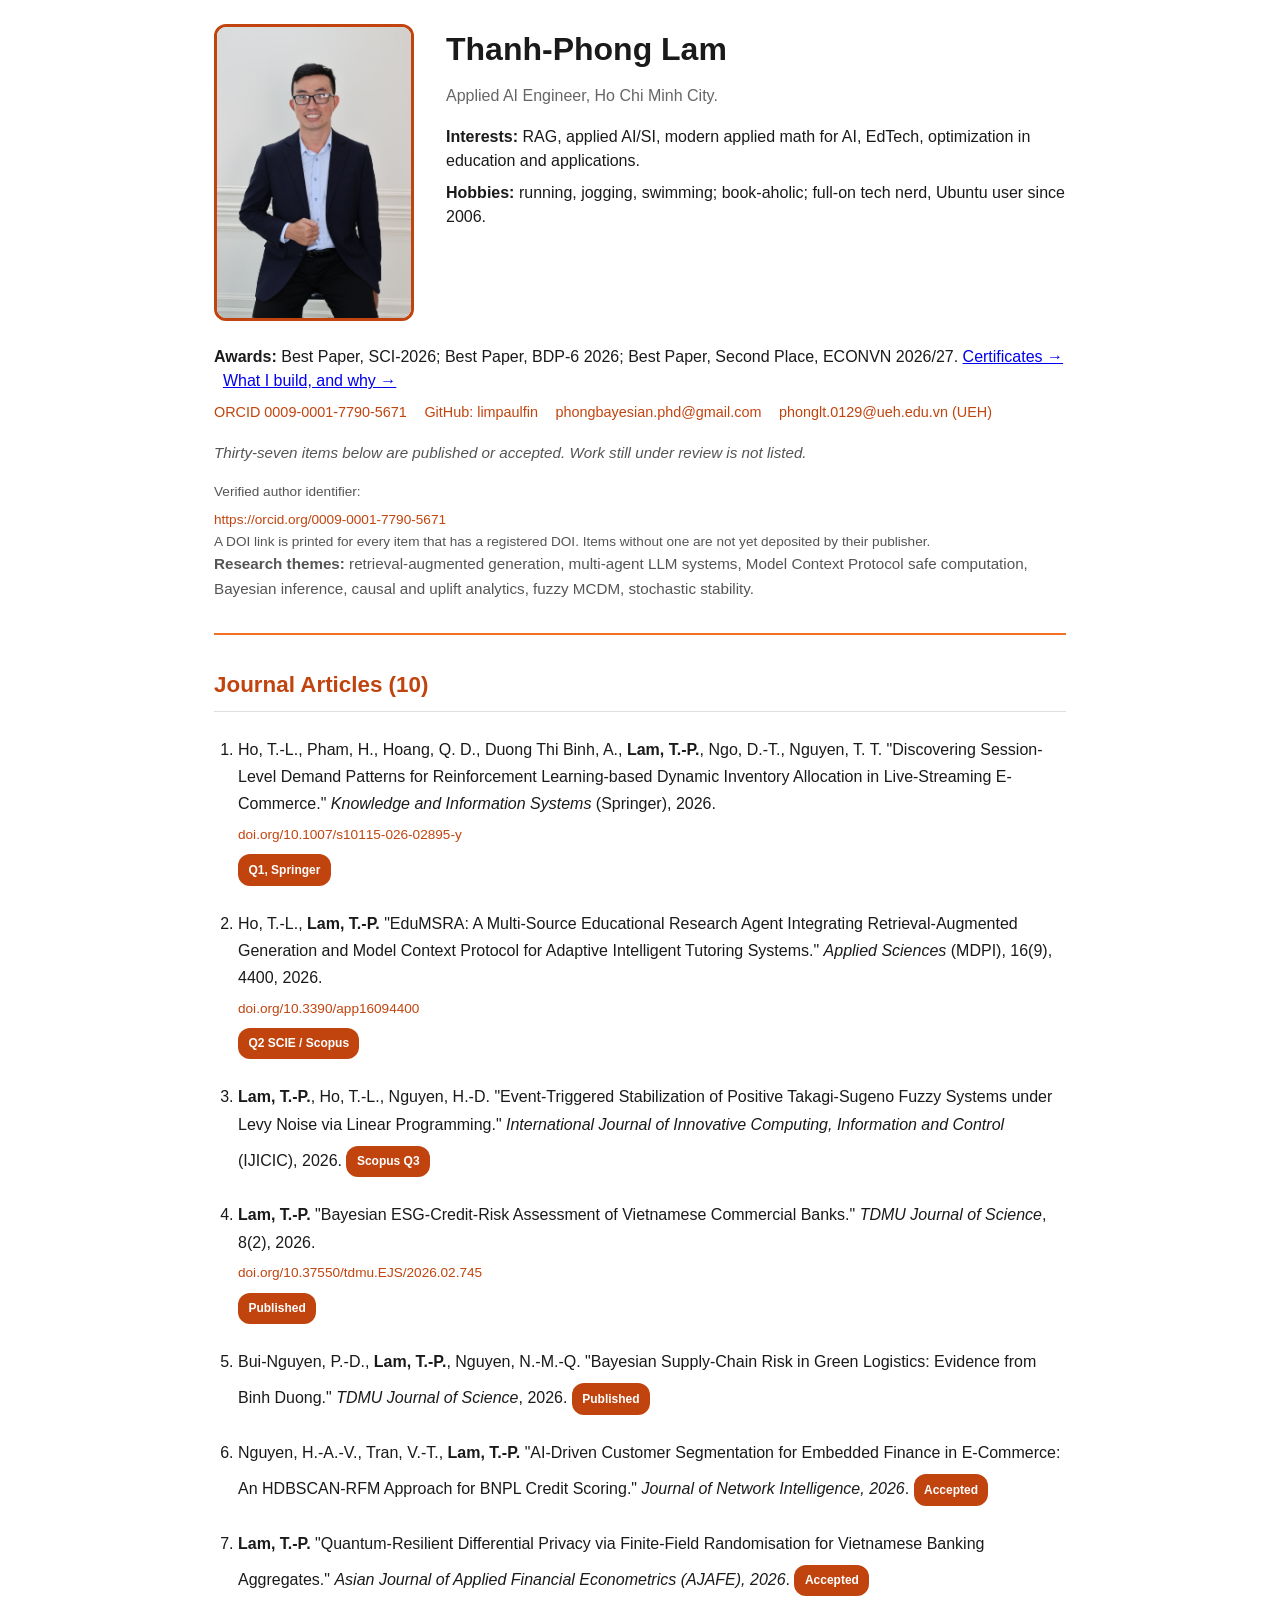
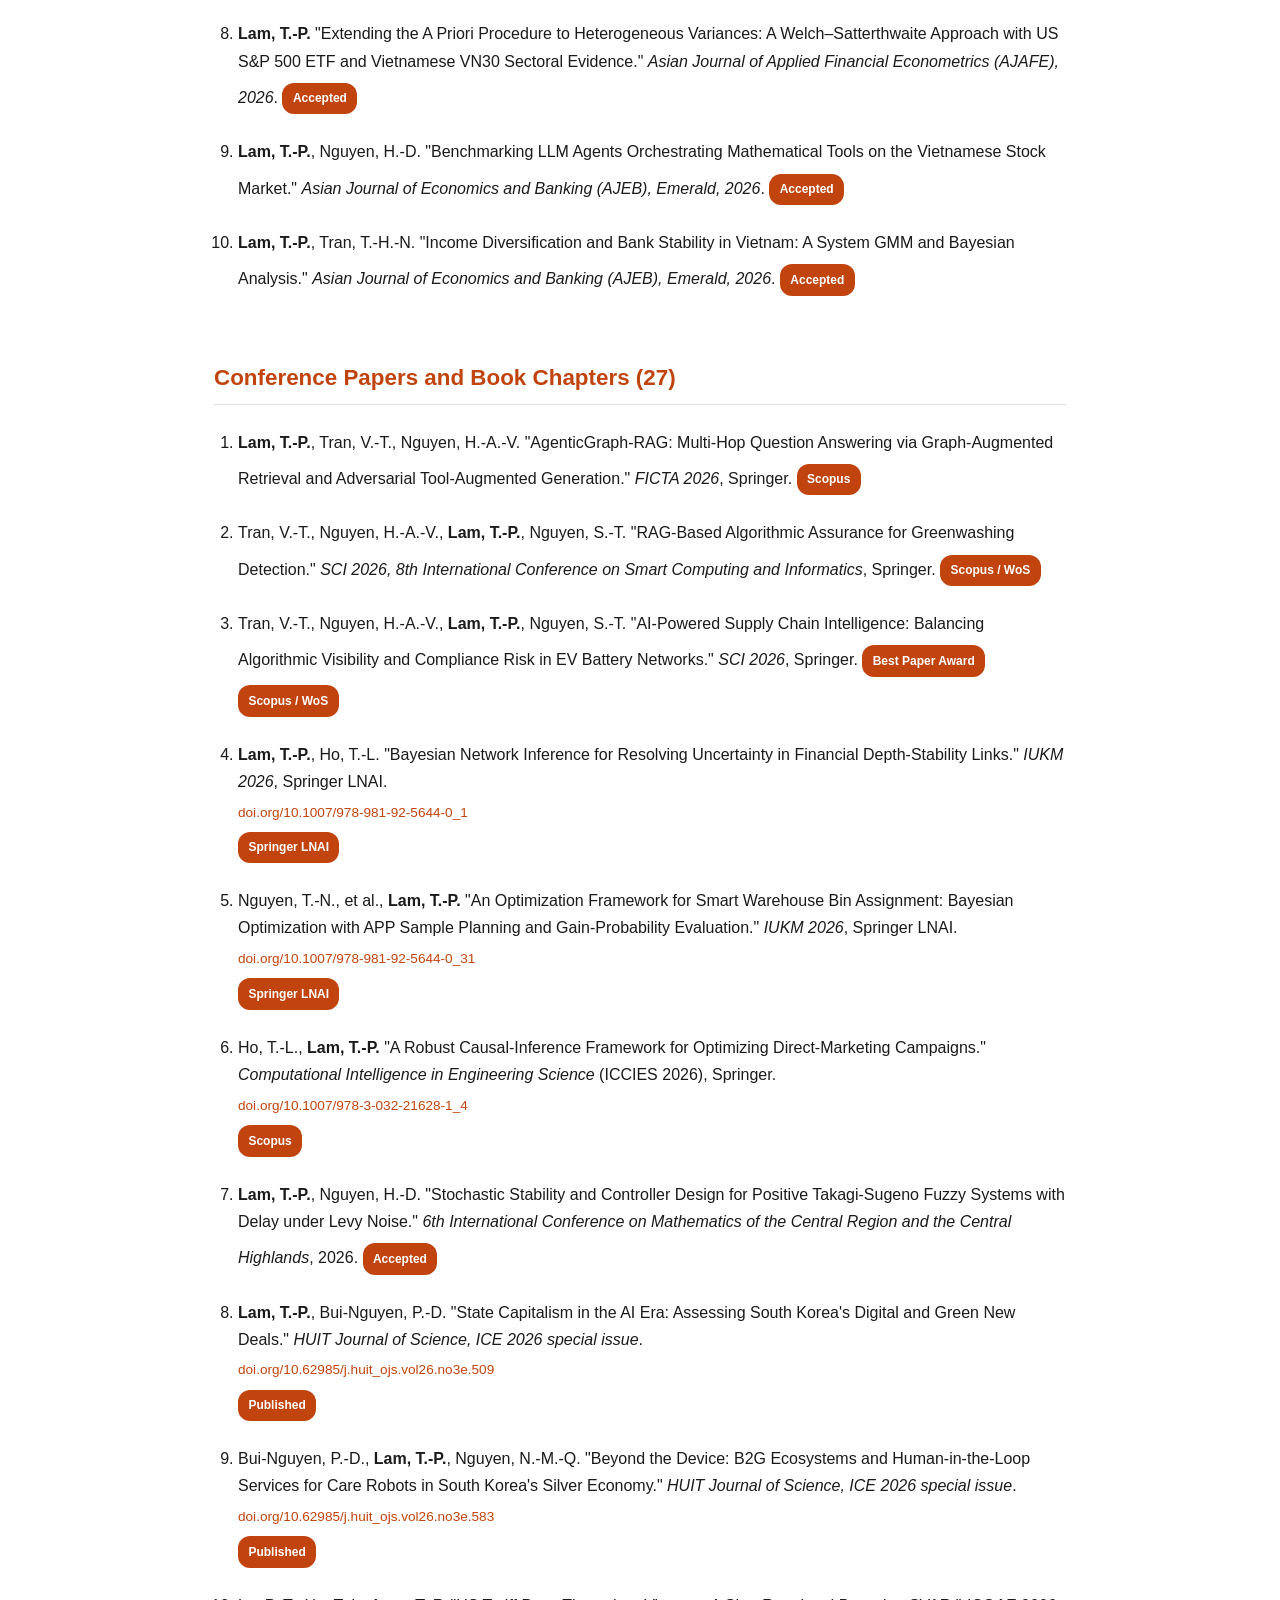
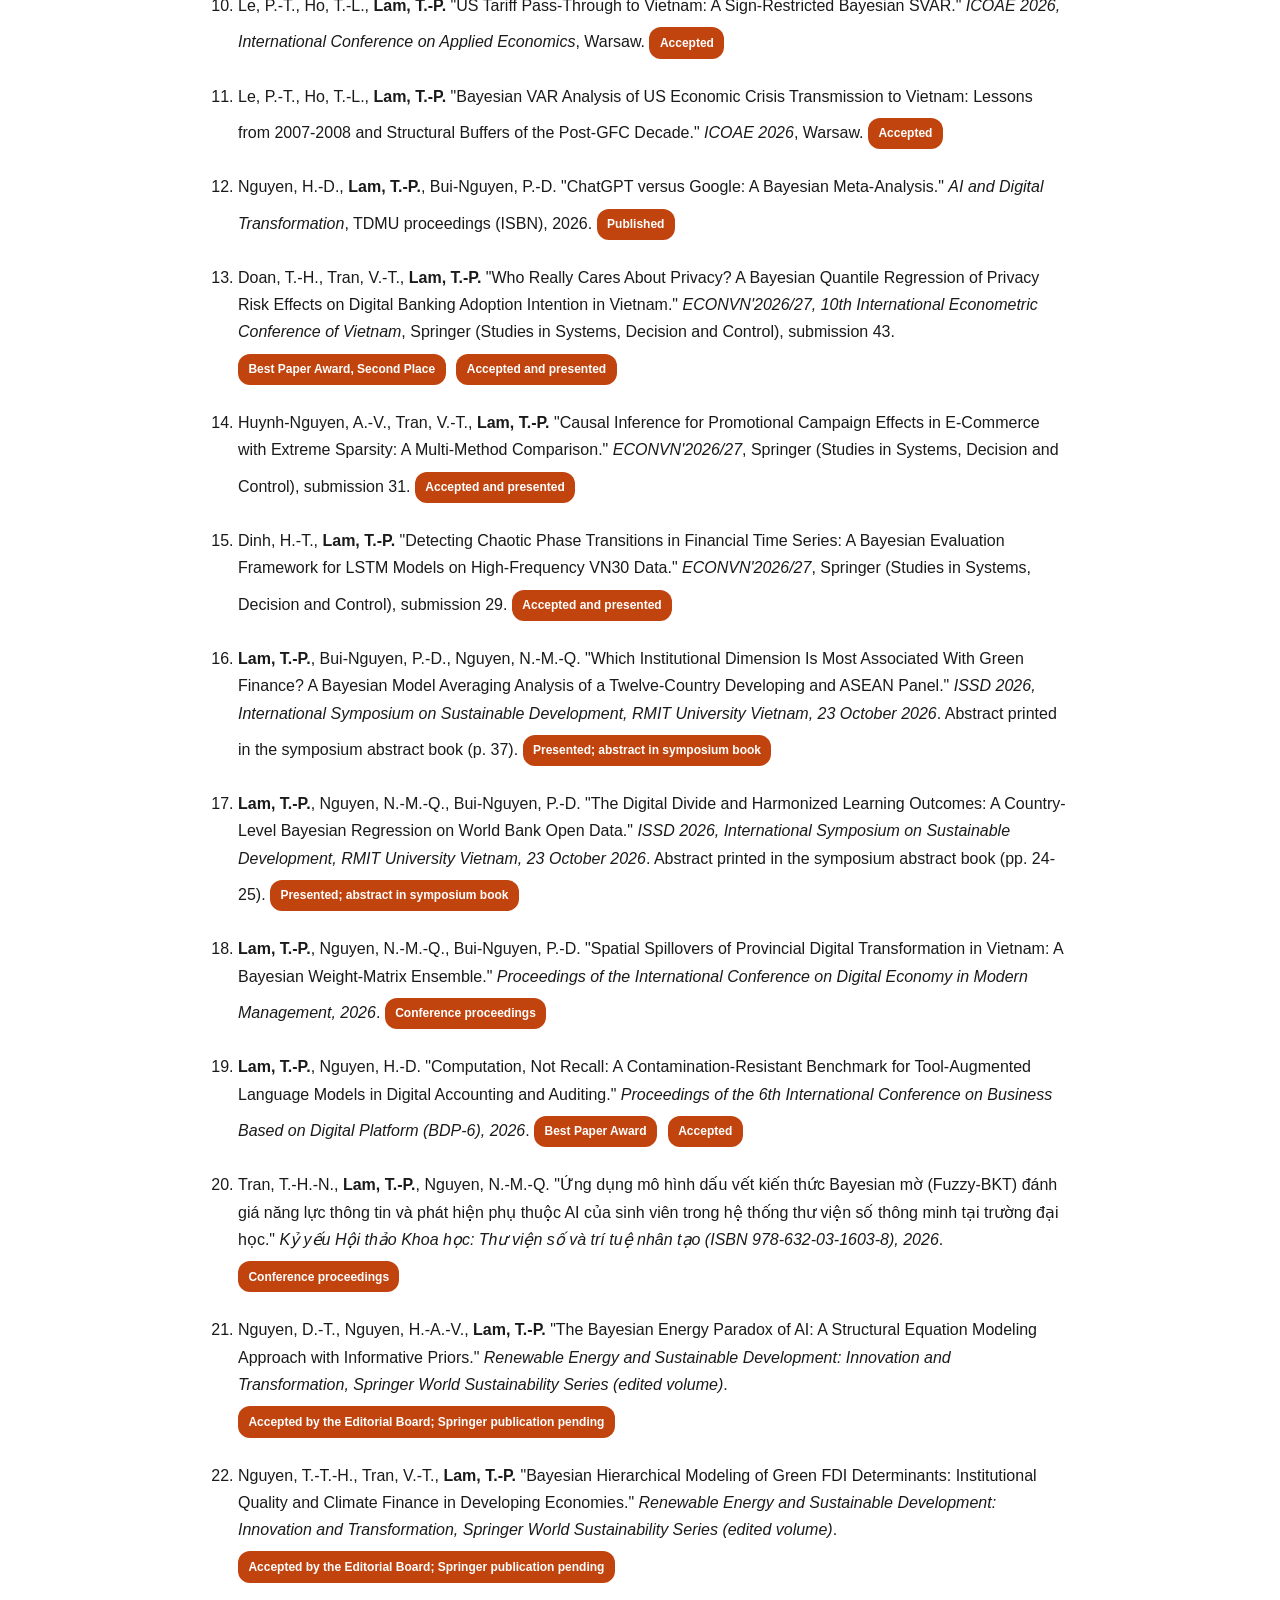
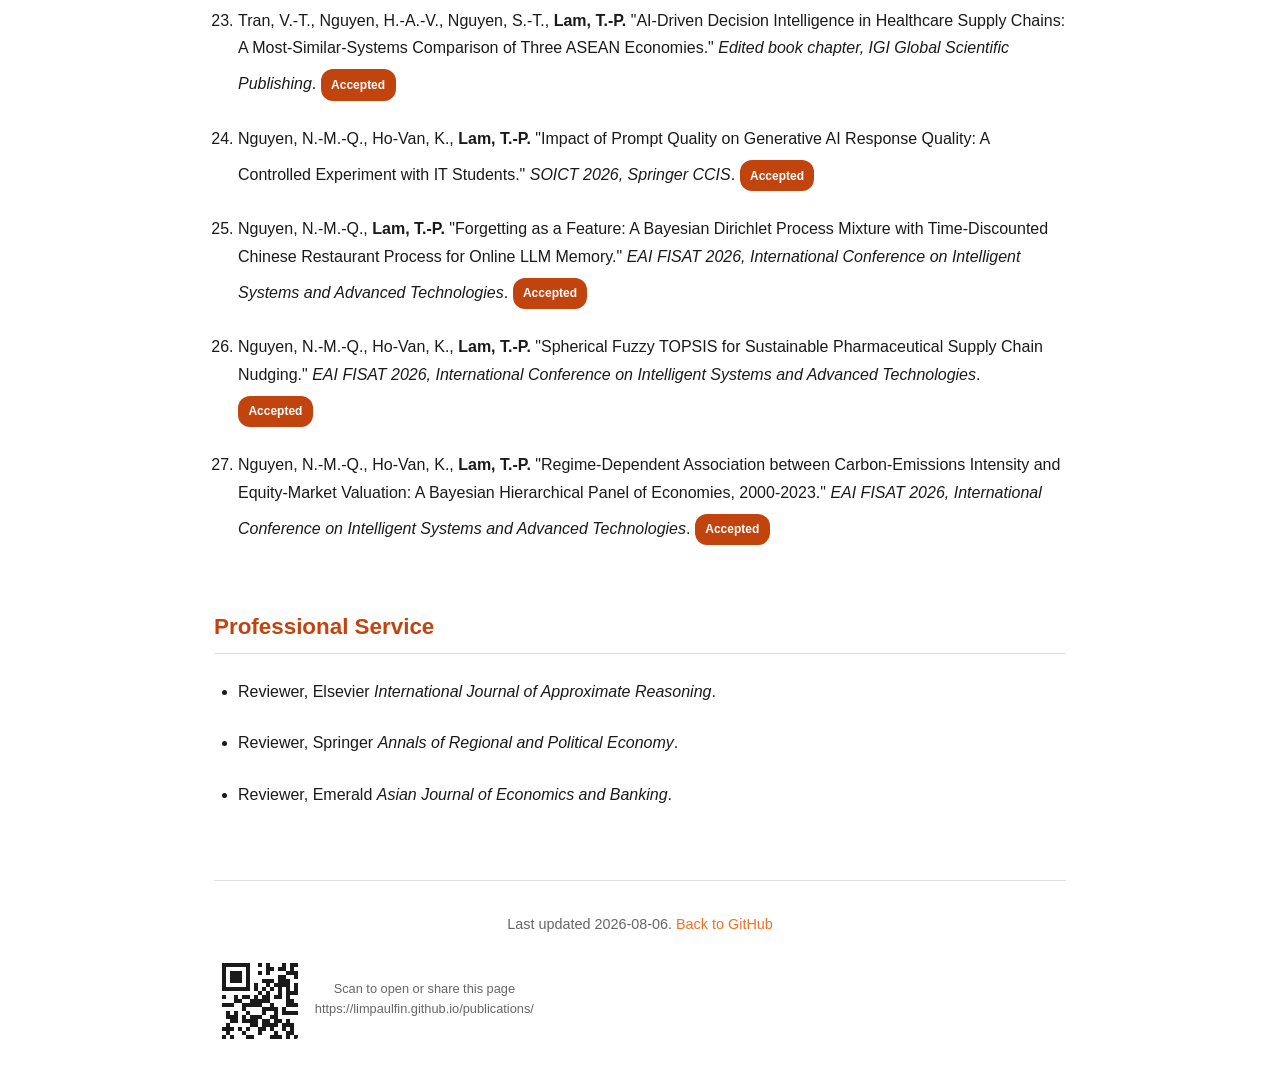
==== index.html @ 16ba57d3 "Update ISSD 2026 entries: presented, abstract in symposium book" ====
<!DOCTYPE html>
<html lang="en">
<head>
  <meta charset="UTF-8">
  <meta name="viewport" content="width=device-width, initial-scale=1.0">
  <title>Publications - Thanh-Phong Lam</title>
  <style>
    * { margin: 0; padding: 0; box-sizing: border-box; }
    html { scroll-behavior: smooth; }
    body {
      font-family: -apple-system, BlinkMacSystemFont, 'Segoe UI', Roboto, 'Helvetica Neue', Arial, sans-serif;
      line-height: 1.6;
      color: #1a1a1a;
      background-color: #ffffff;
      padding: 1.5rem;
      max-width: 900px;
      margin: 0 auto;
      overflow-x: hidden;
    }
    header { border-bottom: 2px solid #F37021; padding-bottom: 2rem; margin-bottom: 2rem; }
    .header-title { font-size: 2rem; font-weight: 700; color: #1a1a1a; margin-bottom: 0.5rem; }
    .header-subtitle { font-size: 1rem; font-weight: 400; color: #666; margin-bottom: 1rem; }
    .header-links { display: flex; flex-wrap: wrap; gap: 1rem; margin-bottom: 1.5rem; font-size: 0.9rem; }
    .header-links a { color: #C1440E; text-decoration: none; border-bottom: 1px solid transparent; }
    .header-links a:hover { border-bottom: 1px solid #C1440E; }
    .scope-statement { font-size: 0.95rem; color: #555; margin-bottom: 1rem; font-style: italic; }
    .research-themes { font-size: 0.95rem; color: #555; margin-bottom: 0; }
    main { display: flex; flex-direction: column; gap: 2.5rem; }
    section { display: flex; flex-direction: column; gap: 1.5rem; }
    h2 { font-size: 1.4rem; font-weight: 700; color: #C1440E; border-bottom: 1px solid #e0e0e0; padding-bottom: 0.5rem; }
    ol, ul { list-style-position: outside; margin-left: 1.5rem; }
    li { margin-bottom: 1.5rem; line-height: 1.7; }
    .badge {
      display: inline-block; background-color: #C1440E; color: #ffffff;
      font-size: 0.75rem; font-weight: 600; padding: 0.35rem 0.65rem;
      border-radius: 12px; margin-top: 0.5rem;
    }
.doi { display: block; margin-top: 0.35rem; font-size: 0.85rem; color: #C1440E; text-decoration: none; word-break: break-all; }
    .doi:hover { text-decoration: underline; }
    .doi-note { font-size: 0.85rem; color: #555; margin-top: 0.75rem; }
    strong { font-weight: 700; }
    em { font-style: italic; }
    footer {
      border-top: 1px solid #e0e0e0; padding-top: 2rem; margin-top: 3rem;
      font-size: 0.9rem; color: #666; text-align: center;
    }
    footer a { color: #F37021; text-decoration: none; }
    footer a:hover { text-decoration: underline; }
    /* Dark palette LAST: an equal-specificity rule declared later wins,
       so these overrides must sit after every light-mode declaration. */
    @media (prefers-color-scheme: dark) {
      body { color: #e8e8e8; background-color: #121212; }
      a { color: #ffb37a; }
      a:visited { color: #ffb37a; }
      .header-title { color: #ffffff; }
      .header-subtitle { color: #c9c9c9; }
      .header-links a { color: #ffb37a; }
      .header-links a:hover { border-bottom-color: #ffb37a; }
      .scope-statement { color: #b5b5b5; }
      .research-themes { color: #c9c9c9; }
      h2 { color: #ff9247; border-bottom-color: #3a3a3a; }
      .badge { background-color: #ff8534; color: #1a1a1a; }
      footer { border-top-color: #3a3a3a; color: #c9c9c9; }
      footer a { color: #ffb37a; }
      .doi { color: #ffb37a; }
      .doi-note { color: #b5b5b5; }
    }
    @media (max-width: 600px) {
      body { padding: 1rem; }
      .header-title { font-size: 1.5rem; }
      .header-subtitle { font-size: 0.9rem; }
      .header-links { font-size: 0.85rem; gap: 0.75rem; }
      h2 { font-size: 1.2rem; }
      ol, ul { margin-left: 1.25rem; }
      li { font-size: 0.95rem; }
    }
    .hero { display: flex; flex-direction: row; align-items: flex-start; gap: 2rem; }
    .hero-text { flex: 1 1 0; min-width: 0; }
    .portrait { flex: 0 0 200px; width: 200px; height: 260px; border-radius: 12px; object-fit: cover; object-position: top; border: 3px solid #C1440E; }
    @media (prefers-color-scheme: dark) { .portrait { border-color: #ff8534; } }
    @media (max-width: 600px) { .hero { gap: 0.9rem; } .portrait { flex-basis: 96px; width: 96px; height: 130px; border-width: 2px; } }
    .hero-line { margin: 0 0 0.5rem; line-height: 1.5; }
    .hero-notes { margin-top: 1.5rem; }
    .hero .header-links { display: flex; flex-direction: column; gap: 0.15rem; margin-top: 0.4rem; font-size: 0.9rem; }
    .hero .header-links a { margin: 0; }
    @media (max-width: 600px) { .portrait { flex-basis: 112px; width: 112px; height: 150px; } .hero .header-links { font-size: 0.8rem; } .hero-line { font-size: 0.9rem; } }
    .hero { align-items: stretch; }
    .portrait { align-self: stretch; height: auto; min-height: 150px; }
    .hero-notes .header-links { display: flex; flex-wrap: wrap; gap: 0.25rem 1.1rem; font-size: 0.9rem; margin: 0 0 1rem; }
    @media (max-width: 600px) { .portrait { flex-basis: 120px; width: 120px; height: auto; } .hero-notes .header-links { font-size: 0.82rem; gap: 0.2rem 0.9rem; } }
    .badge { margin-right: 0.4rem; }
  </style>
  <link rel="icon" type="image/svg+xml" href="favicon.svg">
  <link rel="icon" type="image/png" sizes="32x32" href="favicon-32.png">
  <link rel="shortcut icon" href="favicon.ico">
  <link rel="apple-touch-icon" href="apple-touch-icon.png">
  <style id="qr-css">.qr-share{display:flex;align-items:center;gap:.8rem;margin:1.2rem 0 0;font-size:.8rem;color:#666}.qr-share svg{width:88px;height:88px;flex:none;border-radius:6px;background:#fff;padding:4px}@media (prefers-color-scheme:dark){.qr-share{color:#c9c9c9}}</style>
</head>
<body>
  <header>
    <div class="hero">
      <img class="portrait" src="portrait.jpg" alt="Portrait of Thanh-Phong Lam" width="200" height="260">
      <div class="hero-text">
        <h1 class="header-title">Thanh-Phong Lam</h1>
        <p class="header-subtitle">Applied AI Engineer, Ho Chi Minh City.</p>
        <p class="hero-line"><strong>Interests:</strong> RAG, applied AI/SI, modern applied math for AI, EdTech, optimization in education and applications.</p>
        <p class="hero-line"><strong>Hobbies:</strong> running, jogging, swimming; book-aholic; full-on tech nerd, Ubuntu user since 2006.</p>
      </div>
    </div>
    <div class="hero-notes">
      <p class="hero-line"><strong>Awards:</strong> Best Paper, SCI-2026; Best Paper, BDP-6 2026; Best Paper, Second Place, ECONVN 2026/27. <a href="certificates.html" target="_blank" rel="noopener noreferrer">Certificates &rarr;</a> &nbsp; <a href="work.html" target="_blank" rel="noopener noreferrer">What I build, and why &rarr;</a></p>
        <div class="header-links">
      <a href="https://orcid.org/0009-0001-7790-5671" target="_blank" rel="noopener noreferrer">ORCID 0009-0001-7790-5671</a>
      <a href="https://github.com/limpaulfin" target="_blank" rel="noopener noreferrer">GitHub: limpaulfin</a>
      <a href="mailto:phongbayesian.phd@gmail.com">phongbayesian.phd@gmail.com</a>
      <a href="mailto:phonglt.0129@ueh.edu.vn">phonglt.0129@ueh.edu.vn (UEH)</a>
    </div>
    <p class="scope-statement">Thirty-seven items below are published or accepted. Work still under review is not listed.</p>
    <p class="doi-note">Verified author identifier: <a class="doi" href="https://orcid.org/0009-0001-7790-5671" target="_blank" rel="noopener noreferrer">https://orcid.org/0009-0001-7790-5671</a>
    A DOI link is printed for every item that has a registered DOI. Items without one are not yet deposited by their publisher.</p>
    <p class="research-themes"><strong>Research themes:</strong> retrieval-augmented generation, multi-agent LLM systems, Model Context Protocol safe computation, Bayesian inference, causal and uplift analytics, fuzzy MCDM, stochastic stability.</p>
    </div>
  </header>

  <main>
    <section id="journals">
      <h2>Journal Articles (10)</h2>
      <ol>
        <li>
          Ho, T.-L., Pham, H., Hoang, Q. D., Duong Thi Binh, A., <strong>Lam, T.-P.</strong>, Ngo, D.-T., Nguyen, T. T. "Discovering Session-Level Demand Patterns for Reinforcement Learning-based Dynamic Inventory Allocation in Live-Streaming E-Commerce." <em>Knowledge and Information Systems</em> (Springer), 2026.
          <a class="doi" href="https://doi.org/10.1007/s10115-026-02895-y" target="_blank" rel="noopener noreferrer">doi.org/10.1007/s10115-026-02895-y</a>
          <div class="badge">Q1, Springer</div>
        </li>
        <li>
          Ho, T.-L., <strong>Lam, T.-P.</strong> "EduMSRA: A Multi-Source Educational Research Agent Integrating Retrieval-Augmented Generation and Model Context Protocol for Adaptive Intelligent Tutoring Systems." <em>Applied Sciences</em> (MDPI), 16(9), 4400, 2026.
          <a class="doi" href="https://doi.org/10.3390/app16094400" target="_blank" rel="noopener noreferrer">doi.org/10.3390/app16094400</a>
          <div class="badge">Q2 SCIE / Scopus</div>
        </li>
        <li>
          <strong>Lam, T.-P.</strong>, Ho, T.-L., Nguyen, H.-D. "Event-Triggered Stabilization of Positive Takagi-Sugeno Fuzzy Systems under Levy Noise via Linear Programming." <em>International Journal of Innovative Computing, Information and Control</em> (IJICIC), 2026.
          <div class="badge">Scopus Q3</div>
        </li>
        <li>
          <strong>Lam, T.-P.</strong> "Bayesian ESG-Credit-Risk Assessment of Vietnamese Commercial Banks." <em>TDMU Journal of Science</em>, 8(2), 2026.
          <a class="doi" href="https://doi.org/10.37550/tdmu.EJS/2026.02.745" target="_blank" rel="noopener noreferrer">doi.org/10.37550/tdmu.EJS/2026.02.745</a>
          <div class="badge">Published</div>
        </li>
        <li>
          Bui-Nguyen, P.-D., <strong>Lam, T.-P.</strong>, Nguyen, N.-M.-Q. "Bayesian Supply-Chain Risk in Green Logistics: Evidence from Binh Duong." <em>TDMU Journal of Science</em>, 2026.
          <div class="badge">Published</div>
        </li>
              <li>
          Nguyen, H.-A.-V., Tran, V.-T., <strong>Lam, T.-P.</strong> "AI-Driven Customer Segmentation for Embedded Finance in E-Commerce: An HDBSCAN-RFM Approach for BNPL Credit Scoring." <em>Journal of Network Intelligence, 2026</em>.
          <div class="badge">Accepted</div>
        </li>
        <li>
          <strong>Lam, T.-P.</strong> "Quantum-Resilient Differential Privacy via Finite-Field Randomisation for Vietnamese Banking Aggregates." <em>Asian Journal of Applied Financial Econometrics (AJAFE), 2026</em>.
          <div class="badge">Accepted</div>
        </li>
        <li>
          <strong>Lam, T.-P.</strong> "Extending the A Priori Procedure to Heterogeneous Variances: A Welch–Satterthwaite Approach with US S&amp;P 500 ETF and Vietnamese VN30 Sectoral Evidence." <em>Asian Journal of Applied Financial Econometrics (AJAFE), 2026</em>.
          <div class="badge">Accepted</div>
        </li>
        <li>
          <strong>Lam, T.-P.</strong>, Nguyen, H.-D. "Benchmarking LLM Agents Orchestrating Mathematical Tools on the Vietnamese Stock Market." <em>Asian Journal of Economics and Banking (AJEB), Emerald, 2026</em>.
          <div class="badge">Accepted</div>
        </li>
              <li>
          <strong>Lam, T.-P.</strong>, Tran, T.-H.-N. "Income Diversification and Bank Stability in Vietnam: A System GMM and Bayesian Analysis." <em>Asian Journal of Economics and Banking (AJEB), Emerald, 2026</em>.
          <div class="badge">Accepted</div>
        </li>
      </ol>
    </section>

    <section id="conferences">
      <h2>Conference Papers and Book Chapters (27)</h2>
      <ol>
        <li>
          <strong>Lam, T.-P.</strong>, Tran, V.-T., Nguyen, H.-A.-V. "AgenticGraph-RAG: Multi-Hop Question Answering via Graph-Augmented Retrieval and Adversarial Tool-Augmented Generation." <em>FICTA 2026</em>, Springer.
          <div class="badge">Scopus</div>
        </li>
        <li>
          Tran, V.-T., Nguyen, H.-A.-V., <strong>Lam, T.-P.</strong>, Nguyen, S.-T. "RAG-Based Algorithmic Assurance for Greenwashing Detection." <em>SCI 2026, 8th International Conference on Smart Computing and Informatics</em>, Springer.
          <div class="badge">Scopus / WoS</div>
        </li>
        <li>
          Tran, V.-T., Nguyen, H.-A.-V., <strong>Lam, T.-P.</strong>, Nguyen, S.-T. "AI-Powered Supply Chain Intelligence: Balancing Algorithmic Visibility and Compliance Risk in EV Battery Networks." <em>SCI 2026</em>, Springer.
          <div class="badge">Best Paper Award</div>
          <div class="badge">Scopus / WoS</div>
        </li>
        <li>
          <strong>Lam, T.-P.</strong>, Ho, T.-L. "Bayesian Network Inference for Resolving Uncertainty in Financial Depth-Stability Links." <em>IUKM 2026</em>, Springer LNAI.
          <a class="doi" href="https://doi.org/10.1007/978-981-92-5644-0_1" target="_blank" rel="noopener noreferrer">doi.org/10.1007/978-981-92-5644-0_1</a>
          <div class="badge">Springer LNAI</div>
        </li>
        <li>
          Nguyen, T.-N., et al., <strong>Lam, T.-P.</strong> "An Optimization Framework for Smart Warehouse Bin Assignment: Bayesian Optimization with APP Sample Planning and Gain-Probability Evaluation." <em>IUKM 2026</em>, Springer LNAI.
          <a class="doi" href="https://doi.org/10.1007/978-981-92-5644-0_31" target="_blank" rel="noopener noreferrer">doi.org/10.1007/978-981-92-5644-0_31</a>
          <div class="badge">Springer LNAI</div>
        </li>
        <li>
          Ho, T.-L., <strong>Lam, T.-P.</strong> "A Robust Causal-Inference Framework for Optimizing Direct-Marketing Campaigns." <em>Computational Intelligence in Engineering Science</em> (ICCIES 2026), Springer.
          <a class="doi" href="https://doi.org/10.1007/978-3-032-21628-1_4" target="_blank" rel="noopener noreferrer">doi.org/10.1007/978-3-032-21628-1_4</a>
          <div class="badge">Scopus</div>
        </li>
        <li>
          <strong>Lam, T.-P.</strong>, Nguyen, H.-D. "Stochastic Stability and Controller Design for Positive Takagi-Sugeno Fuzzy Systems with Delay under Levy Noise." <em>6th International Conference on Mathematics of the Central Region and the Central Highlands</em>, 2026.
          <div class="badge">Accepted</div>
        </li>
        <li>
          <strong>Lam, T.-P.</strong>, Bui-Nguyen, P.-D. "State Capitalism in the AI Era: Assessing South Korea's Digital and Green New Deals." <em>HUIT Journal of Science, ICE 2026 special issue</em>.
          <a class="doi" href="https://doi.org/10.62985/j.huit_ojs.vol26.no3e.509" target="_blank" rel="noopener noreferrer">doi.org/10.62985/j.huit_ojs.vol26.no3e.509</a>
          <div class="badge">Published</div>
        </li>
        <li>
          Bui-Nguyen, P.-D., <strong>Lam, T.-P.</strong>, Nguyen, N.-M.-Q. "Beyond the Device: B2G Ecosystems and Human-in-the-Loop Services for Care Robots in South Korea's Silver Economy." <em>HUIT Journal of Science, ICE 2026 special issue</em>.
          <a class="doi" href="https://doi.org/10.62985/j.huit_ojs.vol26.no3e.583" target="_blank" rel="noopener noreferrer">doi.org/10.62985/j.huit_ojs.vol26.no3e.583</a>
          <div class="badge">Published</div>
        </li>
        <li>
          Le, P.-T., Ho, T.-L., <strong>Lam, T.-P.</strong> "US Tariff Pass-Through to Vietnam: A Sign-Restricted Bayesian SVAR." <em>ICOAE 2026, International Conference on Applied Economics</em>, Warsaw.
          <div class="badge">Accepted</div>
        </li>
        <li>
          Le, P.-T., Ho, T.-L., <strong>Lam, T.-P.</strong> "Bayesian VAR Analysis of US Economic Crisis Transmission to Vietnam: Lessons from 2007-2008 and Structural Buffers of the Post-GFC Decade." <em>ICOAE 2026</em>, Warsaw.
          <div class="badge">Accepted</div>
        </li>
        <li>
          Nguyen, H.-D., <strong>Lam, T.-P.</strong>, Bui-Nguyen, P.-D. "ChatGPT versus Google: A Bayesian Meta-Analysis." <em>AI and Digital Transformation</em>, TDMU proceedings (ISBN), 2026.
          <div class="badge">Published</div>
        </li>
        <li>
          Doan, T.-H., Tran, V.-T., <strong>Lam, T.-P.</strong> "Who Really Cares About Privacy? A Bayesian Quantile Regression of Privacy Risk Effects on Digital Banking Adoption Intention in Vietnam." <em>ECONVN'2026/27, 10th International Econometric Conference of Vietnam</em>, Springer (Studies in Systems, Decision and Control), submission 43.
          <div class="badge">Best Paper Award, Second Place</div>
          <div class="badge">Accepted and presented</div>
        </li>
        <li>
          Huynh-Nguyen, A.-V., Tran, V.-T., <strong>Lam, T.-P.</strong> "Causal Inference for Promotional Campaign Effects in E-Commerce with Extreme Sparsity: A Multi-Method Comparison." <em>ECONVN'2026/27</em>, Springer (Studies in Systems, Decision and Control), submission 31.
          <div class="badge">Accepted and presented</div>
        </li>
        <li>
          Dinh, H.-T., <strong>Lam, T.-P.</strong> "Detecting Chaotic Phase Transitions in Financial Time Series: A Bayesian Evaluation Framework for LSTM Models on High-Frequency VN30 Data." <em>ECONVN'2026/27</em>, Springer (Studies in Systems, Decision and Control), submission 29.
          <div class="badge">Accepted and presented</div>
        </li>
        <li>
          <strong>Lam, T.-P.</strong>, Bui-Nguyen, P.-D., Nguyen, N.-M.-Q. "Which Institutional Dimension Is Most Associated With Green Finance? A Bayesian Model Averaging Analysis of a Twelve-Country Developing and ASEAN Panel." <em>ISSD 2026, International Symposium on Sustainable Development, RMIT University Vietnam, 23 October 2026</em>. Abstract printed in the symposium abstract book (p. 37).
          <div class="badge">Presented; abstract in symposium book</div>
        </li>
        <li>
          <strong>Lam, T.-P.</strong>, Nguyen, N.-M.-Q., Bui-Nguyen, P.-D. "The Digital Divide and Harmonized Learning Outcomes: A Country-Level Bayesian Regression on World Bank Open Data." <em>ISSD 2026, International Symposium on Sustainable Development, RMIT University Vietnam, 23 October 2026</em>. Abstract printed in the symposium abstract book (pp. 24-25).
          <div class="badge">Presented; abstract in symposium book</div>
        </li>
        <li>
          <strong>Lam, T.-P.</strong>, Nguyen, N.-M.-Q., Bui-Nguyen, P.-D. "Spatial Spillovers of Provincial Digital Transformation in Vietnam: A Bayesian Weight-Matrix Ensemble." <em>Proceedings of the International Conference on Digital Economy in Modern Management, 2026</em>.
          <div class="badge">Conference proceedings</div>
        </li>
        <li>
          <strong>Lam, T.-P.</strong>, Nguyen, H.-D. "Computation, Not Recall: A Contamination-Resistant Benchmark for Tool-Augmented Language Models in Digital Accounting and Auditing." <em>Proceedings of the 6th International Conference on Business Based on Digital Platform (BDP-6), 2026</em>.
          <div class="badge">Best Paper Award</div>
          <div class="badge">Accepted</div>
        </li>
        <li>
          Tran, T.-H.-N., <strong>Lam, T.-P.</strong>, Nguyen, N.-M.-Q. "Ứng dụng mô hình dấu vết kiến thức Bayesian mờ (Fuzzy-BKT) đánh giá năng lực thông tin và phát hiện phụ thuộc AI của sinh viên trong hệ thống thư viện số thông minh tại trường đại học." <em>Kỷ yếu Hội thảo Khoa học: Thư viện số và trí tuệ nhân tạo (ISBN 978-632-03-1603-8), 2026</em>.
          <div class="badge">Conference proceedings</div>
        </li>
              <li>
          Nguyen, D.-T., Nguyen, H.-A.-V., <strong>Lam, T.-P.</strong> "The Bayesian Energy Paradox of AI: A Structural Equation Modeling Approach with Informative Priors." <em>Renewable Energy and Sustainable Development: Innovation and Transformation, Springer World Sustainability Series (edited volume)</em>.
          <div class="badge">Accepted by the Editorial Board; Springer publication pending</div>
        </li>
        <li>
          Nguyen, T.-T.-H., Tran, V.-T., <strong>Lam, T.-P.</strong> "Bayesian Hierarchical Modeling of Green FDI Determinants: Institutional Quality and Climate Finance in Developing Economies." <em>Renewable Energy and Sustainable Development: Innovation and Transformation, Springer World Sustainability Series (edited volume)</em>.
          <div class="badge">Accepted by the Editorial Board; Springer publication pending</div>
        </li>
              <li>
          Tran, V.-T., Nguyen, H.-A.-V., Nguyen, S.-T., <strong>Lam, T.-P.</strong> "AI-Driven Decision Intelligence in Healthcare Supply Chains: A Most-Similar-Systems Comparison of Three ASEAN Economies." <em>Edited book chapter, IGI Global Scientific Publishing</em>.
          <div class="badge">Accepted</div>
        </li>
              <li>
          Nguyen, N.-M.-Q., Ho-Van, K., <strong>Lam, T.-P.</strong> "Impact of Prompt Quality on Generative AI Response Quality: A Controlled Experiment with IT Students." <em>SOICT 2026, Springer CCIS</em>.
          <div class="badge">Accepted</div>
        </li>
        <li>
          Nguyen, N.-M.-Q., <strong>Lam, T.-P.</strong> "Forgetting as a Feature: A Bayesian Dirichlet Process Mixture with Time-Discounted Chinese Restaurant Process for Online LLM Memory." <em>EAI FISAT 2026, International Conference on Intelligent Systems and Advanced Technologies</em>.
          <div class="badge">Accepted</div>
        </li>
        <li>
          Nguyen, N.-M.-Q., Ho-Van, K., <strong>Lam, T.-P.</strong> "Spherical Fuzzy TOPSIS for Sustainable Pharmaceutical Supply Chain Nudging." <em>EAI FISAT 2026, International Conference on Intelligent Systems and Advanced Technologies</em>.
          <div class="badge">Accepted</div>
        </li>
        <li>
          Nguyen, N.-M.-Q., Ho-Van, K., <strong>Lam, T.-P.</strong> "Regime-Dependent Association between Carbon-Emissions Intensity and Equity-Market Valuation: A Bayesian Hierarchical Panel of Economies, 2000-2023." <em>EAI FISAT 2026, International Conference on Intelligent Systems and Advanced Technologies</em>.
          <div class="badge">Accepted</div>
        </li>
      </ol>
    </section>
    <section id="service">
      <h2>Professional Service</h2>
      <ul>
        <li>Reviewer, Elsevier <em>International Journal of Approximate Reasoning</em>.</li>
        <li>Reviewer, Springer <em>Annals of Regional and Political Economy</em>.</li>
        <li>Reviewer, Emerald <em>Asian Journal of Economics and Banking</em>.</li>
      </ul>
    </section>
  </main>

  <footer>
    <p>Last updated 2026-08-06. <a href="https://github.com/limpaulfin" target="_blank" rel="noopener noreferrer">Back to GitHub</a></p>
    <div class="qr-share"><svg xmlns="http://www.w3.org/2000/svg" width="124" height="124" class="segno"><g transform="scale(4)"><path fill="#fff" d="M0 0h31v31h-31z"/><path class="qrline" stroke="#1a1a1a" d="M1 1.5h7m2 0h1m1 0h1m3 0h1m1 0h3m2 0h7m-29 1h1m5 0h1m4 0h2m1 0h2m1 0h1m4 0h1m5 0h1m-29 1h1m1 0h3m1 0h1m2 0h1m1 0h1m4 0h3m1 0h1m1 0h1m1 0h3m1 0h1m-29 1h1m1 0h3m1 0h1m7 0h2m2 0h3m1 0h1m1 0h3m1 0h1m-29 1h1m1 0h3m1 0h1m3 0h3m1 0h3m5 0h1m1 0h3m1 0h1m-29 1h1m5 0h1m1 0h1m2 0h1m1 0h4m1 0h2m2 0h1m5 0h1m-29 1h7m1 0h1m1 0h1m1 0h1m1 0h1m1 0h1m1 0h1m1 0h1m1 0h7m-20 1h1m1 0h1m2 0h1m1 0h3m-19 1h1m2 0h1m1 0h2m1 0h1m1 0h2m1 0h2m1 0h1m2 0h1m1 0h1m1 0h1m-21 1h2m2 0h5m4 0h2m2 0h3m2 0h1m2 0h1m-29 1h3m2 0h5m2 0h1m3 0h4m4 0h4m-23 1h1m4 0h4m1 0h1m10 0h2m-27 1h1m1 0h1m2 0h1m3 0h1m2 0h1m1 0h4m1 0h4m1 0h1m1 0h2m-28 1h3m1 0h1m1 0h3m2 0h2m5 0h2m-19 1h2m1 0h4m1 0h2m1 0h2m1 0h1m4 0h2m1 0h5m-28 1h1m5 0h2m1 0h4m1 0h3m2 0h1m3 0h2m1 0h1m-28 1h3m1 0h1m1 0h1m2 0h2m1 0h1m2 0h1m1 0h1m2 0h2m5 0h1m-27 1h1m3 0h1m3 0h1m3 0h1m2 0h2m2 0h4m1 0h1m2 0h1m-29 1h1m1 0h1m3 0h2m4 0h3m1 0h1m1 0h1m1 0h2m1 0h2m2 0h2m-25 1h2m1 0h1m2 0h3m1 0h1m1 0h9m2 0h2m-29 1h1m2 0h4m2 0h1m1 0h1m1 0h1m2 0h1m2 0h6m1 0h1m-19 1h3m1 0h1m3 0h1m2 0h2m3 0h1m1 0h3m-29 1h7m3 0h3m3 0h2m2 0h1m1 0h1m1 0h1m2 0h1m-28 1h1m5 0h1m1 0h2m2 0h2m1 0h2m1 0h1m1 0h1m3 0h5m-29 1h1m1 0h3m1 0h1m2 0h2m1 0h1m1 0h1m2 0h2m1 0h5m-25 1h1m1 0h3m1 0h1m1 0h1m4 0h1m5 0h1m2 0h6m-28 1h1m1 0h3m1 0h1m3 0h1m3 0h1m1 0h1m3 0h1m3 0h3m1 0h1m-29 1h1m5 0h1m2 0h2m1 0h2m1 0h1m1 0h4m2 0h1m3 0h1m-28 1h7m1 0h1m3 0h1m3 0h2m2 0h1m1 0h2m1 0h1m1 0h1"/></g></svg><span>Scan to open or share this page<br>https://limpaulfin.github.io/publications/</span></div>
  </footer>
</body>
</html>
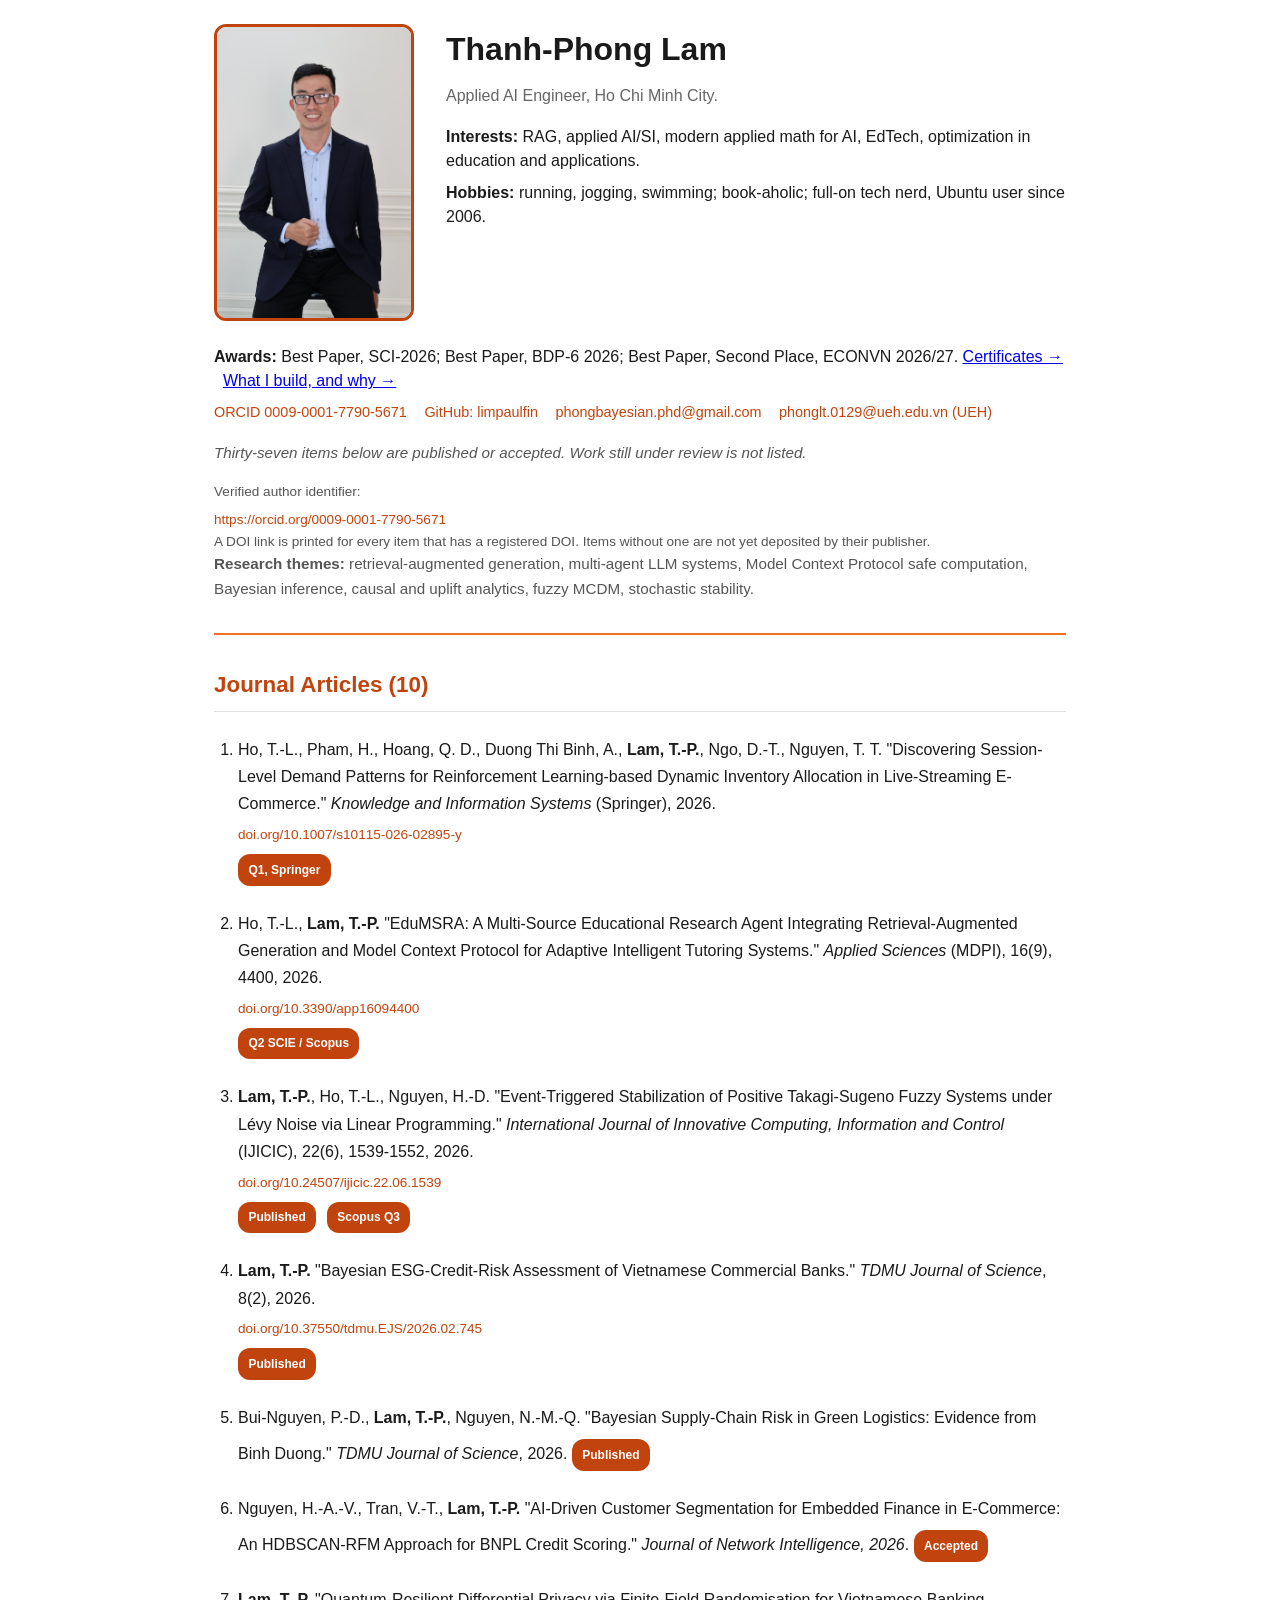
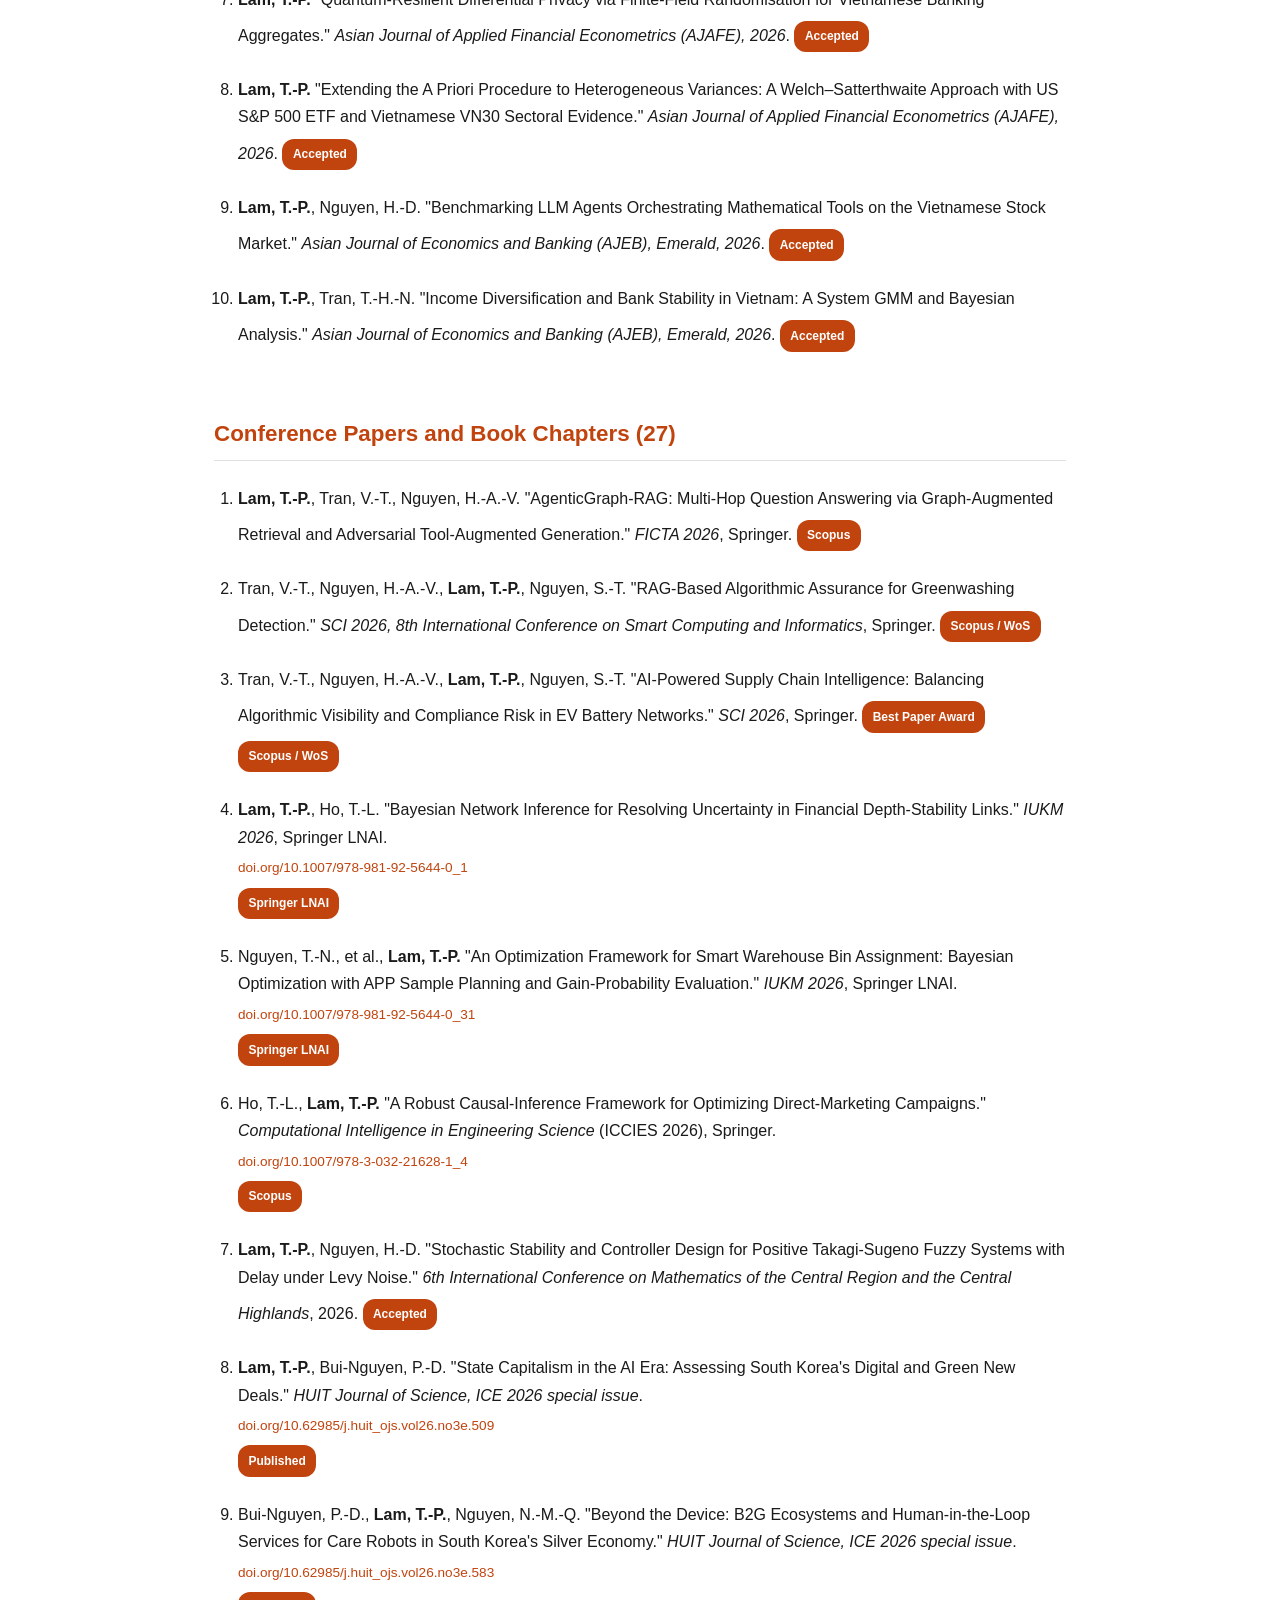
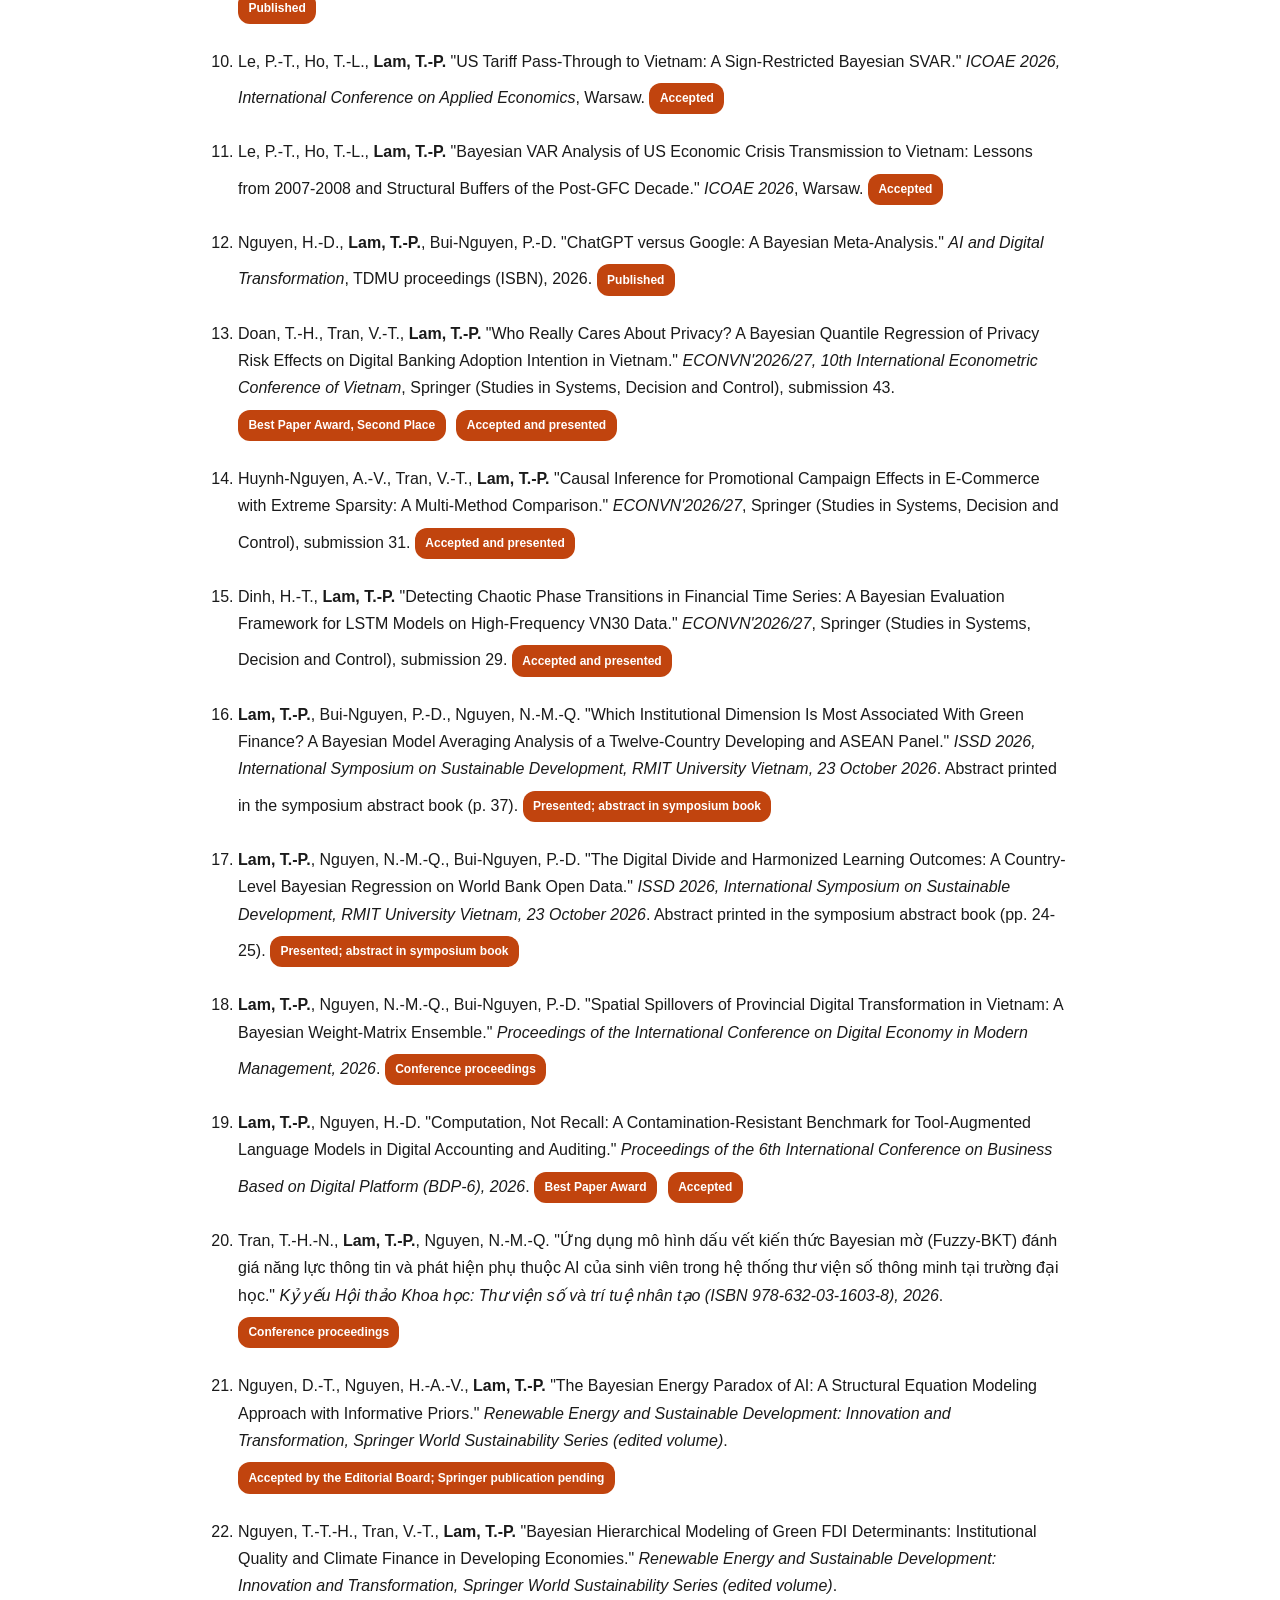
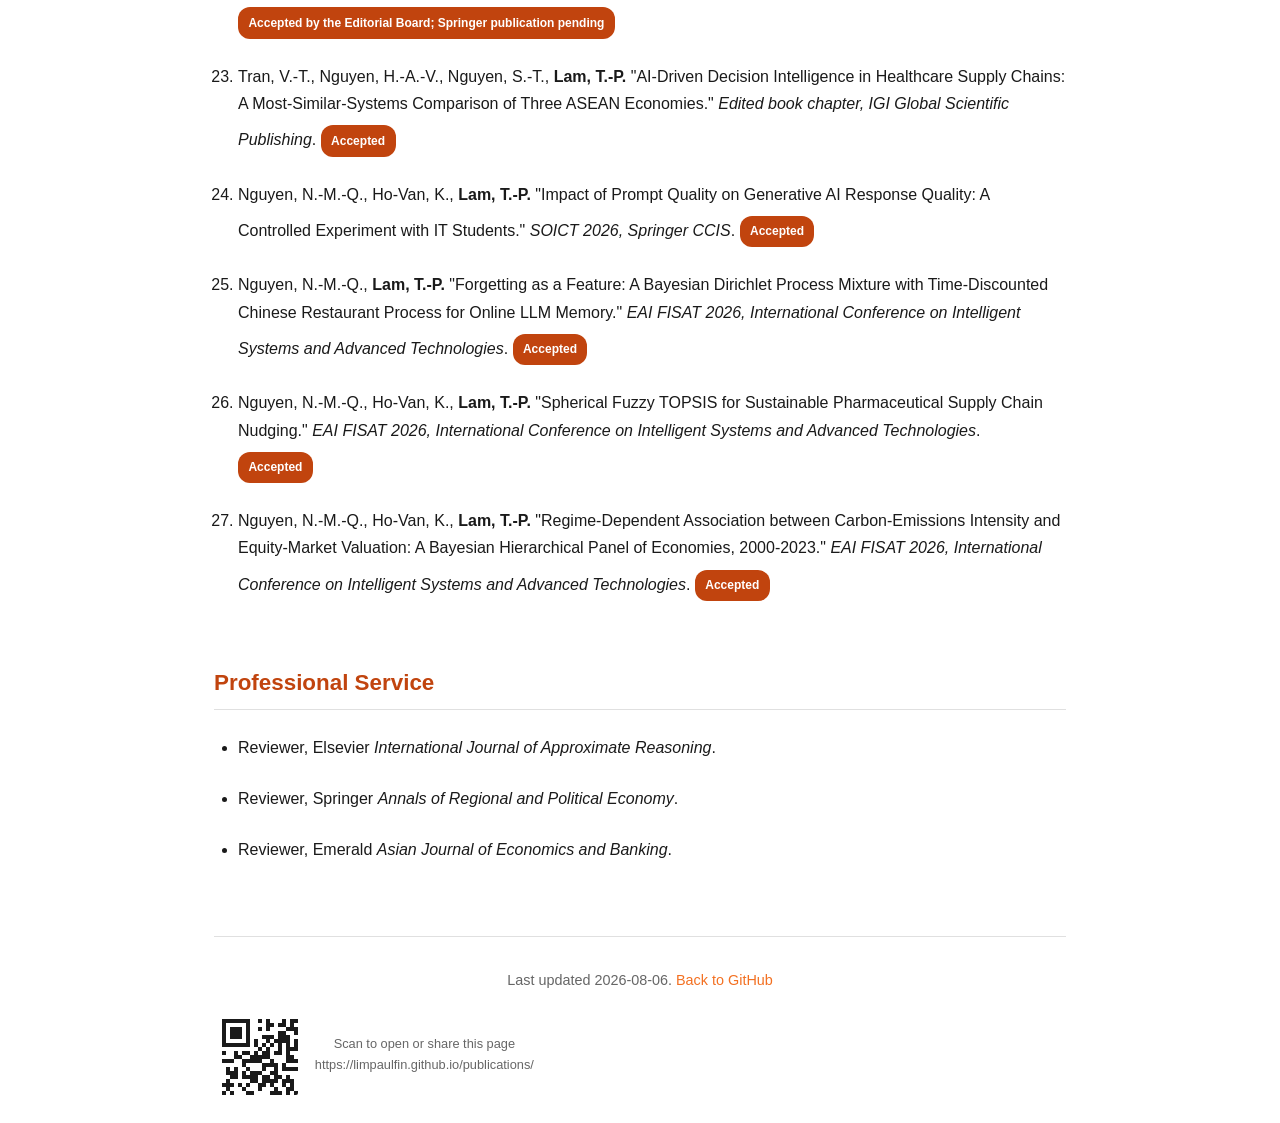
==== commit 145f2963: "docs(publications): IJICIC 22(6) Event-Triggered Stabilization published, DOI added IJICIC entry upd" ====
--- a/index.html
+++ b/index.html
@@ -137,7 +137,9 @@
           <div class="badge">Q2 SCIE / Scopus</div>
         </li>
         <li>
-          <strong>Lam, T.-P.</strong>, Ho, T.-L., Nguyen, H.-D. "Event-Triggered Stabilization of Positive Takagi-Sugeno Fuzzy Systems under Levy Noise via Linear Programming." <em>International Journal of Innovative Computing, Information and Control</em> (IJICIC), 2026.
+          <strong>Lam, T.-P.</strong>, Ho, T.-L., Nguyen, H.-D. "Event-Triggered Stabilization of Positive Takagi-Sugeno Fuzzy Systems under Lévy Noise via Linear Programming." <em>International Journal of Innovative Computing, Information and Control</em> (IJICIC), 22(6), 1539-1552, 2026.
+          <a class="doi" href="https://doi.org/10.24507/ijicic.22.06.1539" target="_blank" rel="noopener noreferrer">doi.org/10.24507/ijicic.22.06.1539</a>
+          <div class="badge">Published</div>
           <div class="badge">Scopus Q3</div>
         </li>
         <li>
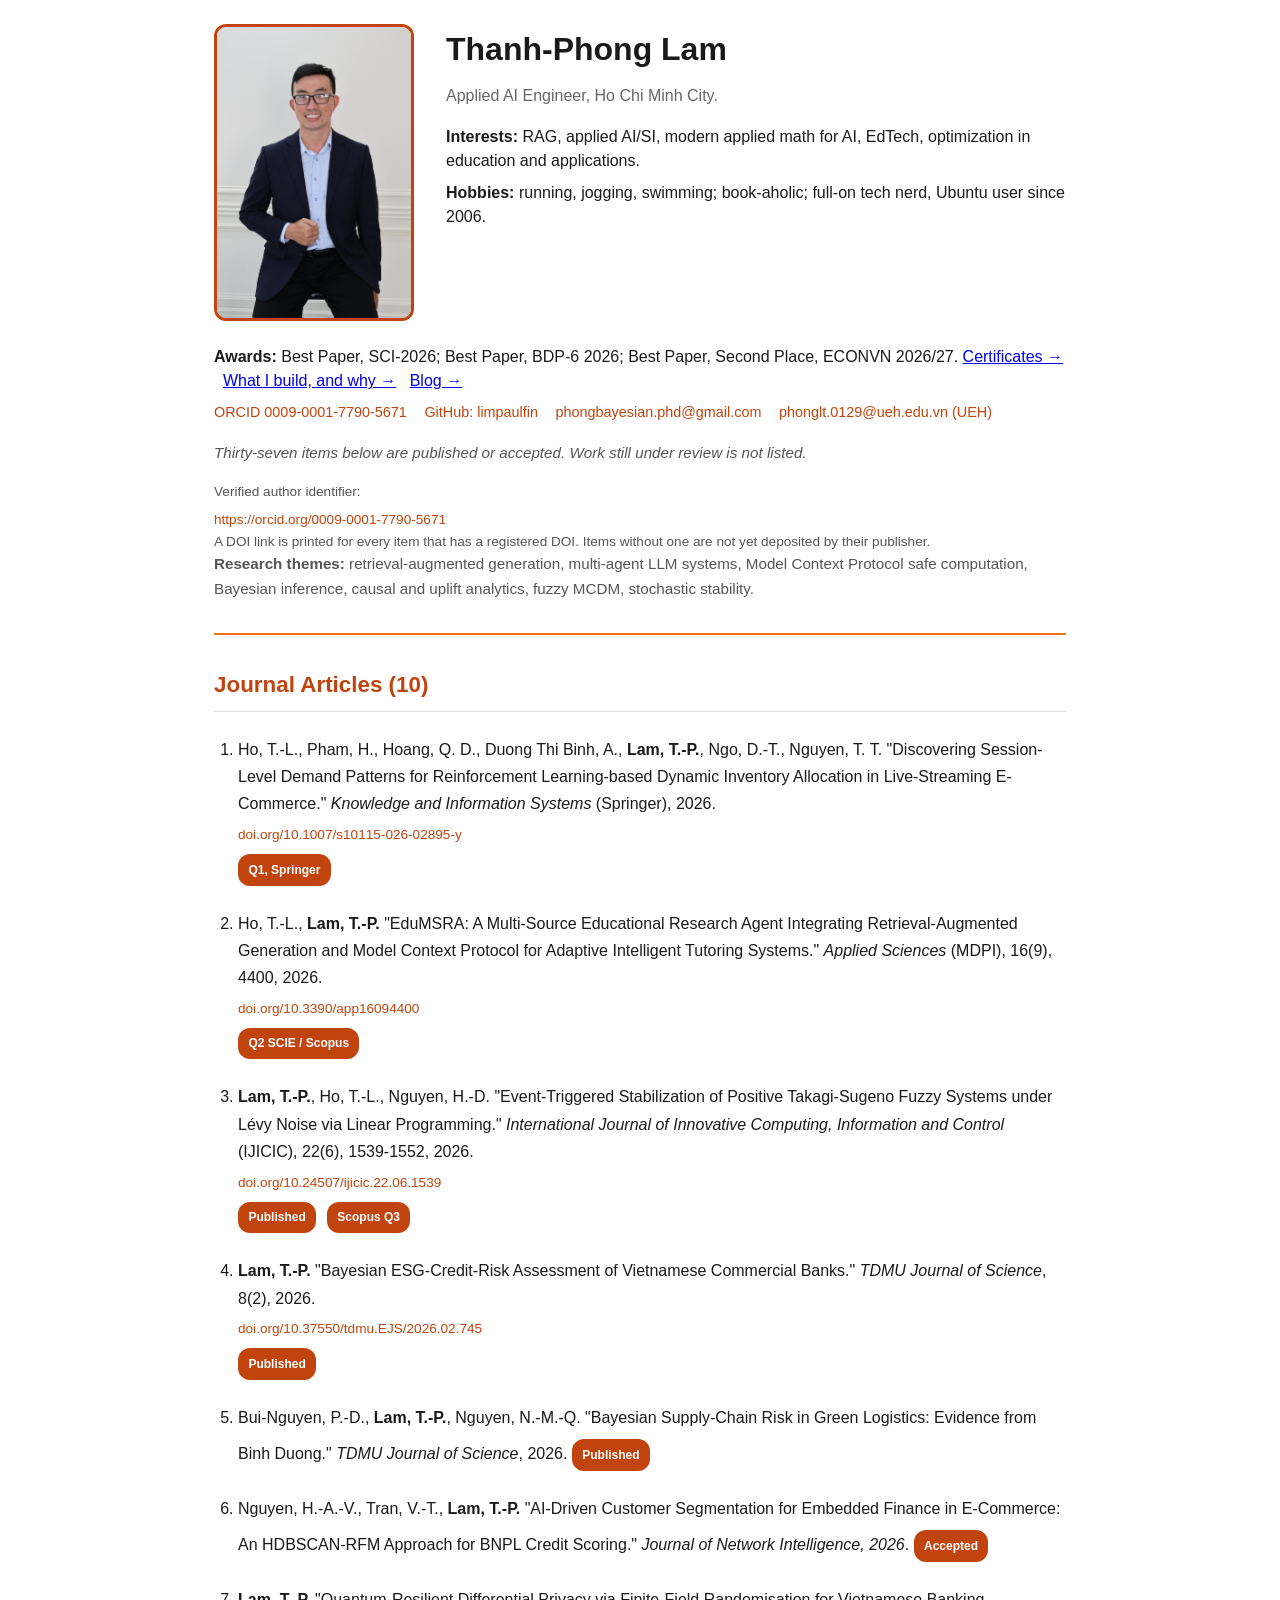
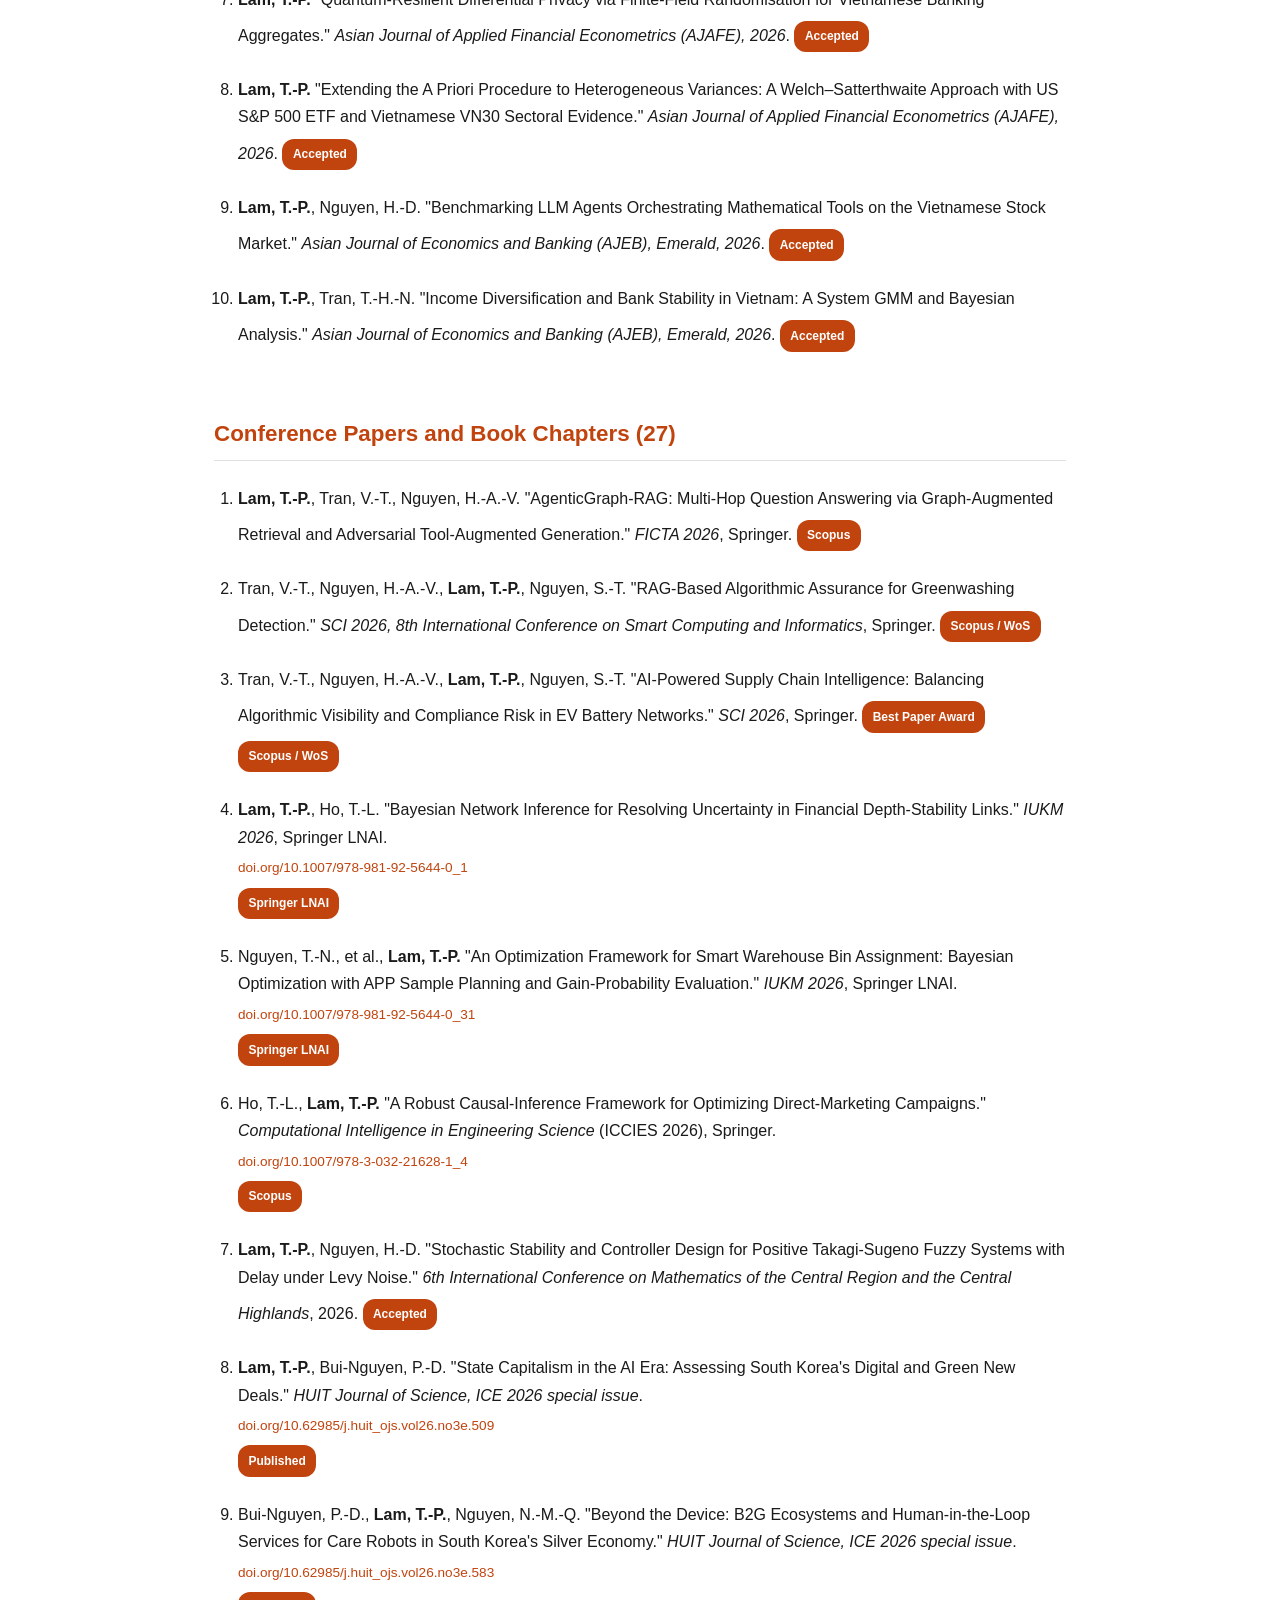
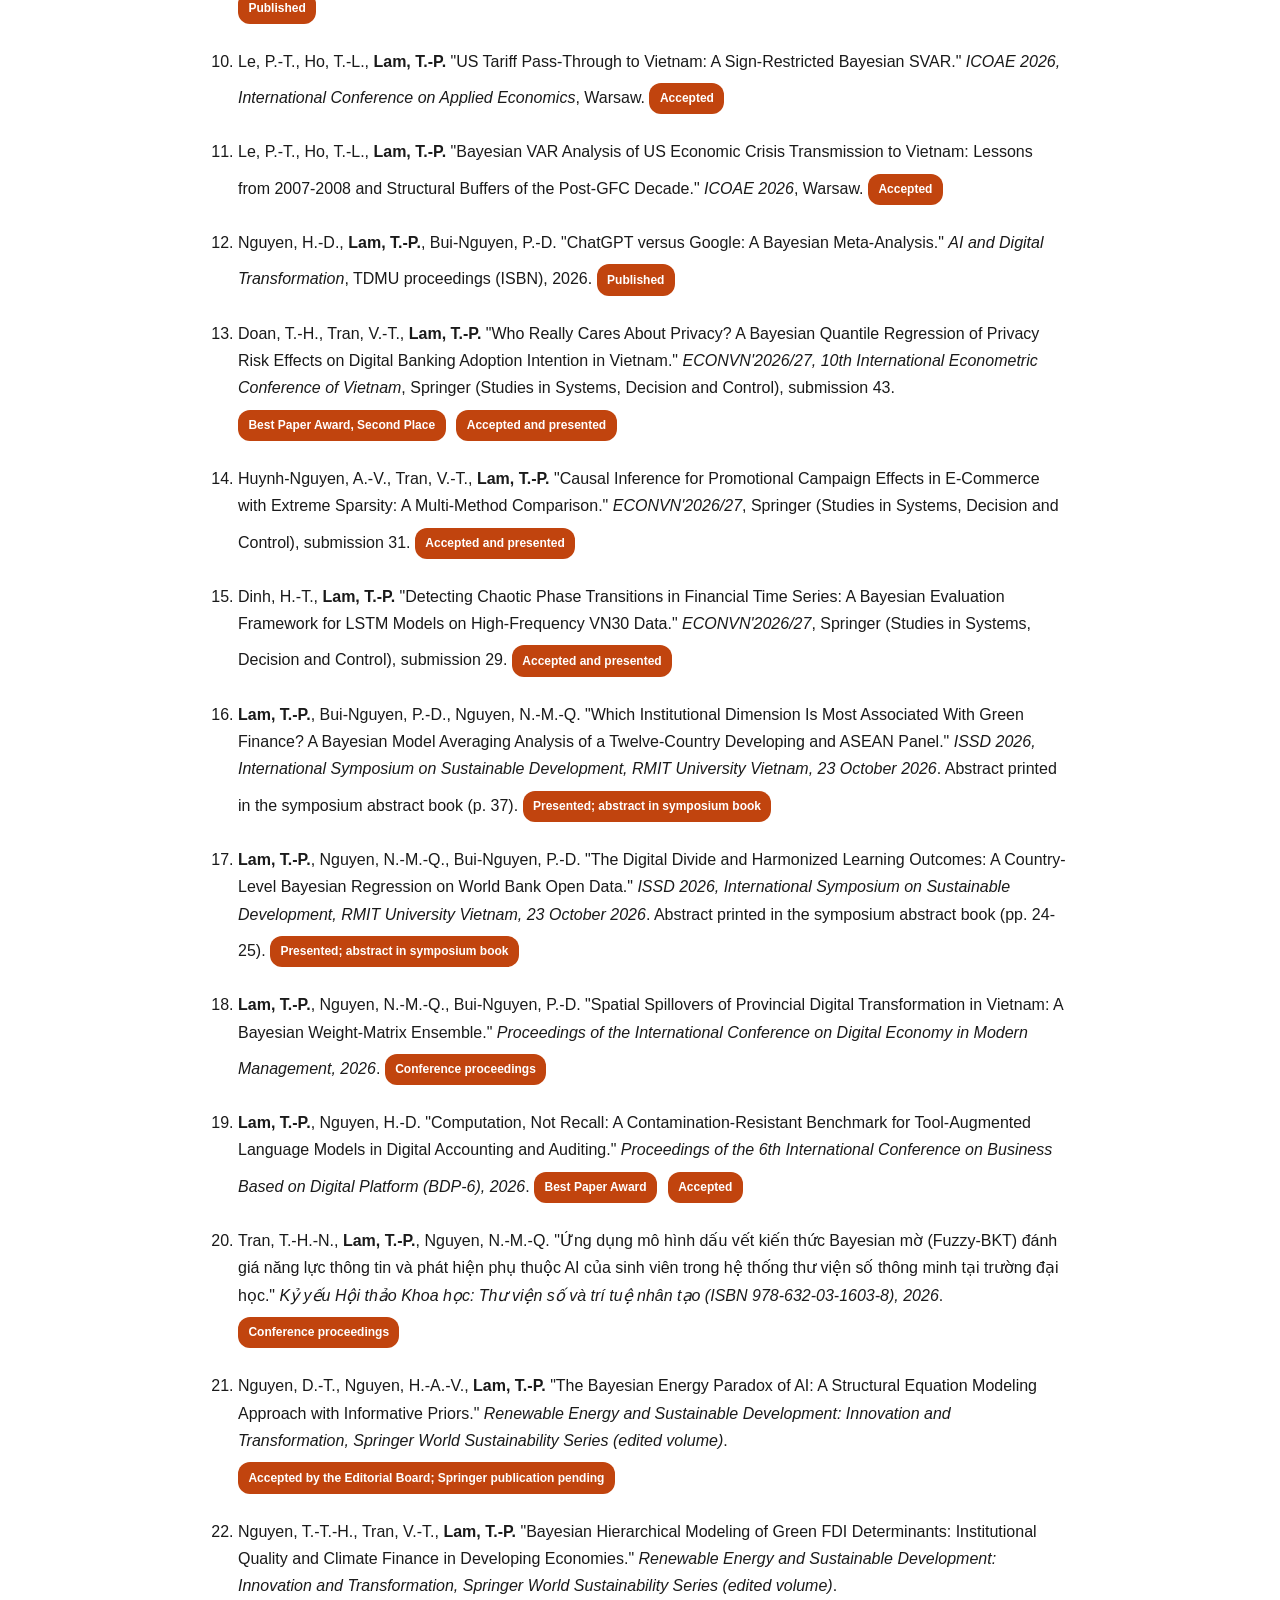
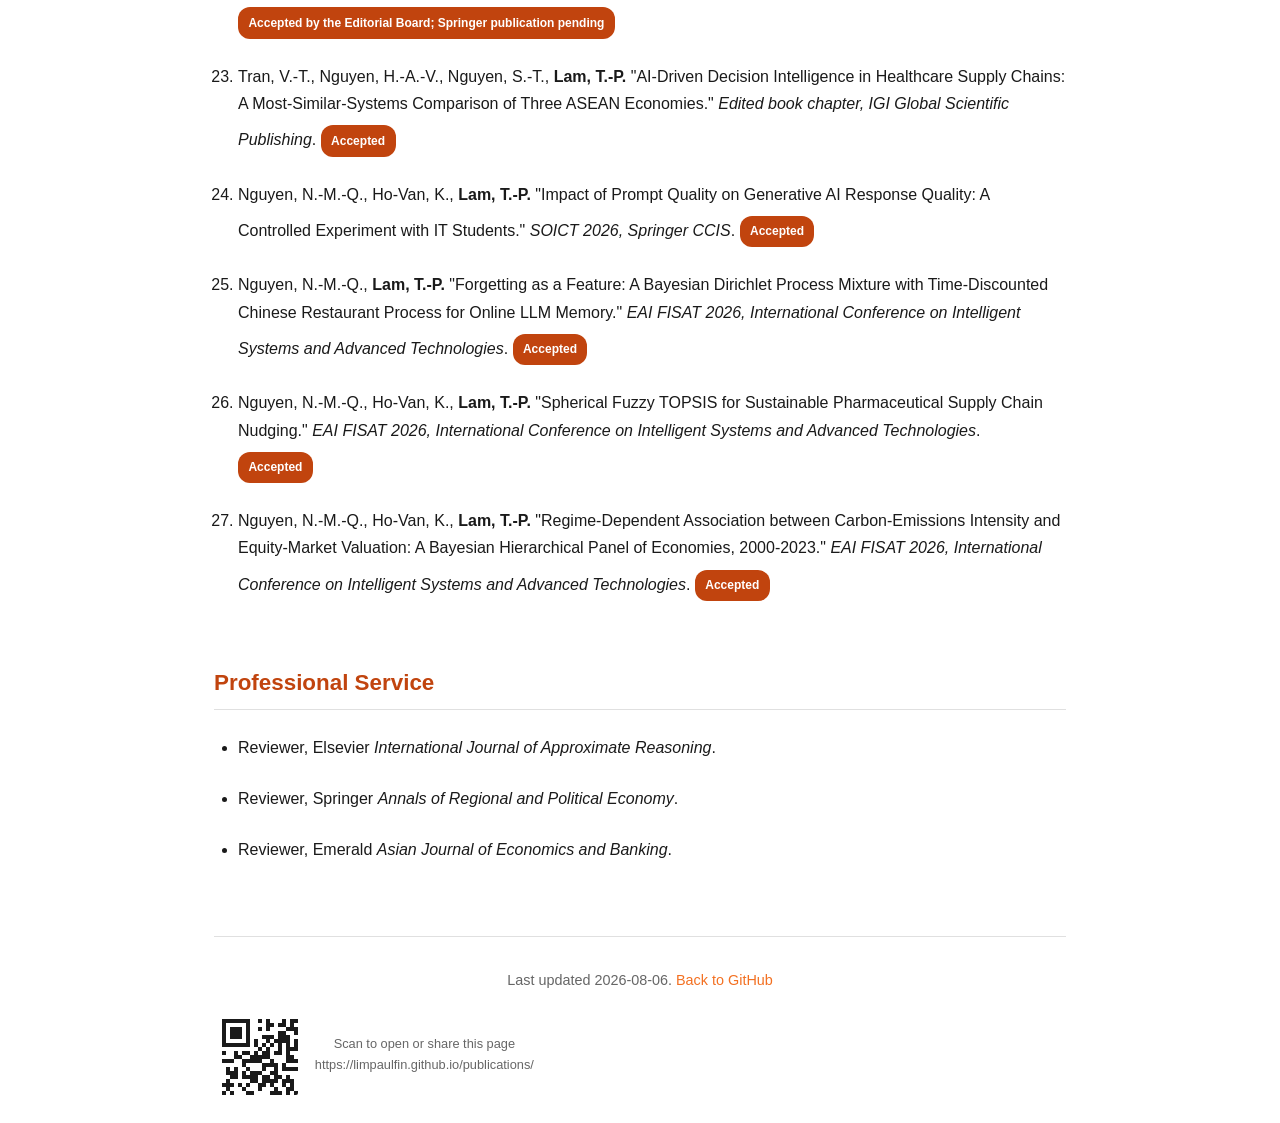
==== commit 15167f80: "feat(blog): add a simple Vue blog page and link it from the home page" ====
--- a/index.html
+++ b/index.html
@@ -108,7 +108,7 @@
       </div>
     </div>
     <div class="hero-notes">
-      <p class="hero-line"><strong>Awards:</strong> Best Paper, SCI-2026; Best Paper, BDP-6 2026; Best Paper, Second Place, ECONVN 2026/27. <a href="certificates.html" target="_blank" rel="noopener noreferrer">Certificates &rarr;</a> &nbsp; <a href="work.html" target="_blank" rel="noopener noreferrer">What I build, and why &rarr;</a></p>
+      <p class="hero-line"><strong>Awards:</strong> Best Paper, SCI-2026; Best Paper, BDP-6 2026; Best Paper, Second Place, ECONVN 2026/27. <a href="certificates.html" target="_blank" rel="noopener noreferrer">Certificates &rarr;</a> &nbsp; <a href="work.html" target="_blank" rel="noopener noreferrer">What I build, and why &rarr;</a> &nbsp; <a href="blog.html" target="_blank" rel="noopener noreferrer">Blog &rarr;</a></p>
         <div class="header-links">
       <a href="https://orcid.org/0009-0001-7790-5671" target="_blank" rel="noopener noreferrer">ORCID 0009-0001-7790-5671</a>
       <a href="https://github.com/limpaulfin" target="_blank" rel="noopener noreferrer">GitHub: limpaulfin</a>
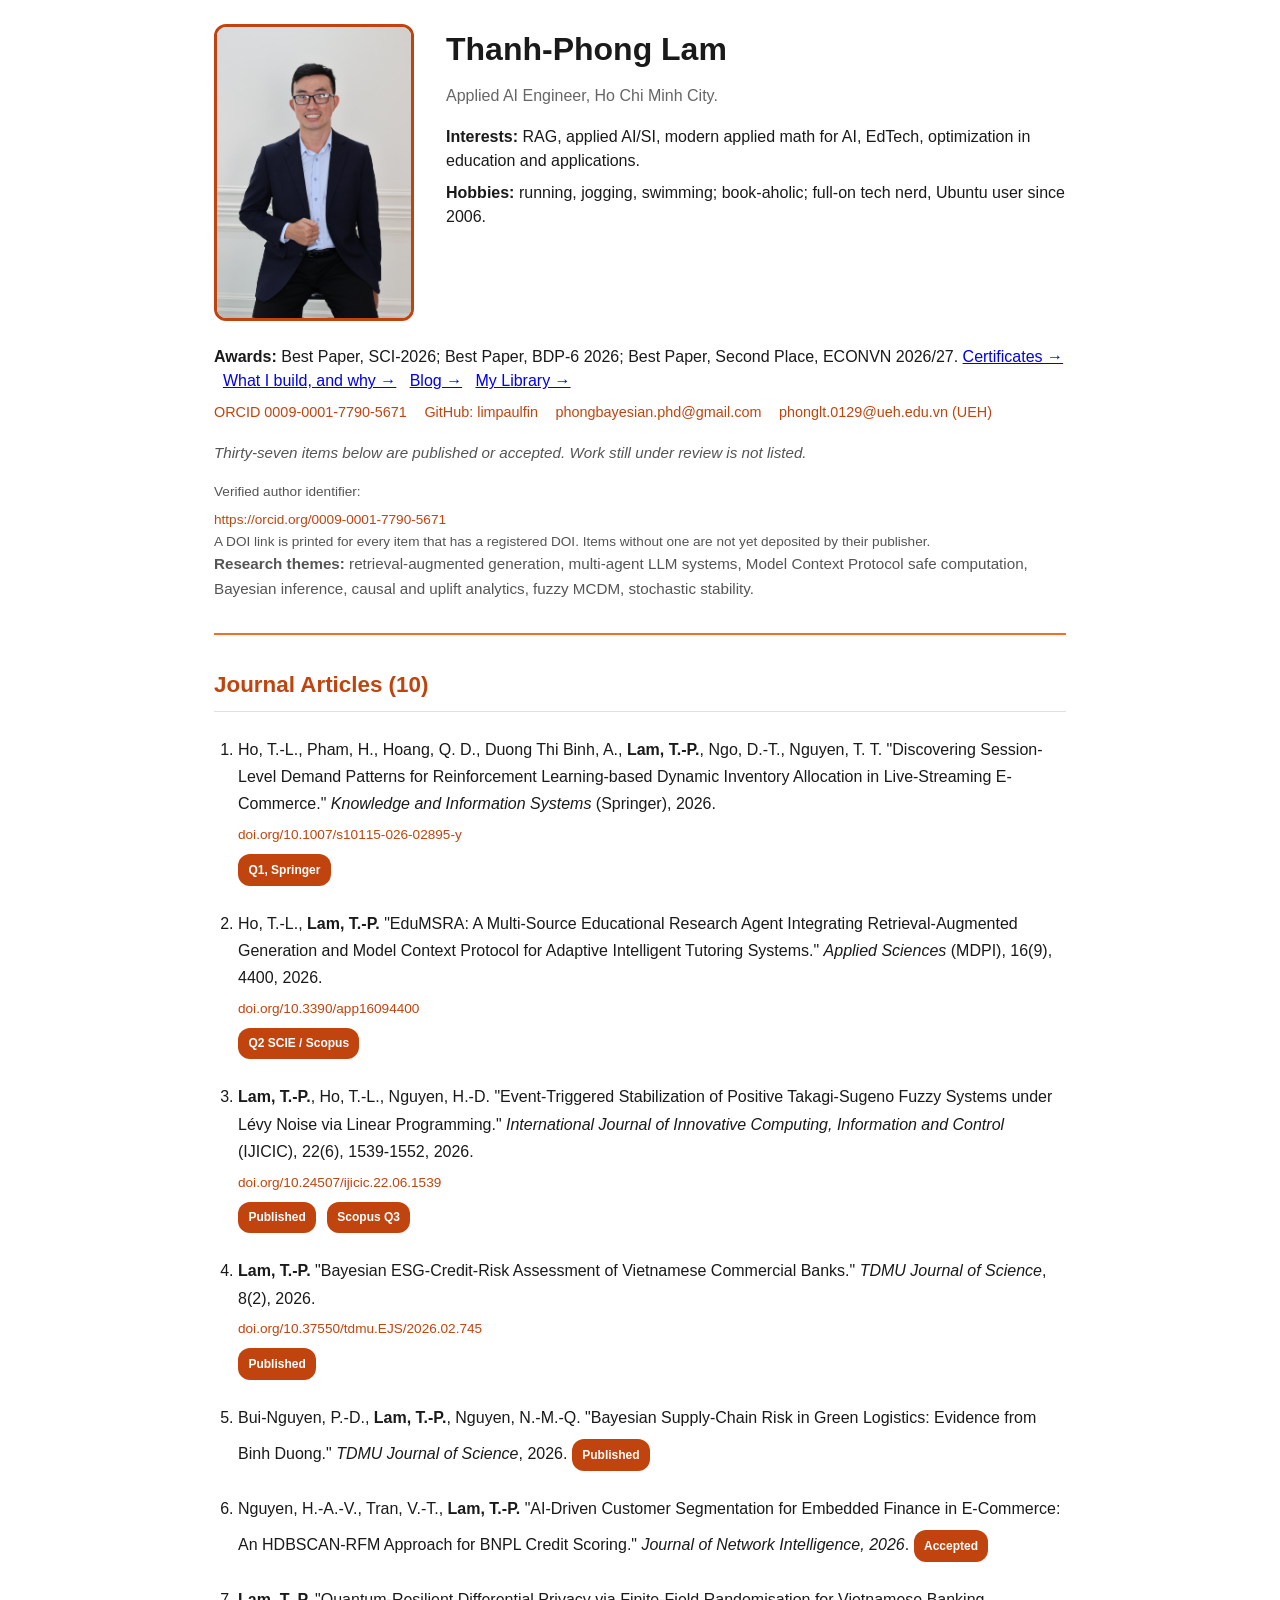
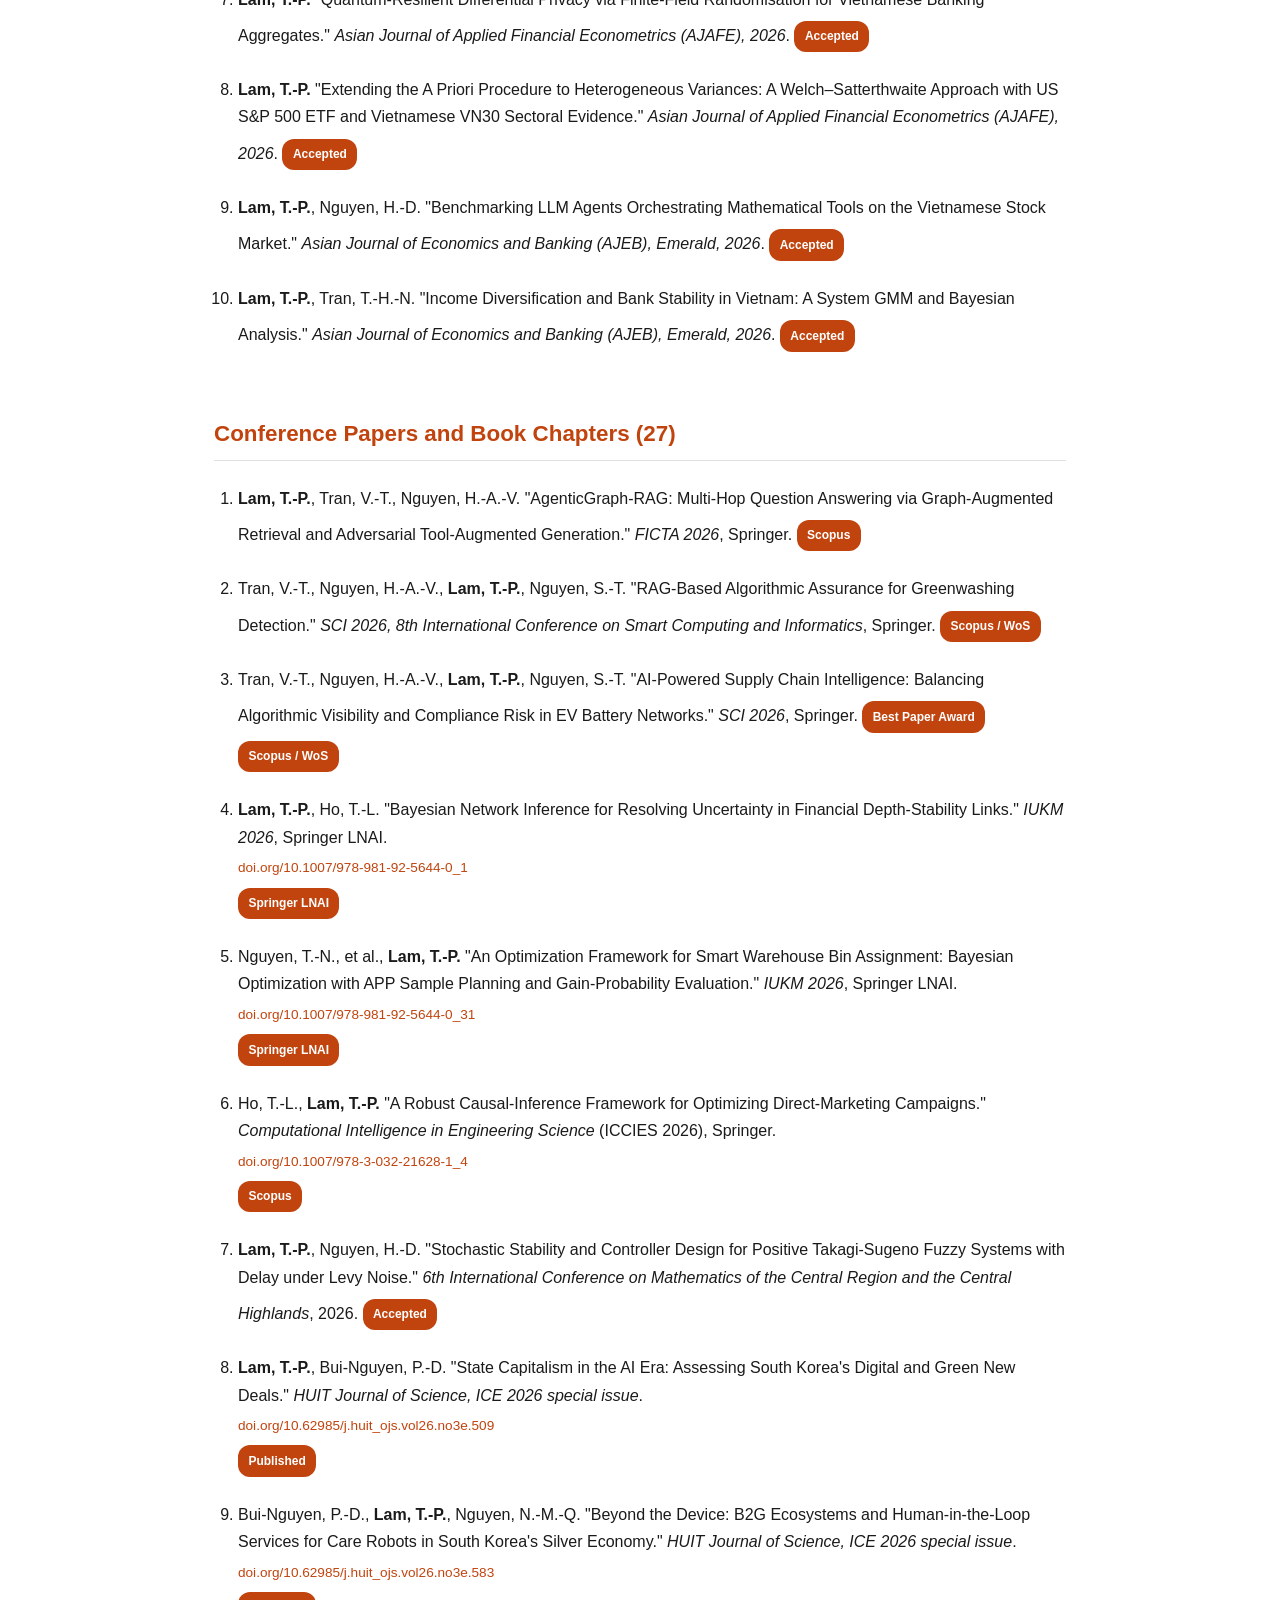
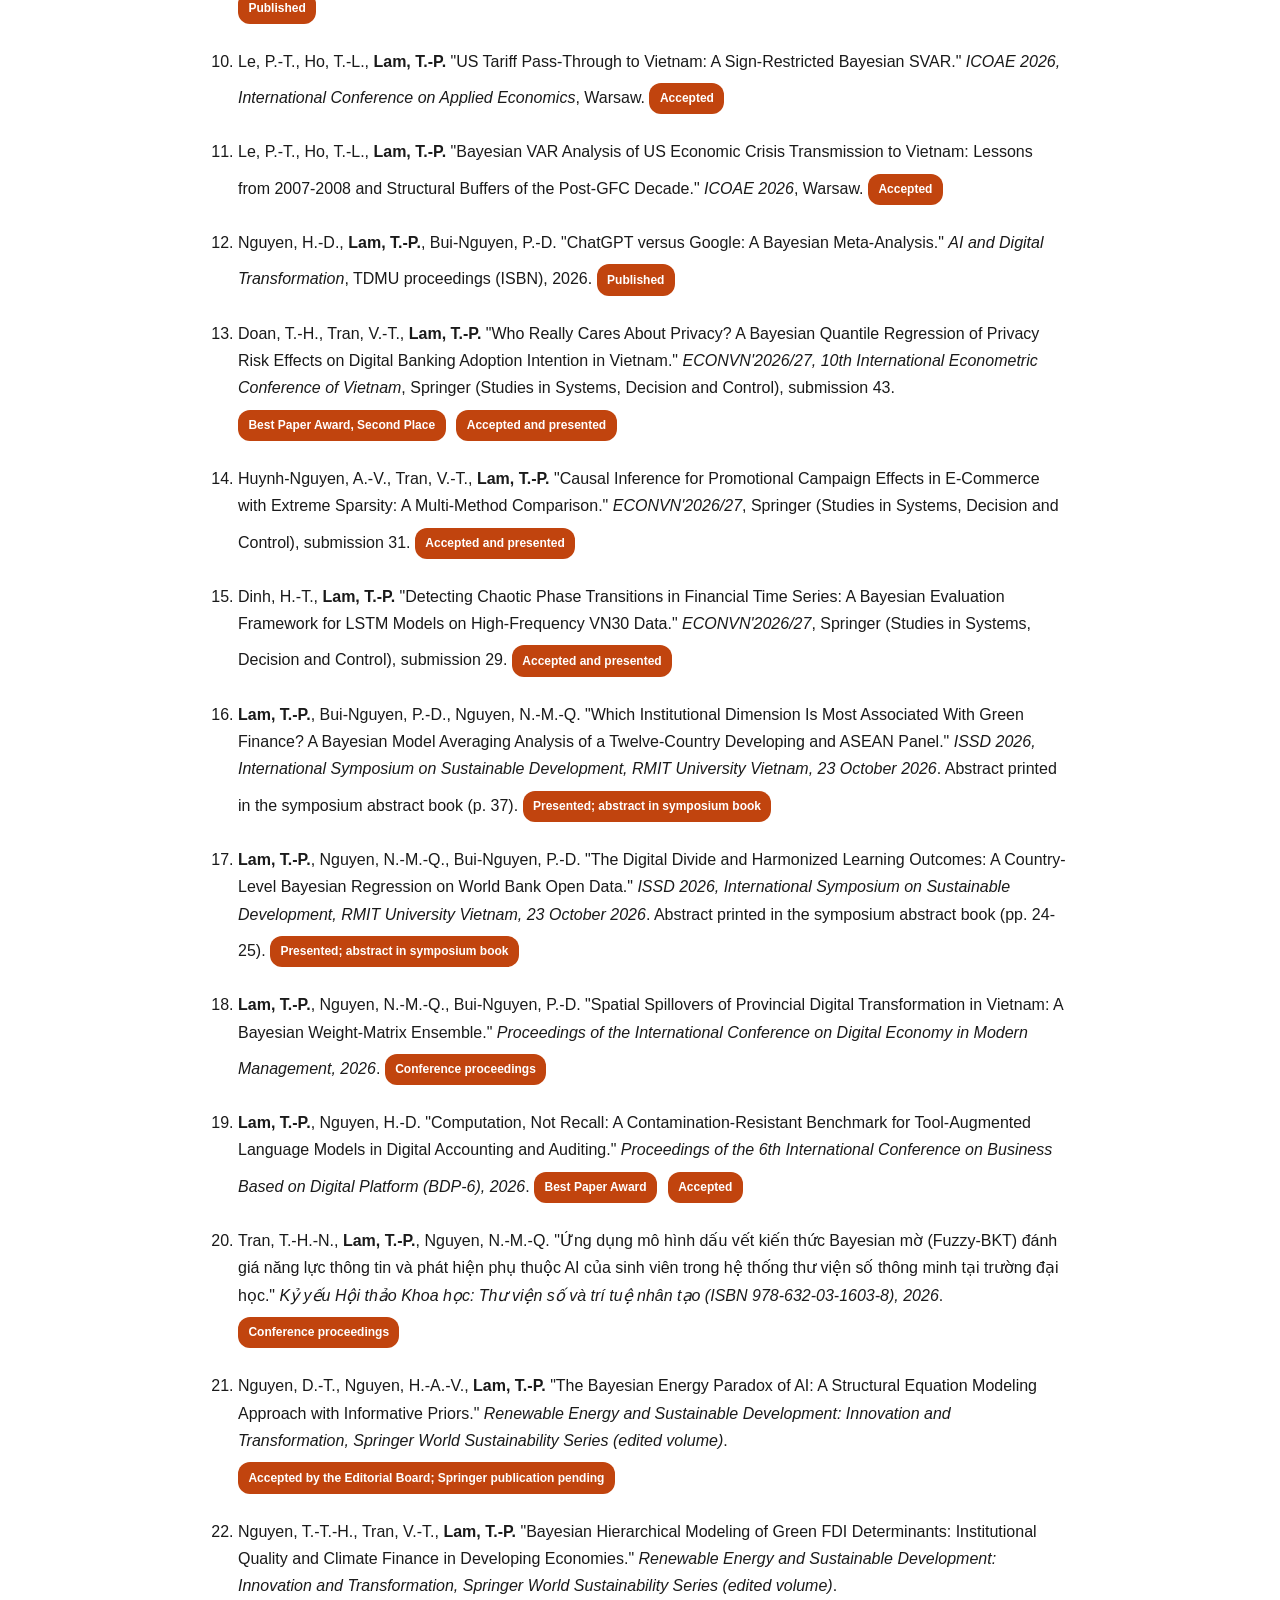
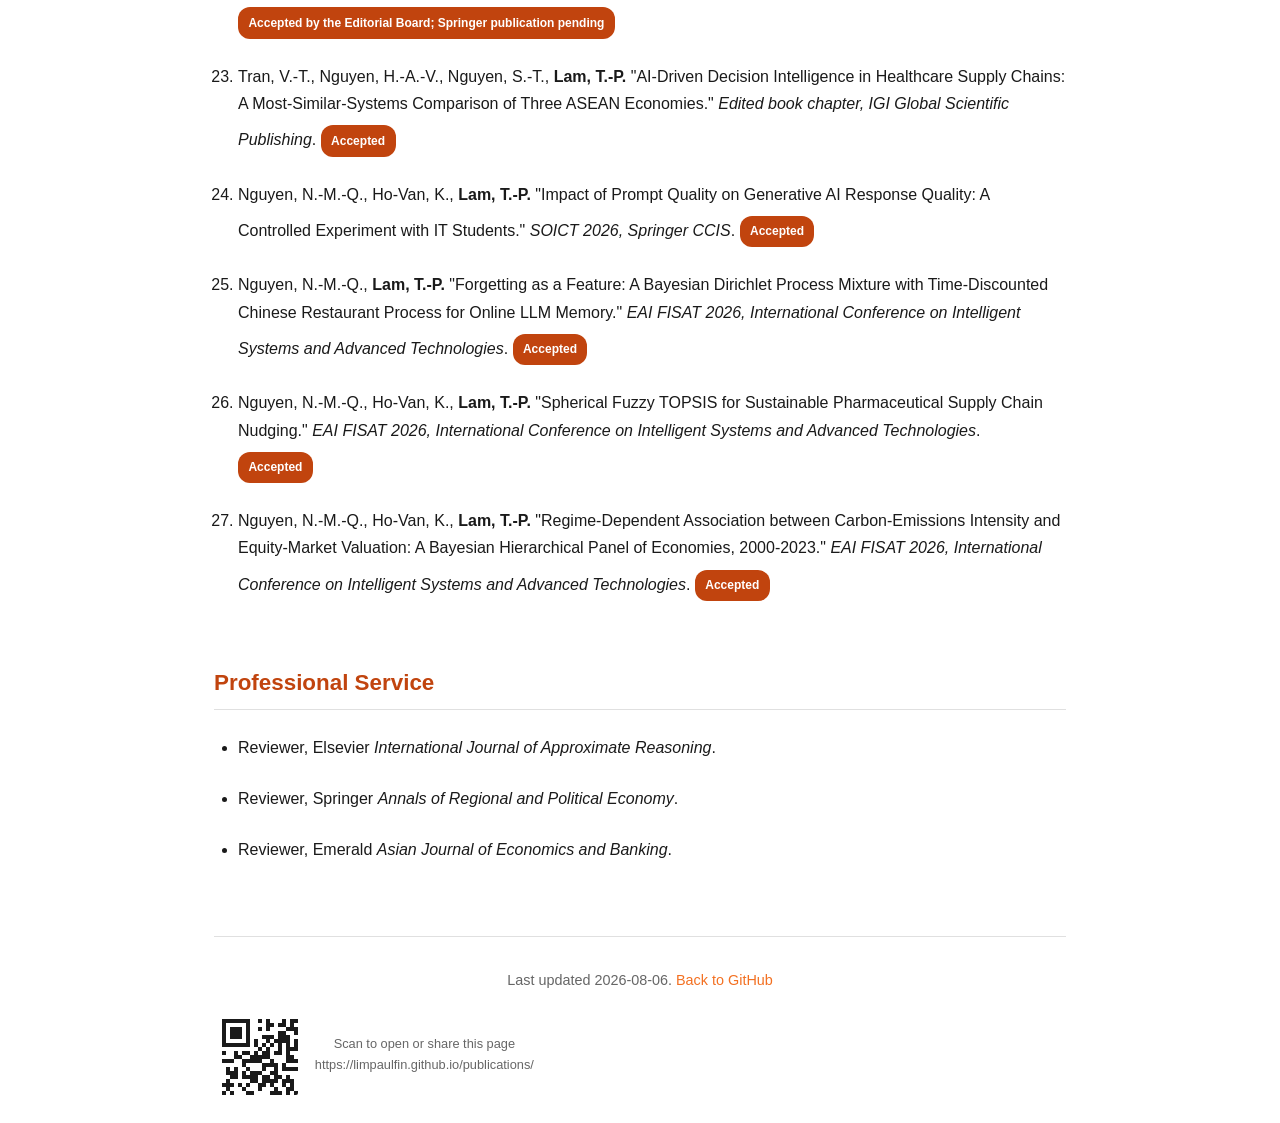
==== commit 06a1e71f: "Add My Library page (books and papers, searchable) and link it from the home page" ====
--- a/index.html
+++ b/index.html
@@ -108,7 +108,7 @@
       </div>
     </div>
     <div class="hero-notes">
-      <p class="hero-line"><strong>Awards:</strong> Best Paper, SCI-2026; Best Paper, BDP-6 2026; Best Paper, Second Place, ECONVN 2026/27. <a href="certificates.html" target="_blank" rel="noopener noreferrer">Certificates &rarr;</a> &nbsp; <a href="work.html" target="_blank" rel="noopener noreferrer">What I build, and why &rarr;</a> &nbsp; <a href="blog.html" target="_blank" rel="noopener noreferrer">Blog &rarr;</a></p>
+      <p class="hero-line"><strong>Awards:</strong> Best Paper, SCI-2026; Best Paper, BDP-6 2026; Best Paper, Second Place, ECONVN 2026/27. <a href="certificates.html" target="_blank" rel="noopener noreferrer">Certificates &rarr;</a> &nbsp; <a href="work.html" target="_blank" rel="noopener noreferrer">What I build, and why &rarr;</a> &nbsp; <a href="blog.html" target="_blank" rel="noopener noreferrer">Blog &rarr;</a> &nbsp; <a href="library.html" target="_blank" rel="noopener noreferrer">My Library &rarr;</a></p>
         <div class="header-links">
       <a href="https://orcid.org/0009-0001-7790-5671" target="_blank" rel="noopener noreferrer">ORCID 0009-0001-7790-5671</a>
       <a href="https://github.com/limpaulfin" target="_blank" rel="noopener noreferrer">GitHub: limpaulfin</a>
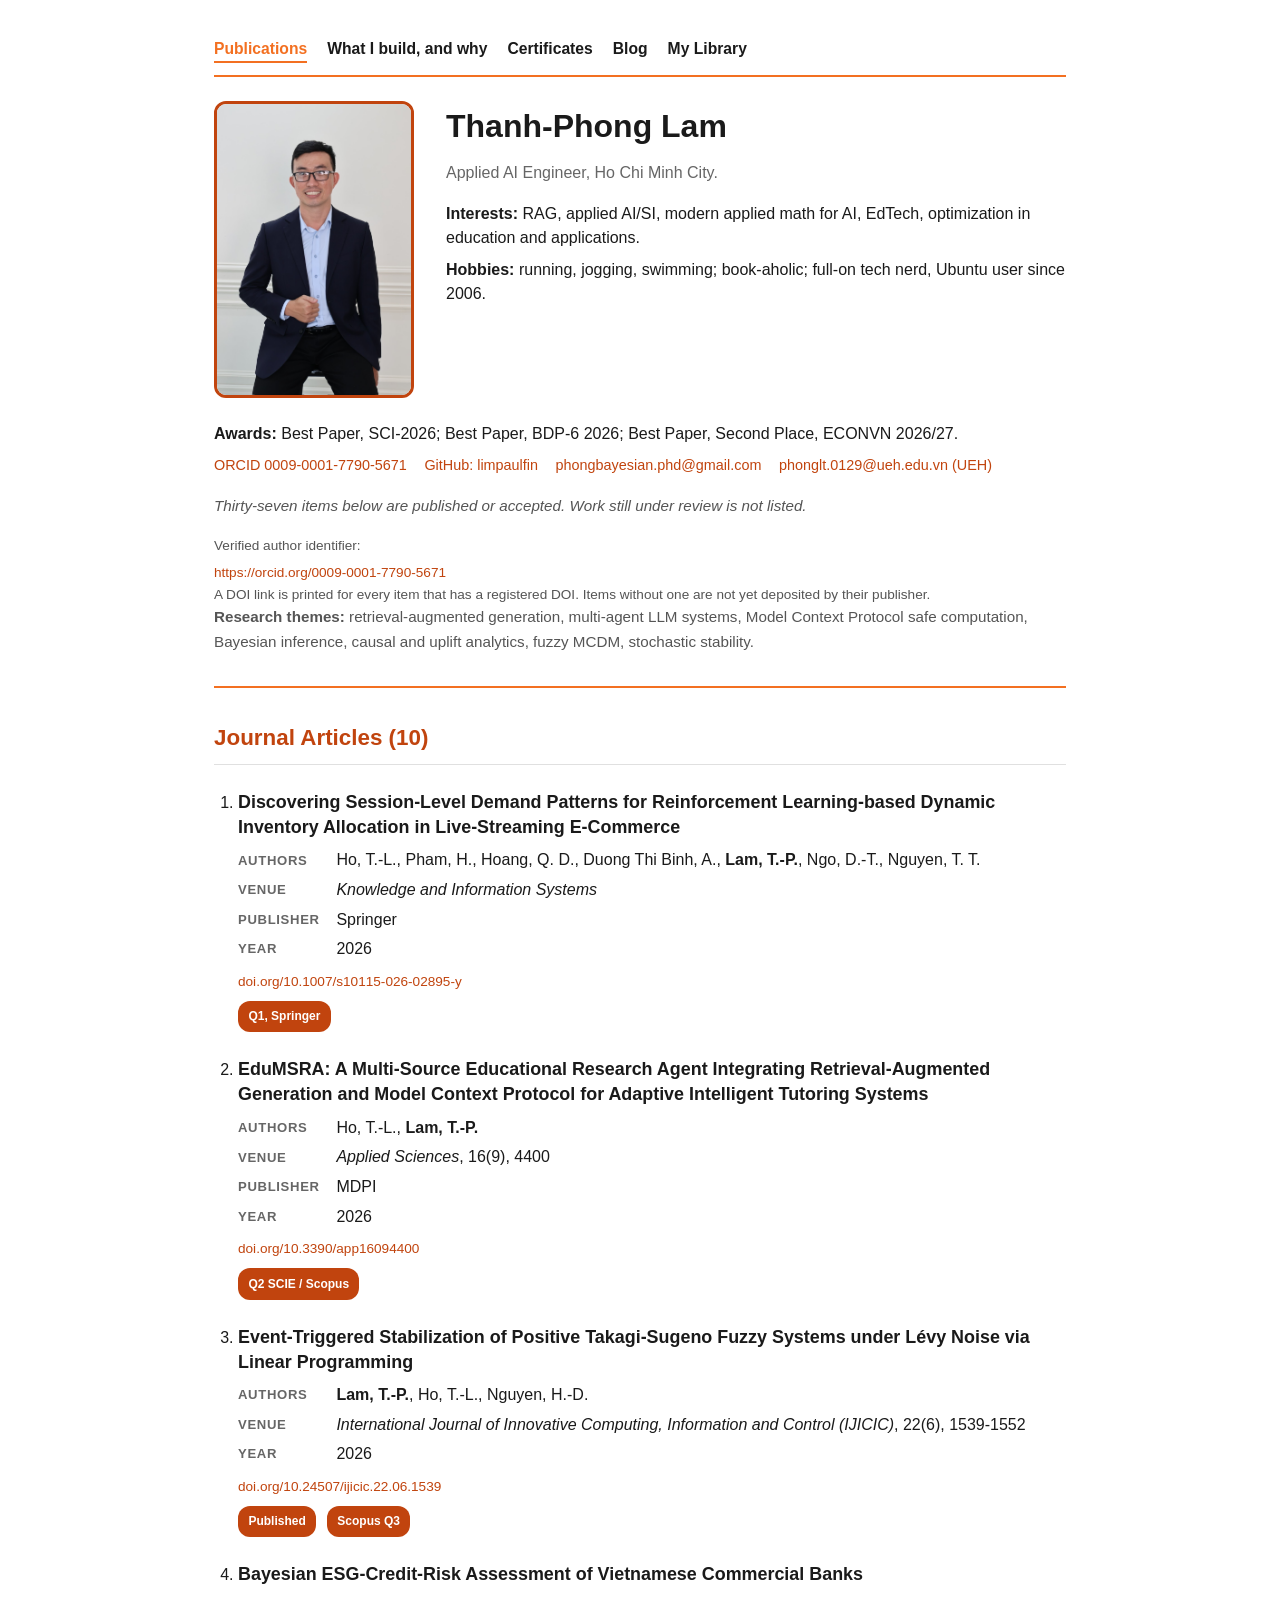
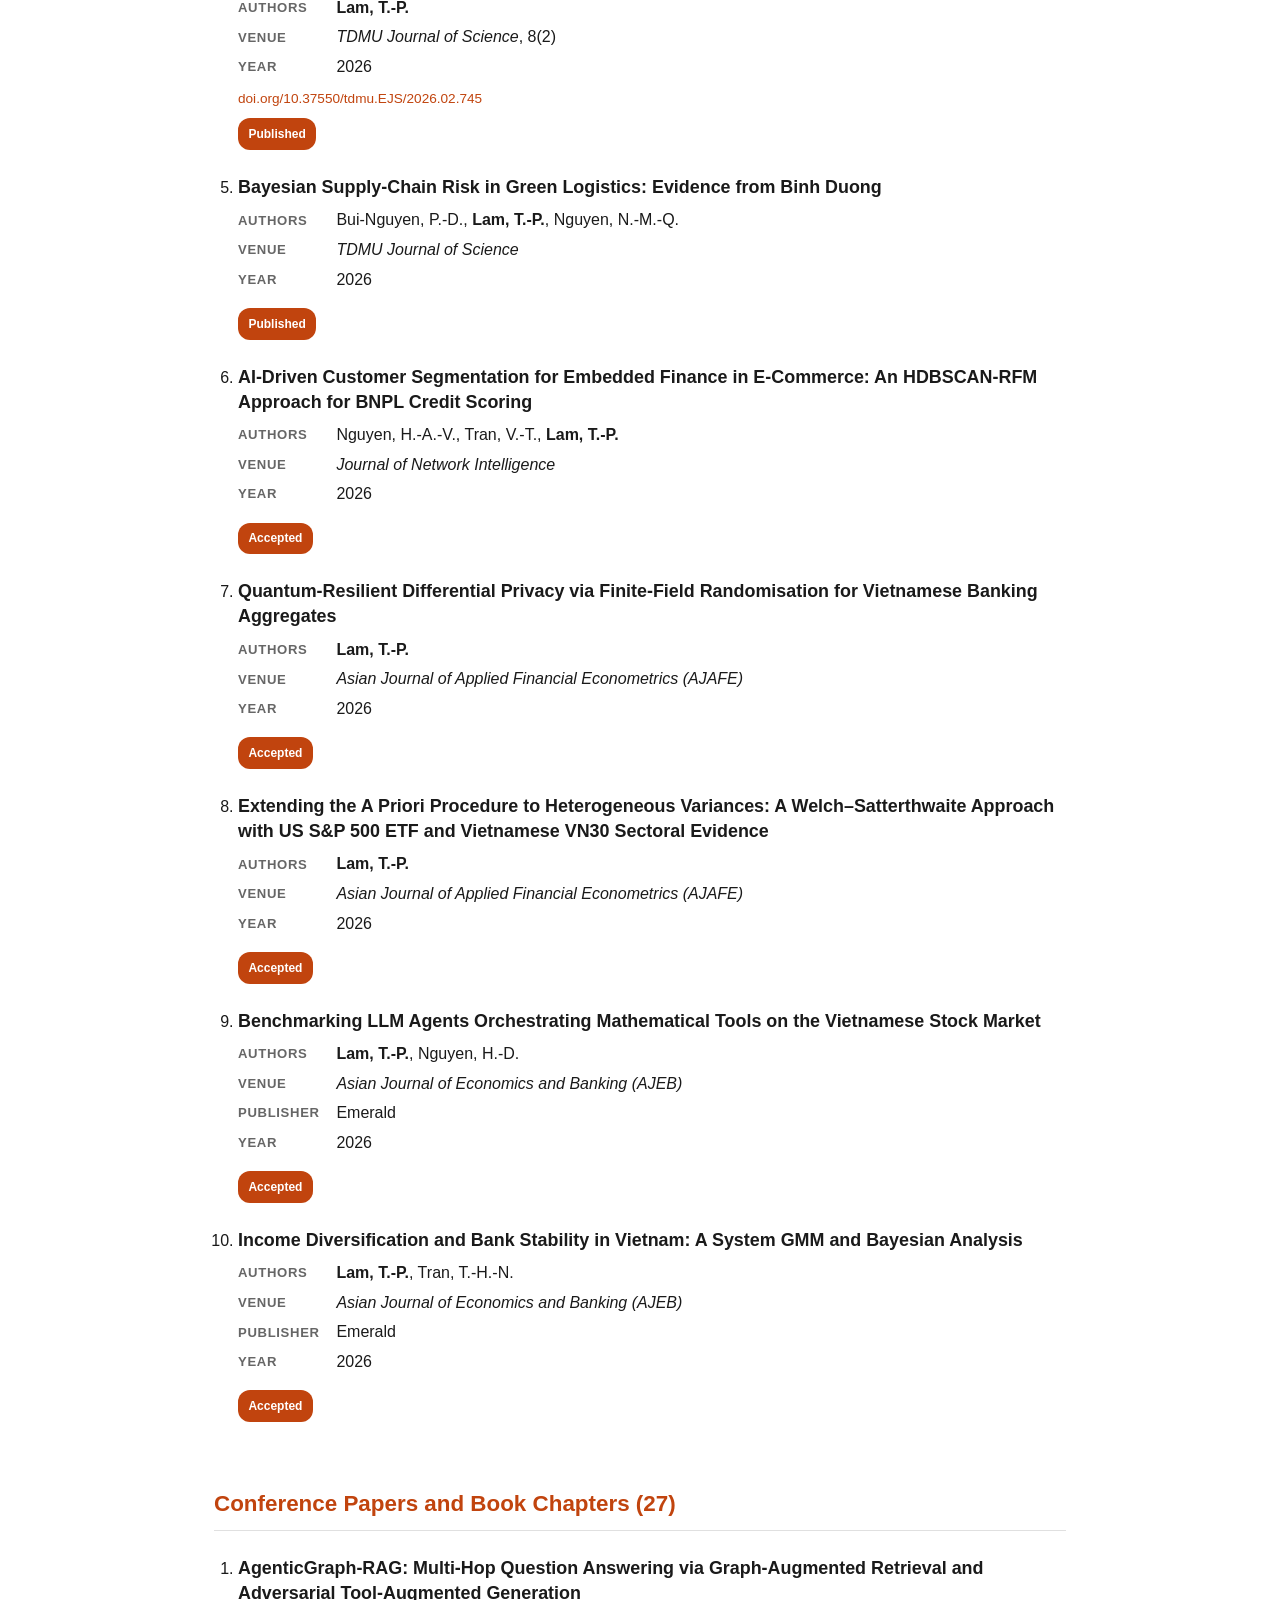
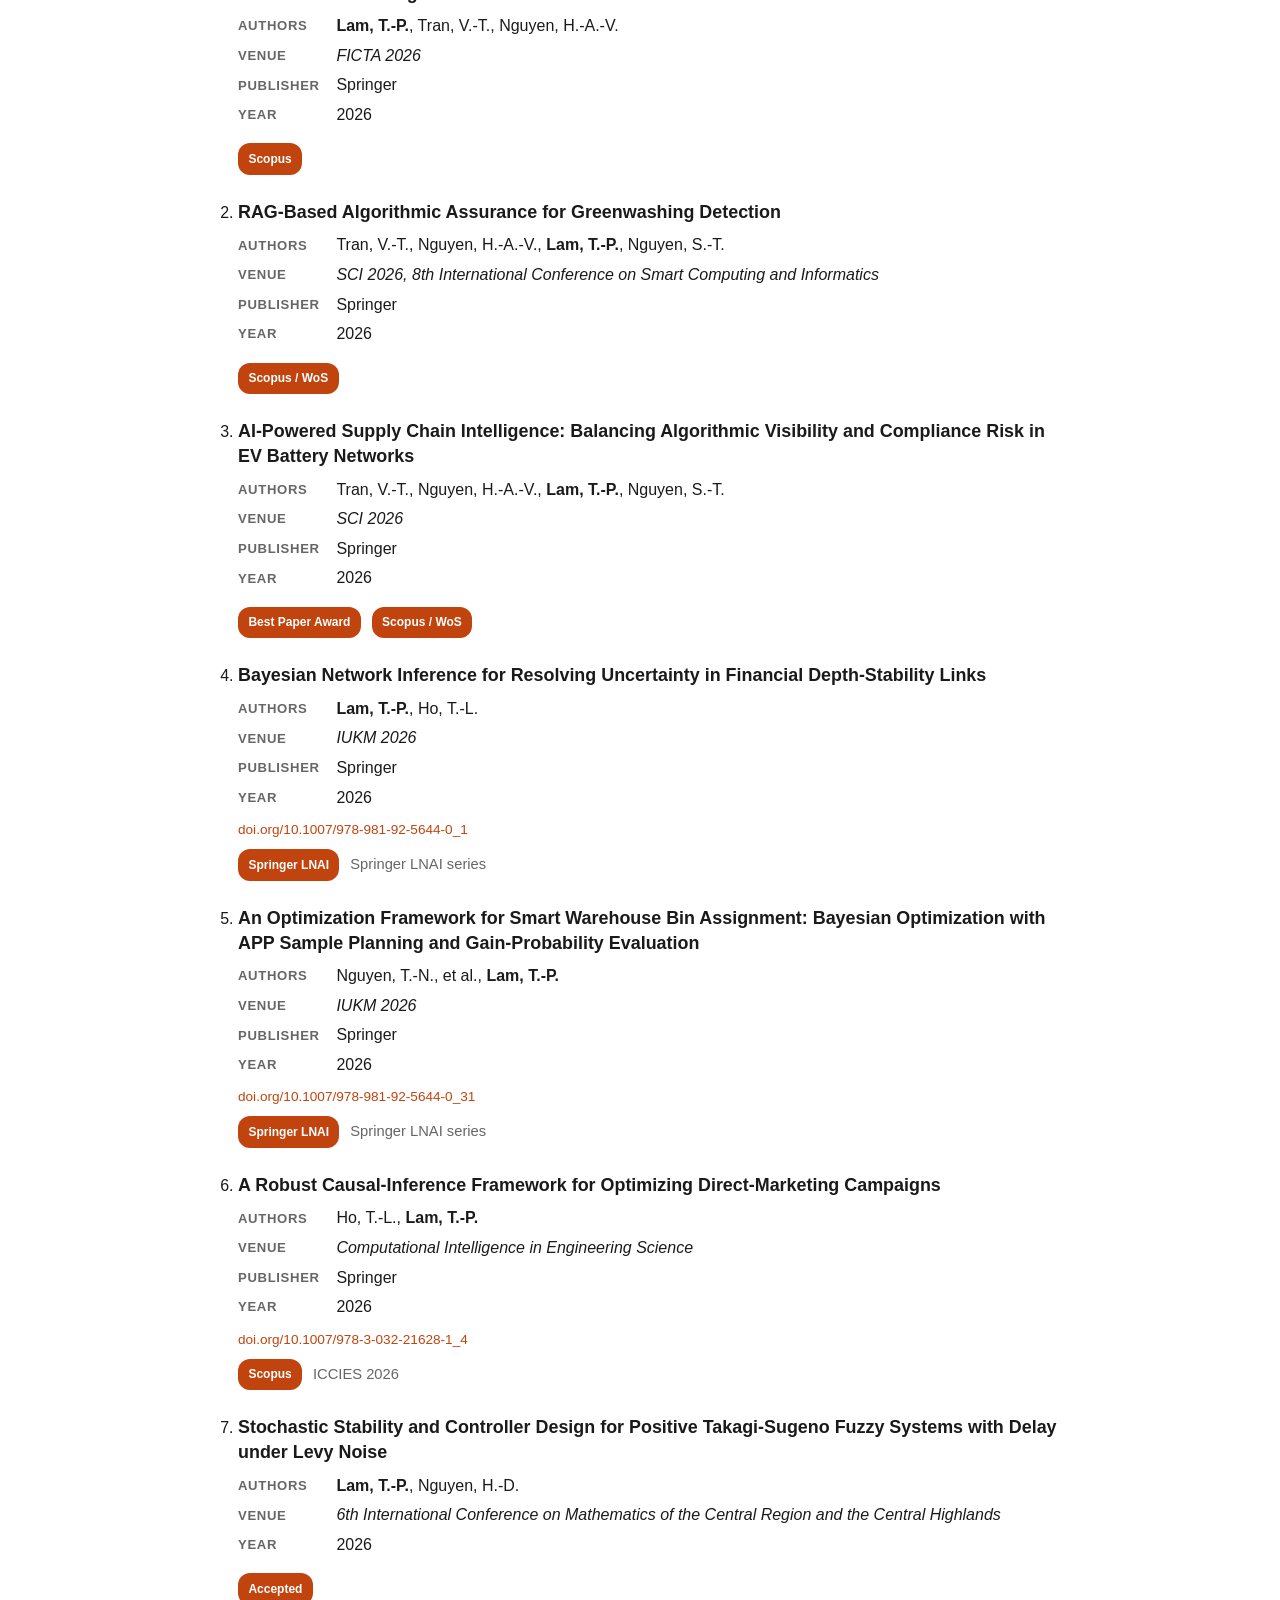
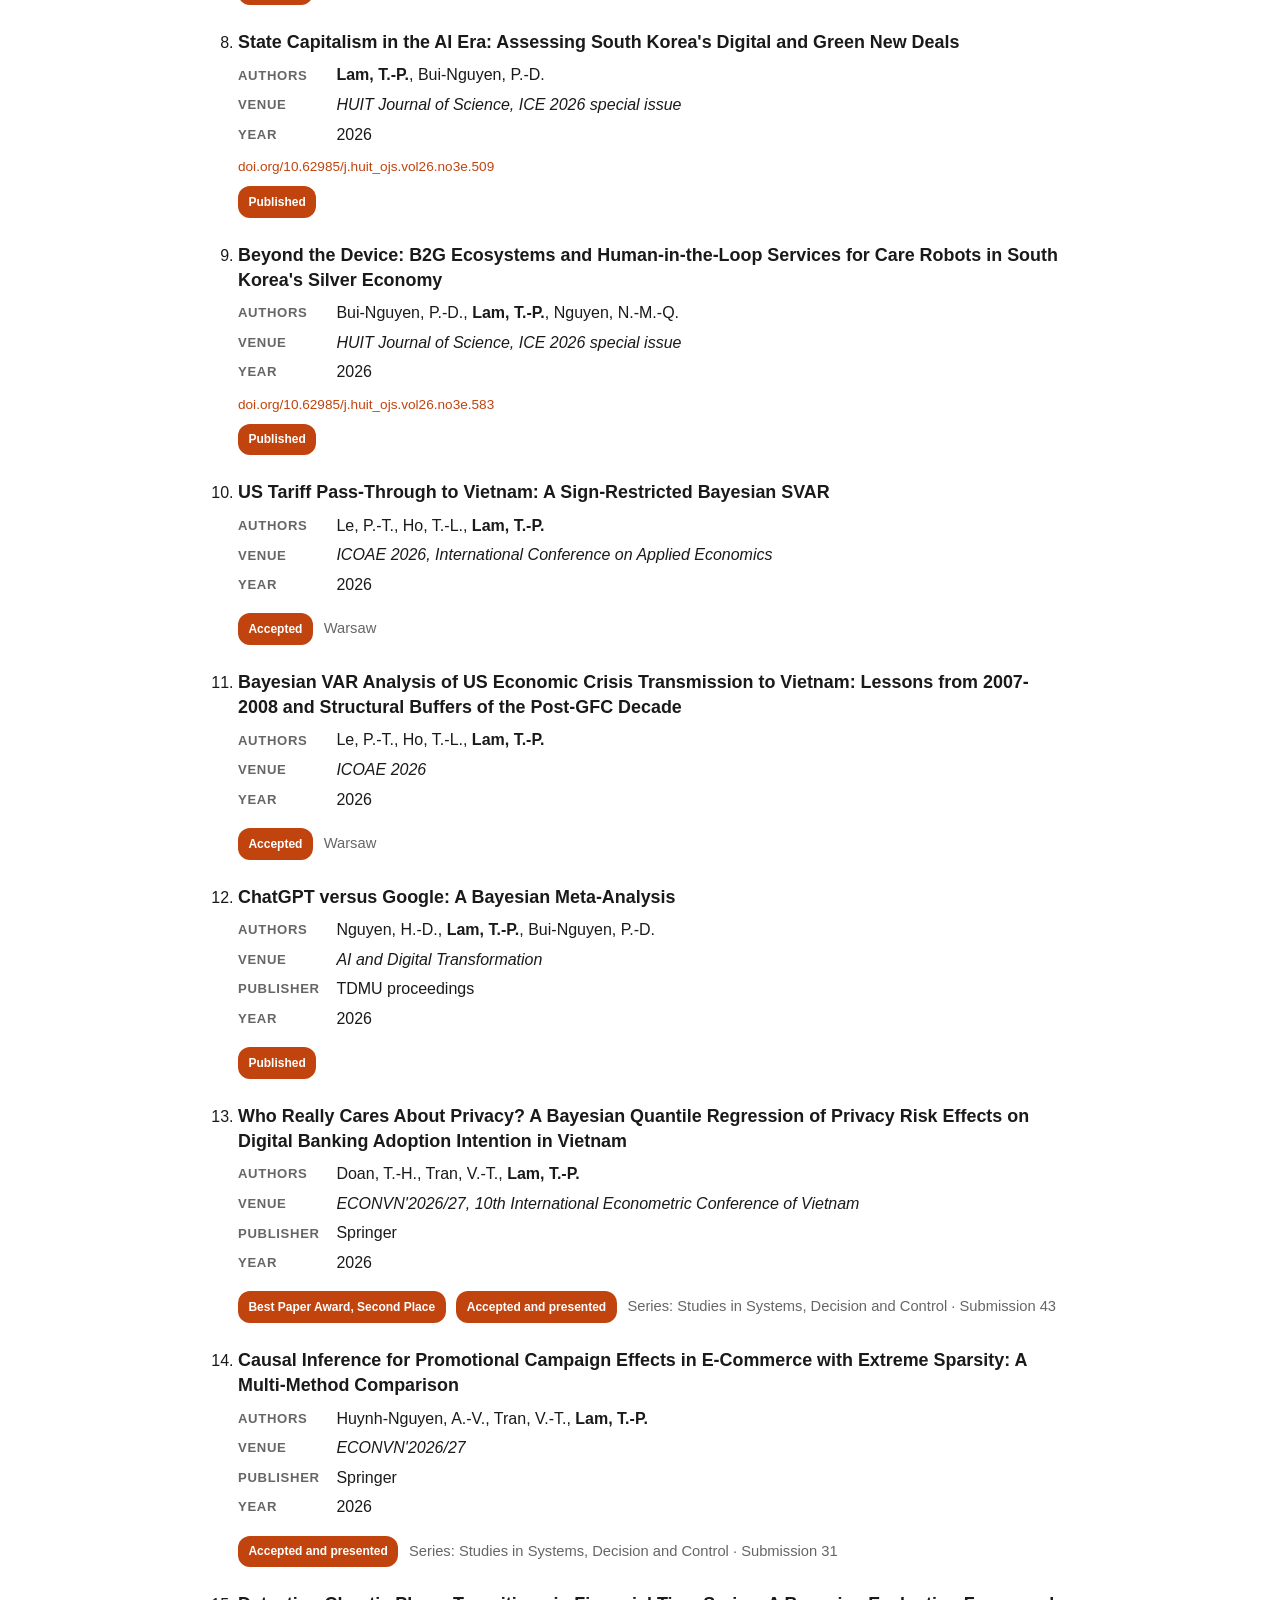
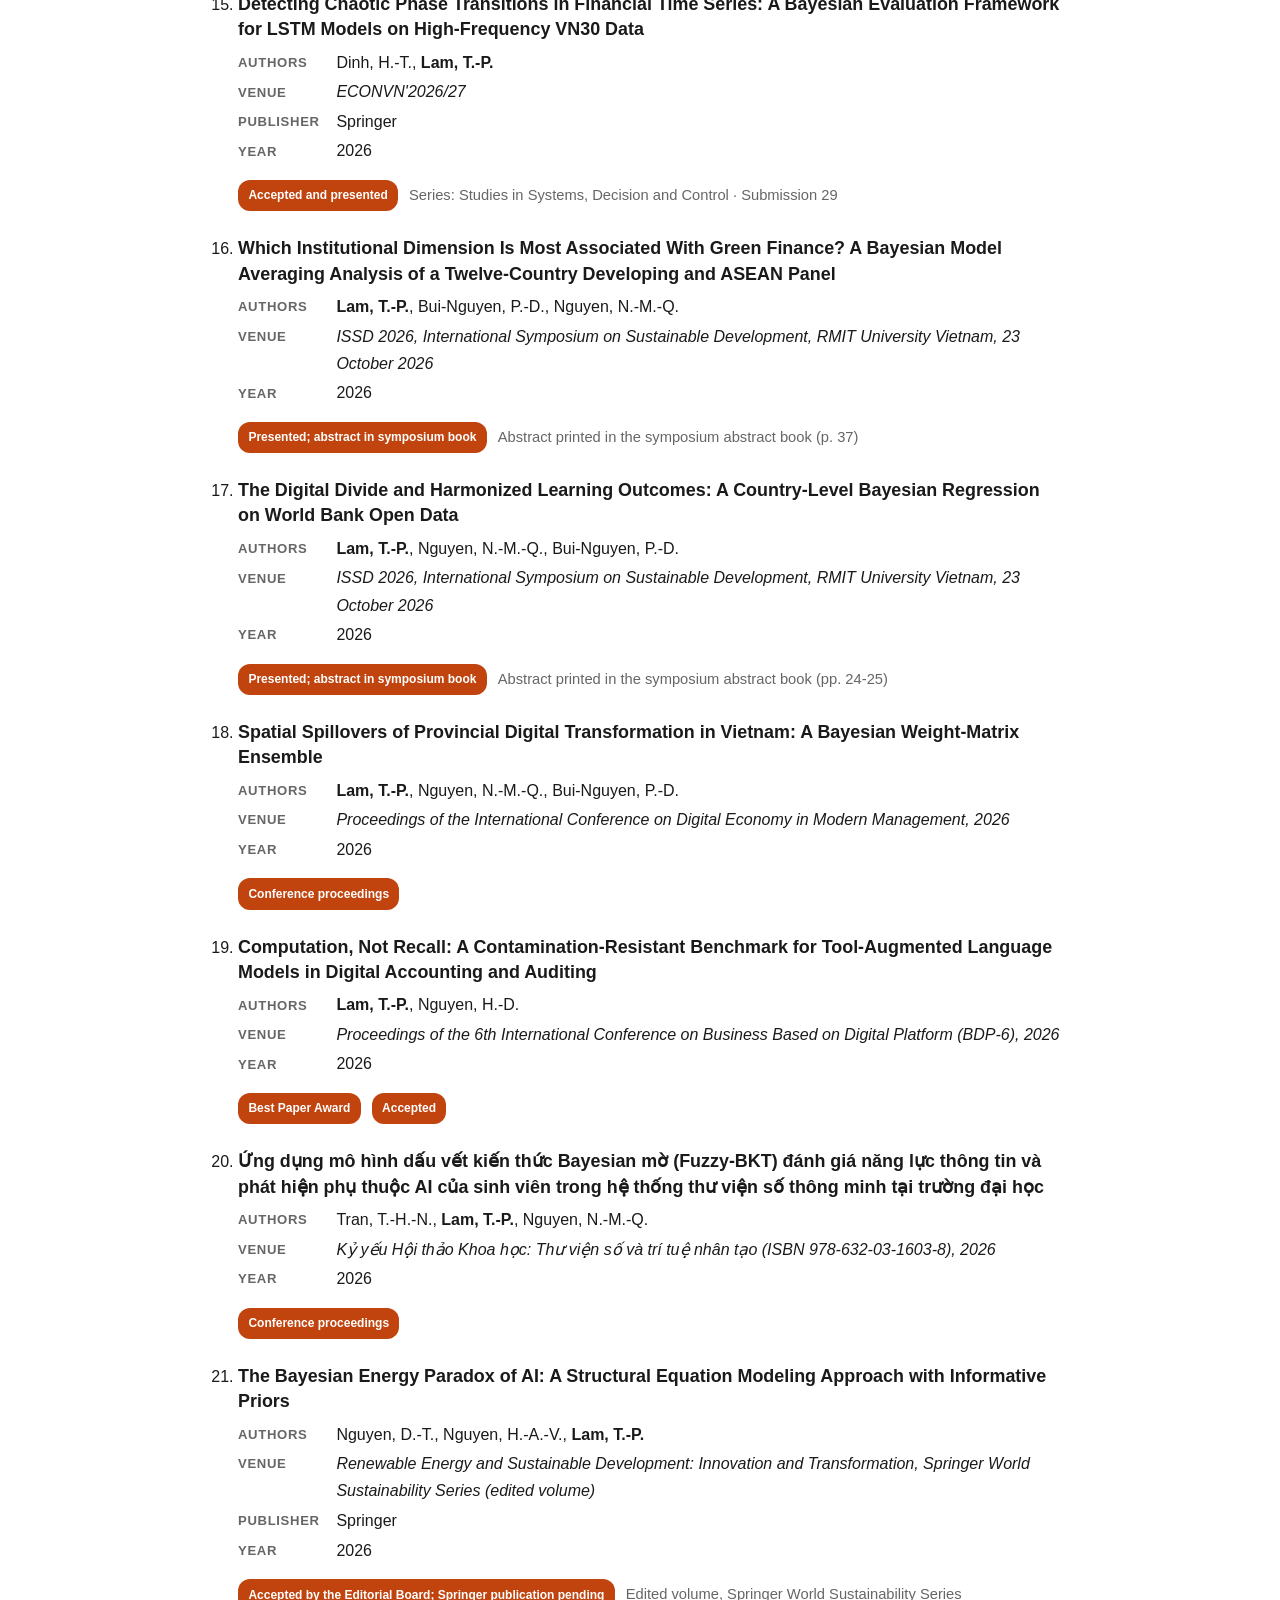
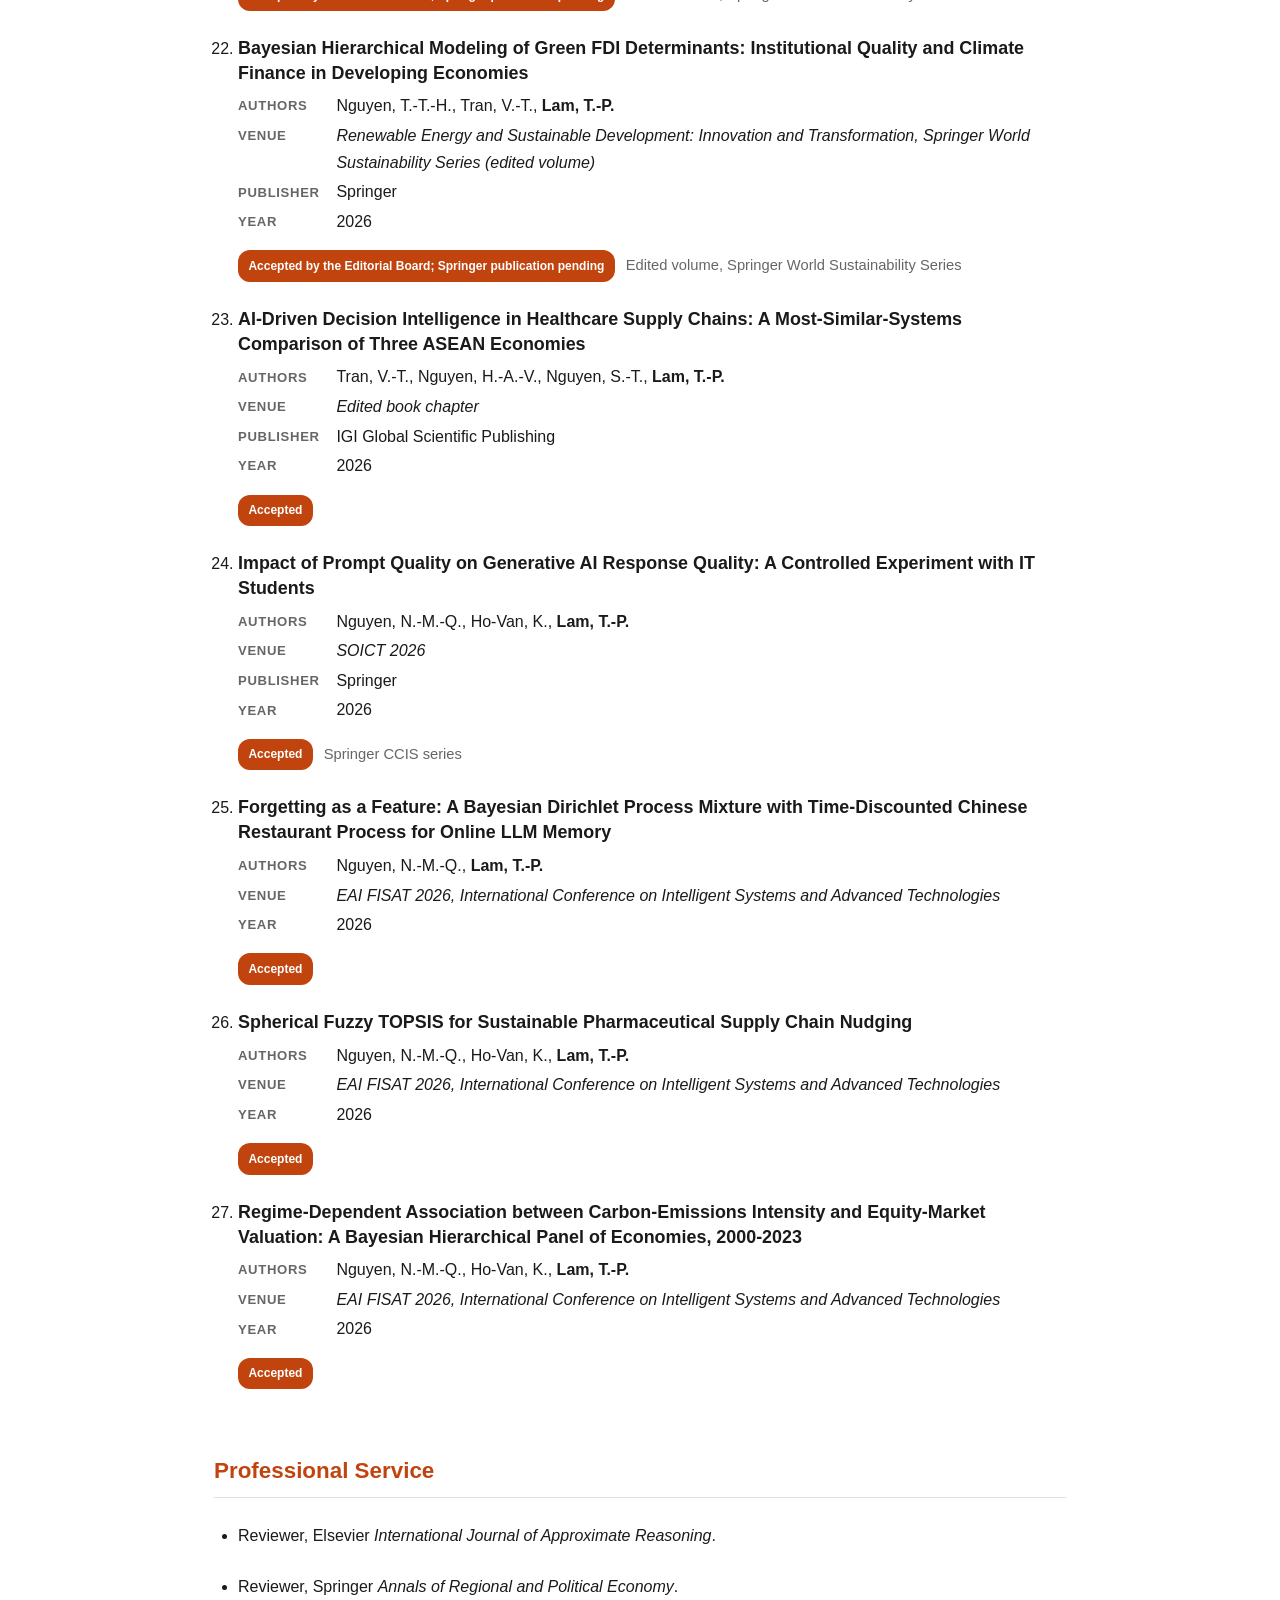
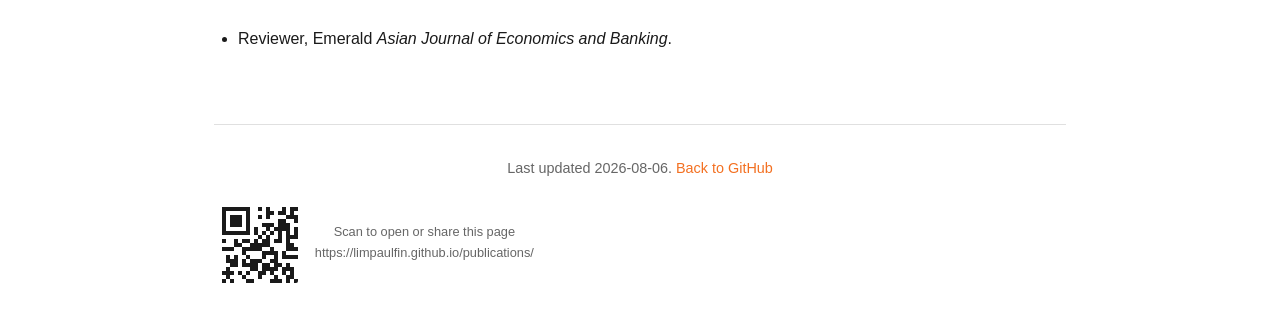
==== commit e2bc61c5: "feat(site): proper nav menu on all pages, structured publication entries, readable library list" ====
--- a/index.html
+++ b/index.html
@@ -89,6 +89,19 @@
     .hero-notes .header-links { display: flex; flex-wrap: wrap; gap: 0.25rem 1.1rem; font-size: 0.9rem; margin: 0 0 1rem; }
     @media (max-width: 600px) { .portrait { flex-basis: 120px; width: 120px; height: auto; } .hero-notes .header-links { font-size: 0.82rem; gap: 0.2rem 0.9rem; } }
     .badge { margin-right: 0.4rem; }
+  
+    .site-nav { display: flex; flex-wrap: wrap; gap: 0.25rem 1.25rem; padding: 0.75rem 0; margin-bottom: 1.5rem; border-bottom: 2px solid #F37021; }
+    .site-nav a { color: #1a1a1a; text-decoration: none; font-weight: 600; font-size: 0.98rem; }
+    .site-nav a:hover { color: #F37021; }
+    .site-nav a.active { color: #F37021; border-bottom: 2px solid #F37021; }
+
+    .pub-list li { margin-bottom: 1.25rem; padding-bottom: 1.25rem; border-bottom: 1px solid #e5e5e5; }
+    .pub-title { font-size: 1.12rem; font-weight: 700; line-height: 1.4; margin-bottom: 0.4rem; }
+    .pub-field { display: flex; gap: 0.75rem; margin: 0.15rem 0; }
+    .pub-k { flex: 0 0 5.4rem; color: #666; font-size: 0.82rem; font-weight: 700; text-transform: uppercase; letter-spacing: 0.05em; padding-top: 0.2rem; }
+    .pub-v { flex: 1; }
+    .pub-meta { margin-top: 0.45rem; }
+    .pub-note { color: #666; font-size: 0.92rem; }
   </style>
   <link rel="icon" type="image/svg+xml" href="favicon.svg">
   <link rel="icon" type="image/png" sizes="32x32" href="favicon-32.png">
@@ -97,6 +110,13 @@
   <style id="qr-css">.qr-share{display:flex;align-items:center;gap:.8rem;margin:1.2rem 0 0;font-size:.8rem;color:#666}.qr-share svg{width:88px;height:88px;flex:none;border-radius:6px;background:#fff;padding:4px}@media (prefers-color-scheme:dark){.qr-share{color:#c9c9c9}}</style>
 </head>
 <body>
+  <nav class="site-nav">
+    <a href="index.html" class="active" aria-current="page">Publications</a>
+    <a href="work.html">What I build, and why</a>
+    <a href="certificates.html">Certificates</a>
+    <a href="blog.html">Blog</a>
+    <a href="library.html">My Library</a>
+  </nav>
   <header>
     <div class="hero">
       <img class="portrait" src="portrait.jpg" alt="Portrait of Thanh-Phong Lam" width="200" height="260">
@@ -108,7 +128,7 @@
       </div>
     </div>
     <div class="hero-notes">
-      <p class="hero-line"><strong>Awards:</strong> Best Paper, SCI-2026; Best Paper, BDP-6 2026; Best Paper, Second Place, ECONVN 2026/27. <a href="certificates.html" target="_blank" rel="noopener noreferrer">Certificates &rarr;</a> &nbsp; <a href="work.html" target="_blank" rel="noopener noreferrer">What I build, and why &rarr;</a> &nbsp; <a href="blog.html" target="_blank" rel="noopener noreferrer">Blog &rarr;</a> &nbsp; <a href="library.html" target="_blank" rel="noopener noreferrer">My Library &rarr;</a></p>
+      <p class="hero-line"><strong>Awards:</strong> Best Paper, SCI-2026; Best Paper, BDP-6 2026; Best Paper, Second Place, ECONVN 2026/27.</p>
         <div class="header-links">
       <a href="https://orcid.org/0009-0001-7790-5671" target="_blank" rel="noopener noreferrer">ORCID 0009-0001-7790-5671</a>
       <a href="https://github.com/limpaulfin" target="_blank" rel="noopener noreferrer">GitHub: limpaulfin</a>
@@ -126,173 +146,289 @@
     <section id="journals">
       <h2>Journal Articles (10)</h2>
       <ol>
-        <li>
-          Ho, T.-L., Pham, H., Hoang, Q. D., Duong Thi Binh, A., <strong>Lam, T.-P.</strong>, Ngo, D.-T., Nguyen, T. T. "Discovering Session-Level Demand Patterns for Reinforcement Learning-based Dynamic Inventory Allocation in Live-Streaming E-Commerce." <em>Knowledge and Information Systems</em> (Springer), 2026.
-          <a class="doi" href="https://doi.org/10.1007/s10115-026-02895-y" target="_blank" rel="noopener noreferrer">doi.org/10.1007/s10115-026-02895-y</a>
-          <div class="badge">Q1, Springer</div>
-        </li>
-        <li>
-          Ho, T.-L., <strong>Lam, T.-P.</strong> "EduMSRA: A Multi-Source Educational Research Agent Integrating Retrieval-Augmented Generation and Model Context Protocol for Adaptive Intelligent Tutoring Systems." <em>Applied Sciences</em> (MDPI), 16(9), 4400, 2026.
-          <a class="doi" href="https://doi.org/10.3390/app16094400" target="_blank" rel="noopener noreferrer">doi.org/10.3390/app16094400</a>
-          <div class="badge">Q2 SCIE / Scopus</div>
-        </li>
-        <li>
-          <strong>Lam, T.-P.</strong>, Ho, T.-L., Nguyen, H.-D. "Event-Triggered Stabilization of Positive Takagi-Sugeno Fuzzy Systems under Lévy Noise via Linear Programming." <em>International Journal of Innovative Computing, Information and Control</em> (IJICIC), 22(6), 1539-1552, 2026.
-          <a class="doi" href="https://doi.org/10.24507/ijicic.22.06.1539" target="_blank" rel="noopener noreferrer">doi.org/10.24507/ijicic.22.06.1539</a>
-          <div class="badge">Published</div>
-          <div class="badge">Scopus Q3</div>
-        </li>
-        <li>
-          <strong>Lam, T.-P.</strong> "Bayesian ESG-Credit-Risk Assessment of Vietnamese Commercial Banks." <em>TDMU Journal of Science</em>, 8(2), 2026.
-          <a class="doi" href="https://doi.org/10.37550/tdmu.EJS/2026.02.745" target="_blank" rel="noopener noreferrer">doi.org/10.37550/tdmu.EJS/2026.02.745</a>
-          <div class="badge">Published</div>
-        </li>
-        <li>
-          Bui-Nguyen, P.-D., <strong>Lam, T.-P.</strong>, Nguyen, N.-M.-Q. "Bayesian Supply-Chain Risk in Green Logistics: Evidence from Binh Duong." <em>TDMU Journal of Science</em>, 2026.
-          <div class="badge">Published</div>
-        </li>
-              <li>
-          Nguyen, H.-A.-V., Tran, V.-T., <strong>Lam, T.-P.</strong> "AI-Driven Customer Segmentation for Embedded Finance in E-Commerce: An HDBSCAN-RFM Approach for BNPL Credit Scoring." <em>Journal of Network Intelligence, 2026</em>.
-          <div class="badge">Accepted</div>
-        </li>
-        <li>
-          <strong>Lam, T.-P.</strong> "Quantum-Resilient Differential Privacy via Finite-Field Randomisation for Vietnamese Banking Aggregates." <em>Asian Journal of Applied Financial Econometrics (AJAFE), 2026</em>.
-          <div class="badge">Accepted</div>
-        </li>
-        <li>
-          <strong>Lam, T.-P.</strong> "Extending the A Priori Procedure to Heterogeneous Variances: A Welch–Satterthwaite Approach with US S&amp;P 500 ETF and Vietnamese VN30 Sectoral Evidence." <em>Asian Journal of Applied Financial Econometrics (AJAFE), 2026</em>.
-          <div class="badge">Accepted</div>
-        </li>
-        <li>
-          <strong>Lam, T.-P.</strong>, Nguyen, H.-D. "Benchmarking LLM Agents Orchestrating Mathematical Tools on the Vietnamese Stock Market." <em>Asian Journal of Economics and Banking (AJEB), Emerald, 2026</em>.
-          <div class="badge">Accepted</div>
-        </li>
-              <li>
-          <strong>Lam, T.-P.</strong>, Tran, T.-H.-N. "Income Diversification and Bank Stability in Vietnam: A System GMM and Bayesian Analysis." <em>Asian Journal of Economics and Banking (AJEB), Emerald, 2026</em>.
-          <div class="badge">Accepted</div>
-        </li>
+    <li class="pub">
+      <h3 class="pub-title">Discovering Session-Level Demand Patterns for Reinforcement Learning-based Dynamic Inventory Allocation in Live-Streaming E-Commerce</h3>
+      <div class="pub-field"><span class="pub-k">Authors</span><span class="pub-v">Ho, T.-L., Pham, H., Hoang, Q. D., Duong Thi Binh, A., <strong>Lam, T.-P.</strong>, Ngo, D.-T., Nguyen, T. T.</span></div>
+      <div class="pub-field"><span class="pub-k">Venue</span><span class="pub-v"><em>Knowledge and Information Systems</em></span></div>
+      <div class="pub-field"><span class="pub-k">Publisher</span><span class="pub-v">Springer</span></div>
+      <div class="pub-field"><span class="pub-k">Year</span><span class="pub-v">2026</span></div>
+      <div class="pub-meta"><a class="doi" href="https://doi.org/10.1007/s10115-026-02895-y" target="_blank" rel="noopener noreferrer">doi.org/10.1007/s10115-026-02895-y</a> <div class="badge">Q1, Springer</div></div>
+    </li>
+    <li class="pub">
+      <h3 class="pub-title">EduMSRA: A Multi-Source Educational Research Agent Integrating Retrieval-Augmented Generation and Model Context Protocol for Adaptive Intelligent Tutoring Systems</h3>
+      <div class="pub-field"><span class="pub-k">Authors</span><span class="pub-v">Ho, T.-L., <strong>Lam, T.-P.</strong></span></div>
+      <div class="pub-field"><span class="pub-k">Venue</span><span class="pub-v"><em>Applied Sciences</em>, 16(9), 4400</span></div>
+      <div class="pub-field"><span class="pub-k">Publisher</span><span class="pub-v">MDPI</span></div>
+      <div class="pub-field"><span class="pub-k">Year</span><span class="pub-v">2026</span></div>
+      <div class="pub-meta"><a class="doi" href="https://doi.org/10.3390/app16094400" target="_blank" rel="noopener noreferrer">doi.org/10.3390/app16094400</a> <div class="badge">Q2 SCIE / Scopus</div></div>
+    </li>
+    <li class="pub">
+      <h3 class="pub-title">Event-Triggered Stabilization of Positive Takagi-Sugeno Fuzzy Systems under Lévy Noise via Linear Programming</h3>
+      <div class="pub-field"><span class="pub-k">Authors</span><span class="pub-v"><strong>Lam, T.-P.</strong>, Ho, T.-L., Nguyen, H.-D.</span></div>
+      <div class="pub-field"><span class="pub-k">Venue</span><span class="pub-v"><em>International Journal of Innovative Computing, Information and Control (IJICIC)</em>, 22(6), 1539-1552</span></div>
+      <div class="pub-field"><span class="pub-k">Year</span><span class="pub-v">2026</span></div>
+      <div class="pub-meta"><a class="doi" href="https://doi.org/10.24507/ijicic.22.06.1539" target="_blank" rel="noopener noreferrer">doi.org/10.24507/ijicic.22.06.1539</a> <div class="badge">Published</div> <div class="badge">Scopus Q3</div></div>
+    </li>
+    <li class="pub">
+      <h3 class="pub-title">Bayesian ESG-Credit-Risk Assessment of Vietnamese Commercial Banks</h3>
+      <div class="pub-field"><span class="pub-k">Authors</span><span class="pub-v"><strong>Lam, T.-P.</strong></span></div>
+      <div class="pub-field"><span class="pub-k">Venue</span><span class="pub-v"><em>TDMU Journal of Science</em>, 8(2)</span></div>
+      <div class="pub-field"><span class="pub-k">Year</span><span class="pub-v">2026</span></div>
+      <div class="pub-meta"><a class="doi" href="https://doi.org/10.37550/tdmu.EJS/2026.02.745" target="_blank" rel="noopener noreferrer">doi.org/10.37550/tdmu.EJS/2026.02.745</a> <div class="badge">Published</div></div>
+    </li>
+    <li class="pub">
+      <h3 class="pub-title">Bayesian Supply-Chain Risk in Green Logistics: Evidence from Binh Duong</h3>
+      <div class="pub-field"><span class="pub-k">Authors</span><span class="pub-v">Bui-Nguyen, P.-D., <strong>Lam, T.-P.</strong>, Nguyen, N.-M.-Q.</span></div>
+      <div class="pub-field"><span class="pub-k">Venue</span><span class="pub-v"><em>TDMU Journal of Science</em></span></div>
+      <div class="pub-field"><span class="pub-k">Year</span><span class="pub-v">2026</span></div>
+      <div class="pub-meta"><div class="badge">Published</div></div>
+    </li>
+    <li class="pub">
+      <h3 class="pub-title">AI-Driven Customer Segmentation for Embedded Finance in E-Commerce: An HDBSCAN-RFM Approach for BNPL Credit Scoring</h3>
+      <div class="pub-field"><span class="pub-k">Authors</span><span class="pub-v">Nguyen, H.-A.-V., Tran, V.-T., <strong>Lam, T.-P.</strong></span></div>
+      <div class="pub-field"><span class="pub-k">Venue</span><span class="pub-v"><em>Journal of Network Intelligence</em></span></div>
+      <div class="pub-field"><span class="pub-k">Year</span><span class="pub-v">2026</span></div>
+      <div class="pub-meta"><div class="badge">Accepted</div></div>
+    </li>
+    <li class="pub">
+      <h3 class="pub-title">Quantum-Resilient Differential Privacy via Finite-Field Randomisation for Vietnamese Banking Aggregates</h3>
+      <div class="pub-field"><span class="pub-k">Authors</span><span class="pub-v"><strong>Lam, T.-P.</strong></span></div>
+      <div class="pub-field"><span class="pub-k">Venue</span><span class="pub-v"><em>Asian Journal of Applied Financial Econometrics (AJAFE)</em></span></div>
+      <div class="pub-field"><span class="pub-k">Year</span><span class="pub-v">2026</span></div>
+      <div class="pub-meta"><div class="badge">Accepted</div></div>
+    </li>
+    <li class="pub">
+      <h3 class="pub-title">Extending the A Priori Procedure to Heterogeneous Variances: A Welch–Satterthwaite Approach with US S&amp;P 500 ETF and Vietnamese VN30 Sectoral Evidence</h3>
+      <div class="pub-field"><span class="pub-k">Authors</span><span class="pub-v"><strong>Lam, T.-P.</strong></span></div>
+      <div class="pub-field"><span class="pub-k">Venue</span><span class="pub-v"><em>Asian Journal of Applied Financial Econometrics (AJAFE)</em></span></div>
+      <div class="pub-field"><span class="pub-k">Year</span><span class="pub-v">2026</span></div>
+      <div class="pub-meta"><div class="badge">Accepted</div></div>
+    </li>
+    <li class="pub">
+      <h3 class="pub-title">Benchmarking LLM Agents Orchestrating Mathematical Tools on the Vietnamese Stock Market</h3>
+      <div class="pub-field"><span class="pub-k">Authors</span><span class="pub-v"><strong>Lam, T.-P.</strong>, Nguyen, H.-D.</span></div>
+      <div class="pub-field"><span class="pub-k">Venue</span><span class="pub-v"><em>Asian Journal of Economics and Banking (AJEB)</em></span></div>
+      <div class="pub-field"><span class="pub-k">Publisher</span><span class="pub-v">Emerald</span></div>
+      <div class="pub-field"><span class="pub-k">Year</span><span class="pub-v">2026</span></div>
+      <div class="pub-meta"><div class="badge">Accepted</div></div>
+    </li>
+    <li class="pub">
+      <h3 class="pub-title">Income Diversification and Bank Stability in Vietnam: A System GMM and Bayesian Analysis</h3>
+      <div class="pub-field"><span class="pub-k">Authors</span><span class="pub-v"><strong>Lam, T.-P.</strong>, Tran, T.-H.-N.</span></div>
+      <div class="pub-field"><span class="pub-k">Venue</span><span class="pub-v"><em>Asian Journal of Economics and Banking (AJEB)</em></span></div>
+      <div class="pub-field"><span class="pub-k">Publisher</span><span class="pub-v">Emerald</span></div>
+      <div class="pub-field"><span class="pub-k">Year</span><span class="pub-v">2026</span></div>
+      <div class="pub-meta"><div class="badge">Accepted</div></div>
+    </li>
       </ol>
     </section>
 
     <section id="conferences">
       <h2>Conference Papers and Book Chapters (27)</h2>
       <ol>
-        <li>
-          <strong>Lam, T.-P.</strong>, Tran, V.-T., Nguyen, H.-A.-V. "AgenticGraph-RAG: Multi-Hop Question Answering via Graph-Augmented Retrieval and Adversarial Tool-Augmented Generation." <em>FICTA 2026</em>, Springer.
-          <div class="badge">Scopus</div>
-        </li>
-        <li>
-          Tran, V.-T., Nguyen, H.-A.-V., <strong>Lam, T.-P.</strong>, Nguyen, S.-T. "RAG-Based Algorithmic Assurance for Greenwashing Detection." <em>SCI 2026, 8th International Conference on Smart Computing and Informatics</em>, Springer.
-          <div class="badge">Scopus / WoS</div>
-        </li>
-        <li>
-          Tran, V.-T., Nguyen, H.-A.-V., <strong>Lam, T.-P.</strong>, Nguyen, S.-T. "AI-Powered Supply Chain Intelligence: Balancing Algorithmic Visibility and Compliance Risk in EV Battery Networks." <em>SCI 2026</em>, Springer.
-          <div class="badge">Best Paper Award</div>
-          <div class="badge">Scopus / WoS</div>
-        </li>
-        <li>
-          <strong>Lam, T.-P.</strong>, Ho, T.-L. "Bayesian Network Inference for Resolving Uncertainty in Financial Depth-Stability Links." <em>IUKM 2026</em>, Springer LNAI.
-          <a class="doi" href="https://doi.org/10.1007/978-981-92-5644-0_1" target="_blank" rel="noopener noreferrer">doi.org/10.1007/978-981-92-5644-0_1</a>
-          <div class="badge">Springer LNAI</div>
-        </li>
-        <li>
-          Nguyen, T.-N., et al., <strong>Lam, T.-P.</strong> "An Optimization Framework for Smart Warehouse Bin Assignment: Bayesian Optimization with APP Sample Planning and Gain-Probability Evaluation." <em>IUKM 2026</em>, Springer LNAI.
-          <a class="doi" href="https://doi.org/10.1007/978-981-92-5644-0_31" target="_blank" rel="noopener noreferrer">doi.org/10.1007/978-981-92-5644-0_31</a>
-          <div class="badge">Springer LNAI</div>
-        </li>
-        <li>
-          Ho, T.-L., <strong>Lam, T.-P.</strong> "A Robust Causal-Inference Framework for Optimizing Direct-Marketing Campaigns." <em>Computational Intelligence in Engineering Science</em> (ICCIES 2026), Springer.
-          <a class="doi" href="https://doi.org/10.1007/978-3-032-21628-1_4" target="_blank" rel="noopener noreferrer">doi.org/10.1007/978-3-032-21628-1_4</a>
-          <div class="badge">Scopus</div>
-        </li>
-        <li>
-          <strong>Lam, T.-P.</strong>, Nguyen, H.-D. "Stochastic Stability and Controller Design for Positive Takagi-Sugeno Fuzzy Systems with Delay under Levy Noise." <em>6th International Conference on Mathematics of the Central Region and the Central Highlands</em>, 2026.
-          <div class="badge">Accepted</div>
-        </li>
-        <li>
-          <strong>Lam, T.-P.</strong>, Bui-Nguyen, P.-D. "State Capitalism in the AI Era: Assessing South Korea's Digital and Green New Deals." <em>HUIT Journal of Science, ICE 2026 special issue</em>.
-          <a class="doi" href="https://doi.org/10.62985/j.huit_ojs.vol26.no3e.509" target="_blank" rel="noopener noreferrer">doi.org/10.62985/j.huit_ojs.vol26.no3e.509</a>
-          <div class="badge">Published</div>
-        </li>
-        <li>
-          Bui-Nguyen, P.-D., <strong>Lam, T.-P.</strong>, Nguyen, N.-M.-Q. "Beyond the Device: B2G Ecosystems and Human-in-the-Loop Services for Care Robots in South Korea's Silver Economy." <em>HUIT Journal of Science, ICE 2026 special issue</em>.
-          <a class="doi" href="https://doi.org/10.62985/j.huit_ojs.vol26.no3e.583" target="_blank" rel="noopener noreferrer">doi.org/10.62985/j.huit_ojs.vol26.no3e.583</a>
-          <div class="badge">Published</div>
-        </li>
-        <li>
-          Le, P.-T., Ho, T.-L., <strong>Lam, T.-P.</strong> "US Tariff Pass-Through to Vietnam: A Sign-Restricted Bayesian SVAR." <em>ICOAE 2026, International Conference on Applied Economics</em>, Warsaw.
-          <div class="badge">Accepted</div>
-        </li>
-        <li>
-          Le, P.-T., Ho, T.-L., <strong>Lam, T.-P.</strong> "Bayesian VAR Analysis of US Economic Crisis Transmission to Vietnam: Lessons from 2007-2008 and Structural Buffers of the Post-GFC Decade." <em>ICOAE 2026</em>, Warsaw.
-          <div class="badge">Accepted</div>
-        </li>
-        <li>
-          Nguyen, H.-D., <strong>Lam, T.-P.</strong>, Bui-Nguyen, P.-D. "ChatGPT versus Google: A Bayesian Meta-Analysis." <em>AI and Digital Transformation</em>, TDMU proceedings (ISBN), 2026.
-          <div class="badge">Published</div>
-        </li>
-        <li>
-          Doan, T.-H., Tran, V.-T., <strong>Lam, T.-P.</strong> "Who Really Cares About Privacy? A Bayesian Quantile Regression of Privacy Risk Effects on Digital Banking Adoption Intention in Vietnam." <em>ECONVN'2026/27, 10th International Econometric Conference of Vietnam</em>, Springer (Studies in Systems, Decision and Control), submission 43.
-          <div class="badge">Best Paper Award, Second Place</div>
-          <div class="badge">Accepted and presented</div>
-        </li>
-        <li>
-          Huynh-Nguyen, A.-V., Tran, V.-T., <strong>Lam, T.-P.</strong> "Causal Inference for Promotional Campaign Effects in E-Commerce with Extreme Sparsity: A Multi-Method Comparison." <em>ECONVN'2026/27</em>, Springer (Studies in Systems, Decision and Control), submission 31.
-          <div class="badge">Accepted and presented</div>
-        </li>
-        <li>
-          Dinh, H.-T., <strong>Lam, T.-P.</strong> "Detecting Chaotic Phase Transitions in Financial Time Series: A Bayesian Evaluation Framework for LSTM Models on High-Frequency VN30 Data." <em>ECONVN'2026/27</em>, Springer (Studies in Systems, Decision and Control), submission 29.
-          <div class="badge">Accepted and presented</div>
-        </li>
-        <li>
-          <strong>Lam, T.-P.</strong>, Bui-Nguyen, P.-D., Nguyen, N.-M.-Q. "Which Institutional Dimension Is Most Associated With Green Finance? A Bayesian Model Averaging Analysis of a Twelve-Country Developing and ASEAN Panel." <em>ISSD 2026, International Symposium on Sustainable Development, RMIT University Vietnam, 23 October 2026</em>. Abstract printed in the symposium abstract book (p. 37).
-          <div class="badge">Presented; abstract in symposium book</div>
-        </li>
-        <li>
-          <strong>Lam, T.-P.</strong>, Nguyen, N.-M.-Q., Bui-Nguyen, P.-D. "The Digital Divide and Harmonized Learning Outcomes: A Country-Level Bayesian Regression on World Bank Open Data." <em>ISSD 2026, International Symposium on Sustainable Development, RMIT University Vietnam, 23 October 2026</em>. Abstract printed in the symposium abstract book (pp. 24-25).
-          <div class="badge">Presented; abstract in symposium book</div>
-        </li>
-        <li>
-          <strong>Lam, T.-P.</strong>, Nguyen, N.-M.-Q., Bui-Nguyen, P.-D. "Spatial Spillovers of Provincial Digital Transformation in Vietnam: A Bayesian Weight-Matrix Ensemble." <em>Proceedings of the International Conference on Digital Economy in Modern Management, 2026</em>.
-          <div class="badge">Conference proceedings</div>
-        </li>
-        <li>
-          <strong>Lam, T.-P.</strong>, Nguyen, H.-D. "Computation, Not Recall: A Contamination-Resistant Benchmark for Tool-Augmented Language Models in Digital Accounting and Auditing." <em>Proceedings of the 6th International Conference on Business Based on Digital Platform (BDP-6), 2026</em>.
-          <div class="badge">Best Paper Award</div>
-          <div class="badge">Accepted</div>
-        </li>
-        <li>
-          Tran, T.-H.-N., <strong>Lam, T.-P.</strong>, Nguyen, N.-M.-Q. "Ứng dụng mô hình dấu vết kiến thức Bayesian mờ (Fuzzy-BKT) đánh giá năng lực thông tin và phát hiện phụ thuộc AI của sinh viên trong hệ thống thư viện số thông minh tại trường đại học." <em>Kỷ yếu Hội thảo Khoa học: Thư viện số và trí tuệ nhân tạo (ISBN 978-632-03-1603-8), 2026</em>.
-          <div class="badge">Conference proceedings</div>
-        </li>
-              <li>
-          Nguyen, D.-T., Nguyen, H.-A.-V., <strong>Lam, T.-P.</strong> "The Bayesian Energy Paradox of AI: A Structural Equation Modeling Approach with Informative Priors." <em>Renewable Energy and Sustainable Development: Innovation and Transformation, Springer World Sustainability Series (edited volume)</em>.
-          <div class="badge">Accepted by the Editorial Board; Springer publication pending</div>
-        </li>
-        <li>
-          Nguyen, T.-T.-H., Tran, V.-T., <strong>Lam, T.-P.</strong> "Bayesian Hierarchical Modeling of Green FDI Determinants: Institutional Quality and Climate Finance in Developing Economies." <em>Renewable Energy and Sustainable Development: Innovation and Transformation, Springer World Sustainability Series (edited volume)</em>.
-          <div class="badge">Accepted by the Editorial Board; Springer publication pending</div>
-        </li>
-              <li>
-          Tran, V.-T., Nguyen, H.-A.-V., Nguyen, S.-T., <strong>Lam, T.-P.</strong> "AI-Driven Decision Intelligence in Healthcare Supply Chains: A Most-Similar-Systems Comparison of Three ASEAN Economies." <em>Edited book chapter, IGI Global Scientific Publishing</em>.
-          <div class="badge">Accepted</div>
-        </li>
-              <li>
-          Nguyen, N.-M.-Q., Ho-Van, K., <strong>Lam, T.-P.</strong> "Impact of Prompt Quality on Generative AI Response Quality: A Controlled Experiment with IT Students." <em>SOICT 2026, Springer CCIS</em>.
-          <div class="badge">Accepted</div>
-        </li>
-        <li>
-          Nguyen, N.-M.-Q., <strong>Lam, T.-P.</strong> "Forgetting as a Feature: A Bayesian Dirichlet Process Mixture with Time-Discounted Chinese Restaurant Process for Online LLM Memory." <em>EAI FISAT 2026, International Conference on Intelligent Systems and Advanced Technologies</em>.
-          <div class="badge">Accepted</div>
-        </li>
-        <li>
-          Nguyen, N.-M.-Q., Ho-Van, K., <strong>Lam, T.-P.</strong> "Spherical Fuzzy TOPSIS for Sustainable Pharmaceutical Supply Chain Nudging." <em>EAI FISAT 2026, International Conference on Intelligent Systems and Advanced Technologies</em>.
-          <div class="badge">Accepted</div>
-        </li>
-        <li>
-          Nguyen, N.-M.-Q., Ho-Van, K., <strong>Lam, T.-P.</strong> "Regime-Dependent Association between Carbon-Emissions Intensity and Equity-Market Valuation: A Bayesian Hierarchical Panel of Economies, 2000-2023." <em>EAI FISAT 2026, International Conference on Intelligent Systems and Advanced Technologies</em>.
-          <div class="badge">Accepted</div>
-        </li>
+    <li class="pub">
+      <h3 class="pub-title">AgenticGraph-RAG: Multi-Hop Question Answering via Graph-Augmented Retrieval and Adversarial Tool-Augmented Generation</h3>
+      <div class="pub-field"><span class="pub-k">Authors</span><span class="pub-v"><strong>Lam, T.-P.</strong>, Tran, V.-T., Nguyen, H.-A.-V.</span></div>
+      <div class="pub-field"><span class="pub-k">Venue</span><span class="pub-v"><em>FICTA 2026</em></span></div>
+      <div class="pub-field"><span class="pub-k">Publisher</span><span class="pub-v">Springer</span></div>
+      <div class="pub-field"><span class="pub-k">Year</span><span class="pub-v">2026</span></div>
+      <div class="pub-meta"><div class="badge">Scopus</div></div>
+    </li>
+    <li class="pub">
+      <h3 class="pub-title">RAG-Based Algorithmic Assurance for Greenwashing Detection</h3>
+      <div class="pub-field"><span class="pub-k">Authors</span><span class="pub-v">Tran, V.-T., Nguyen, H.-A.-V., <strong>Lam, T.-P.</strong>, Nguyen, S.-T.</span></div>
+      <div class="pub-field"><span class="pub-k">Venue</span><span class="pub-v"><em>SCI 2026, 8th International Conference on Smart Computing and Informatics</em></span></div>
+      <div class="pub-field"><span class="pub-k">Publisher</span><span class="pub-v">Springer</span></div>
+      <div class="pub-field"><span class="pub-k">Year</span><span class="pub-v">2026</span></div>
+      <div class="pub-meta"><div class="badge">Scopus / WoS</div></div>
+    </li>
+    <li class="pub">
+      <h3 class="pub-title">AI-Powered Supply Chain Intelligence: Balancing Algorithmic Visibility and Compliance Risk in EV Battery Networks</h3>
+      <div class="pub-field"><span class="pub-k">Authors</span><span class="pub-v">Tran, V.-T., Nguyen, H.-A.-V., <strong>Lam, T.-P.</strong>, Nguyen, S.-T.</span></div>
+      <div class="pub-field"><span class="pub-k">Venue</span><span class="pub-v"><em>SCI 2026</em></span></div>
+      <div class="pub-field"><span class="pub-k">Publisher</span><span class="pub-v">Springer</span></div>
+      <div class="pub-field"><span class="pub-k">Year</span><span class="pub-v">2026</span></div>
+      <div class="pub-meta"><div class="badge">Best Paper Award</div> <div class="badge">Scopus / WoS</div></div>
+    </li>
+    <li class="pub">
+      <h3 class="pub-title">Bayesian Network Inference for Resolving Uncertainty in Financial Depth-Stability Links</h3>
+      <div class="pub-field"><span class="pub-k">Authors</span><span class="pub-v"><strong>Lam, T.-P.</strong>, Ho, T.-L.</span></div>
+      <div class="pub-field"><span class="pub-k">Venue</span><span class="pub-v"><em>IUKM 2026</em></span></div>
+      <div class="pub-field"><span class="pub-k">Publisher</span><span class="pub-v">Springer</span></div>
+      <div class="pub-field"><span class="pub-k">Year</span><span class="pub-v">2026</span></div>
+      <div class="pub-meta"><a class="doi" href="https://doi.org/10.1007/978-981-92-5644-0_1" target="_blank" rel="noopener noreferrer">doi.org/10.1007/978-981-92-5644-0_1</a> <div class="badge">Springer LNAI</div> <span class="pub-note">Springer LNAI series</span></div>
+    </li>
+    <li class="pub">
+      <h3 class="pub-title">An Optimization Framework for Smart Warehouse Bin Assignment: Bayesian Optimization with APP Sample Planning and Gain-Probability Evaluation</h3>
+      <div class="pub-field"><span class="pub-k">Authors</span><span class="pub-v">Nguyen, T.-N., et al., <strong>Lam, T.-P.</strong></span></div>
+      <div class="pub-field"><span class="pub-k">Venue</span><span class="pub-v"><em>IUKM 2026</em></span></div>
+      <div class="pub-field"><span class="pub-k">Publisher</span><span class="pub-v">Springer</span></div>
+      <div class="pub-field"><span class="pub-k">Year</span><span class="pub-v">2026</span></div>
+      <div class="pub-meta"><a class="doi" href="https://doi.org/10.1007/978-981-92-5644-0_31" target="_blank" rel="noopener noreferrer">doi.org/10.1007/978-981-92-5644-0_31</a> <div class="badge">Springer LNAI</div> <span class="pub-note">Springer LNAI series</span></div>
+    </li>
+    <li class="pub">
+      <h3 class="pub-title">A Robust Causal-Inference Framework for Optimizing Direct-Marketing Campaigns</h3>
+      <div class="pub-field"><span class="pub-k">Authors</span><span class="pub-v">Ho, T.-L., <strong>Lam, T.-P.</strong></span></div>
+      <div class="pub-field"><span class="pub-k">Venue</span><span class="pub-v"><em>Computational Intelligence in Engineering Science</em></span></div>
+      <div class="pub-field"><span class="pub-k">Publisher</span><span class="pub-v">Springer</span></div>
+      <div class="pub-field"><span class="pub-k">Year</span><span class="pub-v">2026</span></div>
+      <div class="pub-meta"><a class="doi" href="https://doi.org/10.1007/978-3-032-21628-1_4" target="_blank" rel="noopener noreferrer">doi.org/10.1007/978-3-032-21628-1_4</a> <div class="badge">Scopus</div> <span class="pub-note">ICCIES 2026</span></div>
+    </li>
+    <li class="pub">
+      <h3 class="pub-title">Stochastic Stability and Controller Design for Positive Takagi-Sugeno Fuzzy Systems with Delay under Levy Noise</h3>
+      <div class="pub-field"><span class="pub-k">Authors</span><span class="pub-v"><strong>Lam, T.-P.</strong>, Nguyen, H.-D.</span></div>
+      <div class="pub-field"><span class="pub-k">Venue</span><span class="pub-v"><em>6th International Conference on Mathematics of the Central Region and the Central Highlands</em></span></div>
+      <div class="pub-field"><span class="pub-k">Year</span><span class="pub-v">2026</span></div>
+      <div class="pub-meta"><div class="badge">Accepted</div></div>
+    </li>
+    <li class="pub">
+      <h3 class="pub-title">State Capitalism in the AI Era: Assessing South Korea's Digital and Green New Deals</h3>
+      <div class="pub-field"><span class="pub-k">Authors</span><span class="pub-v"><strong>Lam, T.-P.</strong>, Bui-Nguyen, P.-D.</span></div>
+      <div class="pub-field"><span class="pub-k">Venue</span><span class="pub-v"><em>HUIT Journal of Science, ICE 2026 special issue</em></span></div>
+      <div class="pub-field"><span class="pub-k">Year</span><span class="pub-v">2026</span></div>
+      <div class="pub-meta"><a class="doi" href="https://doi.org/10.62985/j.huit_ojs.vol26.no3e.509" target="_blank" rel="noopener noreferrer">doi.org/10.62985/j.huit_ojs.vol26.no3e.509</a> <div class="badge">Published</div></div>
+    </li>
+    <li class="pub">
+      <h3 class="pub-title">Beyond the Device: B2G Ecosystems and Human-in-the-Loop Services for Care Robots in South Korea's Silver Economy</h3>
+      <div class="pub-field"><span class="pub-k">Authors</span><span class="pub-v">Bui-Nguyen, P.-D., <strong>Lam, T.-P.</strong>, Nguyen, N.-M.-Q.</span></div>
+      <div class="pub-field"><span class="pub-k">Venue</span><span class="pub-v"><em>HUIT Journal of Science, ICE 2026 special issue</em></span></div>
+      <div class="pub-field"><span class="pub-k">Year</span><span class="pub-v">2026</span></div>
+      <div class="pub-meta"><a class="doi" href="https://doi.org/10.62985/j.huit_ojs.vol26.no3e.583" target="_blank" rel="noopener noreferrer">doi.org/10.62985/j.huit_ojs.vol26.no3e.583</a> <div class="badge">Published</div></div>
+    </li>
+    <li class="pub">
+      <h3 class="pub-title">US Tariff Pass-Through to Vietnam: A Sign-Restricted Bayesian SVAR</h3>
+      <div class="pub-field"><span class="pub-k">Authors</span><span class="pub-v">Le, P.-T., Ho, T.-L., <strong>Lam, T.-P.</strong></span></div>
+      <div class="pub-field"><span class="pub-k">Venue</span><span class="pub-v"><em>ICOAE 2026, International Conference on Applied Economics</em></span></div>
+      <div class="pub-field"><span class="pub-k">Year</span><span class="pub-v">2026</span></div>
+      <div class="pub-meta"><div class="badge">Accepted</div> <span class="pub-note">Warsaw</span></div>
+    </li>
+    <li class="pub">
+      <h3 class="pub-title">Bayesian VAR Analysis of US Economic Crisis Transmission to Vietnam: Lessons from 2007-2008 and Structural Buffers of the Post-GFC Decade</h3>
+      <div class="pub-field"><span class="pub-k">Authors</span><span class="pub-v">Le, P.-T., Ho, T.-L., <strong>Lam, T.-P.</strong></span></div>
+      <div class="pub-field"><span class="pub-k">Venue</span><span class="pub-v"><em>ICOAE 2026</em></span></div>
+      <div class="pub-field"><span class="pub-k">Year</span><span class="pub-v">2026</span></div>
+      <div class="pub-meta"><div class="badge">Accepted</div> <span class="pub-note">Warsaw</span></div>
+    </li>
+    <li class="pub">
+      <h3 class="pub-title">ChatGPT versus Google: A Bayesian Meta-Analysis</h3>
+      <div class="pub-field"><span class="pub-k">Authors</span><span class="pub-v">Nguyen, H.-D., <strong>Lam, T.-P.</strong>, Bui-Nguyen, P.-D.</span></div>
+      <div class="pub-field"><span class="pub-k">Venue</span><span class="pub-v"><em>AI and Digital Transformation</em></span></div>
+      <div class="pub-field"><span class="pub-k">Publisher</span><span class="pub-v">TDMU proceedings</span></div>
+      <div class="pub-field"><span class="pub-k">Year</span><span class="pub-v">2026</span></div>
+      <div class="pub-meta"><div class="badge">Published</div></div>
+    </li>
+    <li class="pub">
+      <h3 class="pub-title">Who Really Cares About Privacy? A Bayesian Quantile Regression of Privacy Risk Effects on Digital Banking Adoption Intention in Vietnam</h3>
+      <div class="pub-field"><span class="pub-k">Authors</span><span class="pub-v">Doan, T.-H., Tran, V.-T., <strong>Lam, T.-P.</strong></span></div>
+      <div class="pub-field"><span class="pub-k">Venue</span><span class="pub-v"><em>ECONVN'2026/27, 10th International Econometric Conference of Vietnam</em></span></div>
+      <div class="pub-field"><span class="pub-k">Publisher</span><span class="pub-v">Springer</span></div>
+      <div class="pub-field"><span class="pub-k">Year</span><span class="pub-v">2026</span></div>
+      <div class="pub-meta"><div class="badge">Best Paper Award, Second Place</div> <div class="badge">Accepted and presented</div> <span class="pub-note">Series: Studies in Systems, Decision and Control · Submission 43</span></div>
+    </li>
+    <li class="pub">
+      <h3 class="pub-title">Causal Inference for Promotional Campaign Effects in E-Commerce with Extreme Sparsity: A Multi-Method Comparison</h3>
+      <div class="pub-field"><span class="pub-k">Authors</span><span class="pub-v">Huynh-Nguyen, A.-V., Tran, V.-T., <strong>Lam, T.-P.</strong></span></div>
+      <div class="pub-field"><span class="pub-k">Venue</span><span class="pub-v"><em>ECONVN'2026/27</em></span></div>
+      <div class="pub-field"><span class="pub-k">Publisher</span><span class="pub-v">Springer</span></div>
+      <div class="pub-field"><span class="pub-k">Year</span><span class="pub-v">2026</span></div>
+      <div class="pub-meta"><div class="badge">Accepted and presented</div> <span class="pub-note">Series: Studies in Systems, Decision and Control · Submission 31</span></div>
+    </li>
+    <li class="pub">
+      <h3 class="pub-title">Detecting Chaotic Phase Transitions in Financial Time Series: A Bayesian Evaluation Framework for LSTM Models on High-Frequency VN30 Data</h3>
+      <div class="pub-field"><span class="pub-k">Authors</span><span class="pub-v">Dinh, H.-T., <strong>Lam, T.-P.</strong></span></div>
+      <div class="pub-field"><span class="pub-k">Venue</span><span class="pub-v"><em>ECONVN'2026/27</em></span></div>
+      <div class="pub-field"><span class="pub-k">Publisher</span><span class="pub-v">Springer</span></div>
+      <div class="pub-field"><span class="pub-k">Year</span><span class="pub-v">2026</span></div>
+      <div class="pub-meta"><div class="badge">Accepted and presented</div> <span class="pub-note">Series: Studies in Systems, Decision and Control · Submission 29</span></div>
+    </li>
+    <li class="pub">
+      <h3 class="pub-title">Which Institutional Dimension Is Most Associated With Green Finance? A Bayesian Model Averaging Analysis of a Twelve-Country Developing and ASEAN Panel</h3>
+      <div class="pub-field"><span class="pub-k">Authors</span><span class="pub-v"><strong>Lam, T.-P.</strong>, Bui-Nguyen, P.-D., Nguyen, N.-M.-Q.</span></div>
+      <div class="pub-field"><span class="pub-k">Venue</span><span class="pub-v"><em>ISSD 2026, International Symposium on Sustainable Development, RMIT University Vietnam, 23 October 2026</em></span></div>
+      <div class="pub-field"><span class="pub-k">Year</span><span class="pub-v">2026</span></div>
+      <div class="pub-meta"><div class="badge">Presented; abstract in symposium book</div> <span class="pub-note">Abstract printed in the symposium abstract book (p. 37)</span></div>
+    </li>
+    <li class="pub">
+      <h3 class="pub-title">The Digital Divide and Harmonized Learning Outcomes: A Country-Level Bayesian Regression on World Bank Open Data</h3>
+      <div class="pub-field"><span class="pub-k">Authors</span><span class="pub-v"><strong>Lam, T.-P.</strong>, Nguyen, N.-M.-Q., Bui-Nguyen, P.-D.</span></div>
+      <div class="pub-field"><span class="pub-k">Venue</span><span class="pub-v"><em>ISSD 2026, International Symposium on Sustainable Development, RMIT University Vietnam, 23 October 2026</em></span></div>
+      <div class="pub-field"><span class="pub-k">Year</span><span class="pub-v">2026</span></div>
+      <div class="pub-meta"><div class="badge">Presented; abstract in symposium book</div> <span class="pub-note">Abstract printed in the symposium abstract book (pp. 24-25)</span></div>
+    </li>
+    <li class="pub">
+      <h3 class="pub-title">Spatial Spillovers of Provincial Digital Transformation in Vietnam: A Bayesian Weight-Matrix Ensemble</h3>
+      <div class="pub-field"><span class="pub-k">Authors</span><span class="pub-v"><strong>Lam, T.-P.</strong>, Nguyen, N.-M.-Q., Bui-Nguyen, P.-D.</span></div>
+      <div class="pub-field"><span class="pub-k">Venue</span><span class="pub-v"><em>Proceedings of the International Conference on Digital Economy in Modern Management, 2026</em></span></div>
+      <div class="pub-field"><span class="pub-k">Year</span><span class="pub-v">2026</span></div>
+      <div class="pub-meta"><div class="badge">Conference proceedings</div></div>
+    </li>
+    <li class="pub">
+      <h3 class="pub-title">Computation, Not Recall: A Contamination-Resistant Benchmark for Tool-Augmented Language Models in Digital Accounting and Auditing</h3>
+      <div class="pub-field"><span class="pub-k">Authors</span><span class="pub-v"><strong>Lam, T.-P.</strong>, Nguyen, H.-D.</span></div>
+      <div class="pub-field"><span class="pub-k">Venue</span><span class="pub-v"><em>Proceedings of the 6th International Conference on Business Based on Digital Platform (BDP-6), 2026</em></span></div>
+      <div class="pub-field"><span class="pub-k">Year</span><span class="pub-v">2026</span></div>
+      <div class="pub-meta"><div class="badge">Best Paper Award</div> <div class="badge">Accepted</div></div>
+    </li>
+    <li class="pub">
+      <h3 class="pub-title">Ứng dụng mô hình dấu vết kiến thức Bayesian mờ (Fuzzy-BKT) đánh giá năng lực thông tin và phát hiện phụ thuộc AI của sinh viên trong hệ thống thư viện số thông minh tại trường đại học</h3>
+      <div class="pub-field"><span class="pub-k">Authors</span><span class="pub-v">Tran, T.-H.-N., <strong>Lam, T.-P.</strong>, Nguyen, N.-M.-Q.</span></div>
+      <div class="pub-field"><span class="pub-k">Venue</span><span class="pub-v"><em>Kỷ yếu Hội thảo Khoa học: Thư viện số và trí tuệ nhân tạo (ISBN 978-632-03-1603-8), 2026</em></span></div>
+      <div class="pub-field"><span class="pub-k">Year</span><span class="pub-v">2026</span></div>
+      <div class="pub-meta"><div class="badge">Conference proceedings</div></div>
+    </li>
+    <li class="pub">
+      <h3 class="pub-title">The Bayesian Energy Paradox of AI: A Structural Equation Modeling Approach with Informative Priors</h3>
+      <div class="pub-field"><span class="pub-k">Authors</span><span class="pub-v">Nguyen, D.-T., Nguyen, H.-A.-V., <strong>Lam, T.-P.</strong></span></div>
+      <div class="pub-field"><span class="pub-k">Venue</span><span class="pub-v"><em>Renewable Energy and Sustainable Development: Innovation and Transformation, Springer World Sustainability Series (edited volume)</em></span></div>
+      <div class="pub-field"><span class="pub-k">Publisher</span><span class="pub-v">Springer</span></div>
+      <div class="pub-field"><span class="pub-k">Year</span><span class="pub-v">2026</span></div>
+      <div class="pub-meta"><div class="badge">Accepted by the Editorial Board; Springer publication pending</div> <span class="pub-note">Edited volume, Springer World Sustainability Series</span></div>
+    </li>
+    <li class="pub">
+      <h3 class="pub-title">Bayesian Hierarchical Modeling of Green FDI Determinants: Institutional Quality and Climate Finance in Developing Economies</h3>
+      <div class="pub-field"><span class="pub-k">Authors</span><span class="pub-v">Nguyen, T.-T.-H., Tran, V.-T., <strong>Lam, T.-P.</strong></span></div>
+      <div class="pub-field"><span class="pub-k">Venue</span><span class="pub-v"><em>Renewable Energy and Sustainable Development: Innovation and Transformation, Springer World Sustainability Series (edited volume)</em></span></div>
+      <div class="pub-field"><span class="pub-k">Publisher</span><span class="pub-v">Springer</span></div>
+      <div class="pub-field"><span class="pub-k">Year</span><span class="pub-v">2026</span></div>
+      <div class="pub-meta"><div class="badge">Accepted by the Editorial Board; Springer publication pending</div> <span class="pub-note">Edited volume, Springer World Sustainability Series</span></div>
+    </li>
+    <li class="pub">
+      <h3 class="pub-title">AI-Driven Decision Intelligence in Healthcare Supply Chains: A Most-Similar-Systems Comparison of Three ASEAN Economies</h3>
+      <div class="pub-field"><span class="pub-k">Authors</span><span class="pub-v">Tran, V.-T., Nguyen, H.-A.-V., Nguyen, S.-T., <strong>Lam, T.-P.</strong></span></div>
+      <div class="pub-field"><span class="pub-k">Venue</span><span class="pub-v"><em>Edited book chapter</em></span></div>
+      <div class="pub-field"><span class="pub-k">Publisher</span><span class="pub-v">IGI Global Scientific Publishing</span></div>
+      <div class="pub-field"><span class="pub-k">Year</span><span class="pub-v">2026</span></div>
+      <div class="pub-meta"><div class="badge">Accepted</div></div>
+    </li>
+    <li class="pub">
+      <h3 class="pub-title">Impact of Prompt Quality on Generative AI Response Quality: A Controlled Experiment with IT Students</h3>
+      <div class="pub-field"><span class="pub-k">Authors</span><span class="pub-v">Nguyen, N.-M.-Q., Ho-Van, K., <strong>Lam, T.-P.</strong></span></div>
+      <div class="pub-field"><span class="pub-k">Venue</span><span class="pub-v"><em>SOICT 2026</em></span></div>
+      <div class="pub-field"><span class="pub-k">Publisher</span><span class="pub-v">Springer</span></div>
+      <div class="pub-field"><span class="pub-k">Year</span><span class="pub-v">2026</span></div>
+      <div class="pub-meta"><div class="badge">Accepted</div> <span class="pub-note">Springer CCIS series</span></div>
+    </li>
+    <li class="pub">
+      <h3 class="pub-title">Forgetting as a Feature: A Bayesian Dirichlet Process Mixture with Time-Discounted Chinese Restaurant Process for Online LLM Memory</h3>
+      <div class="pub-field"><span class="pub-k">Authors</span><span class="pub-v">Nguyen, N.-M.-Q., <strong>Lam, T.-P.</strong></span></div>
+      <div class="pub-field"><span class="pub-k">Venue</span><span class="pub-v"><em>EAI FISAT 2026, International Conference on Intelligent Systems and Advanced Technologies</em></span></div>
+      <div class="pub-field"><span class="pub-k">Year</span><span class="pub-v">2026</span></div>
+      <div class="pub-meta"><div class="badge">Accepted</div></div>
+    </li>
+    <li class="pub">
+      <h3 class="pub-title">Spherical Fuzzy TOPSIS for Sustainable Pharmaceutical Supply Chain Nudging</h3>
+      <div class="pub-field"><span class="pub-k">Authors</span><span class="pub-v">Nguyen, N.-M.-Q., Ho-Van, K., <strong>Lam, T.-P.</strong></span></div>
+      <div class="pub-field"><span class="pub-k">Venue</span><span class="pub-v"><em>EAI FISAT 2026, International Conference on Intelligent Systems and Advanced Technologies</em></span></div>
+      <div class="pub-field"><span class="pub-k">Year</span><span class="pub-v">2026</span></div>
+      <div class="pub-meta"><div class="badge">Accepted</div></div>
+    </li>
+    <li class="pub">
+      <h3 class="pub-title">Regime-Dependent Association between Carbon-Emissions Intensity and Equity-Market Valuation: A Bayesian Hierarchical Panel of Economies, 2000-2023</h3>
+      <div class="pub-field"><span class="pub-k">Authors</span><span class="pub-v">Nguyen, N.-M.-Q., Ho-Van, K., <strong>Lam, T.-P.</strong></span></div>
+      <div class="pub-field"><span class="pub-k">Venue</span><span class="pub-v"><em>EAI FISAT 2026, International Conference on Intelligent Systems and Advanced Technologies</em></span></div>
+      <div class="pub-field"><span class="pub-k">Year</span><span class="pub-v">2026</span></div>
+      <div class="pub-meta"><div class="badge">Accepted</div></div>
+    </li>
       </ol>
     </section>
     <section id="service">
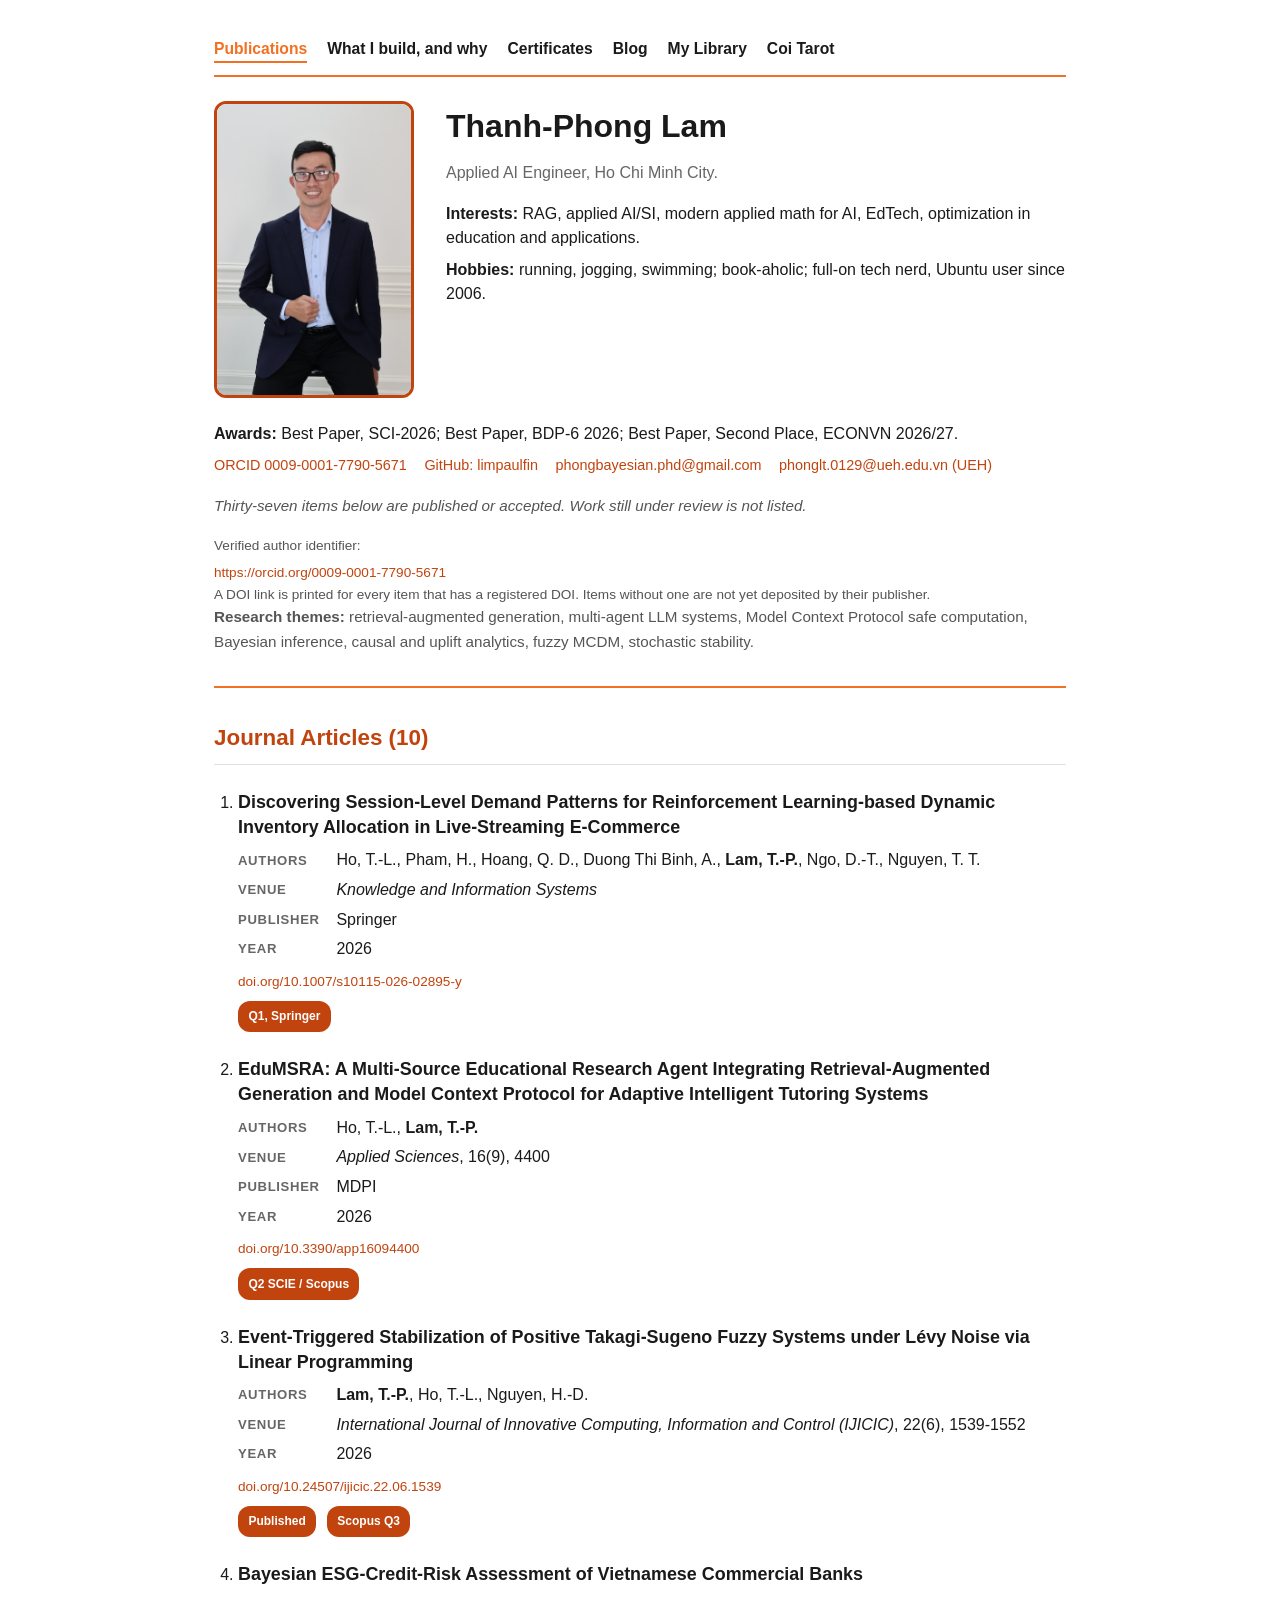
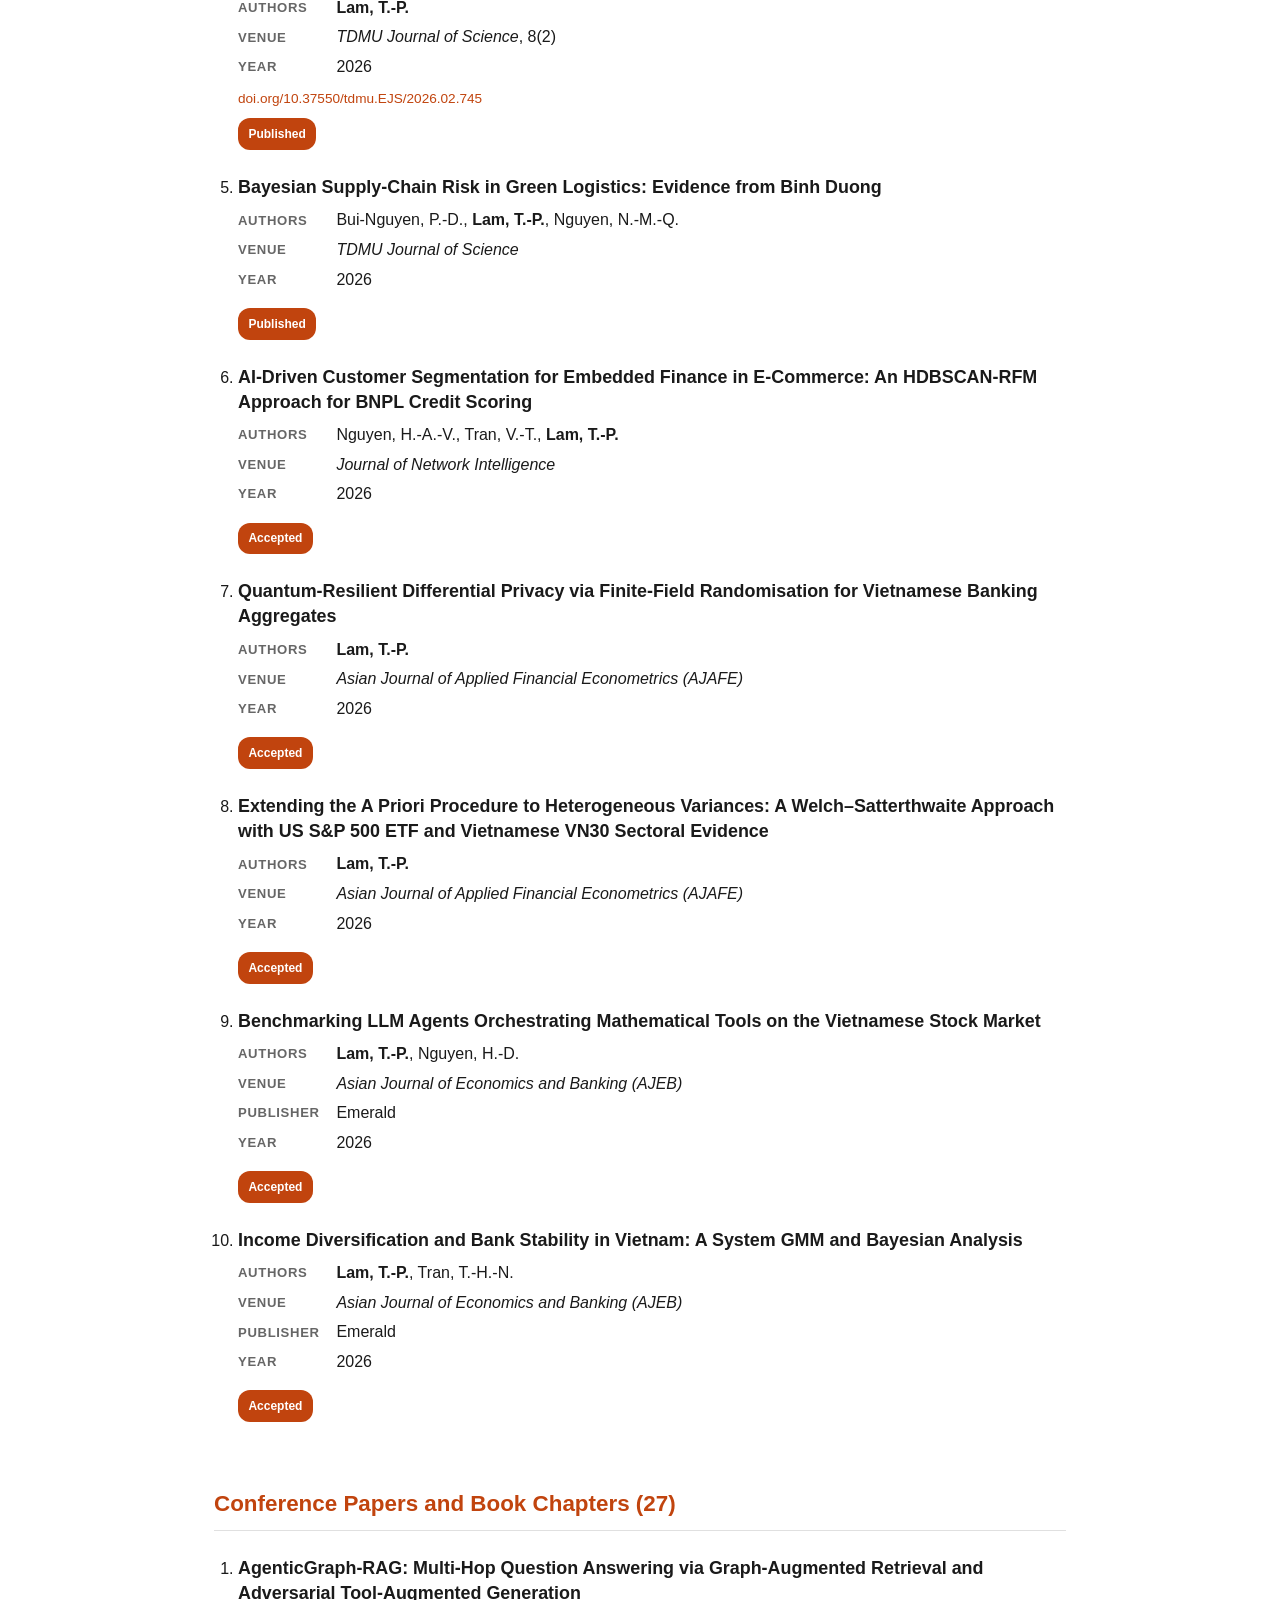
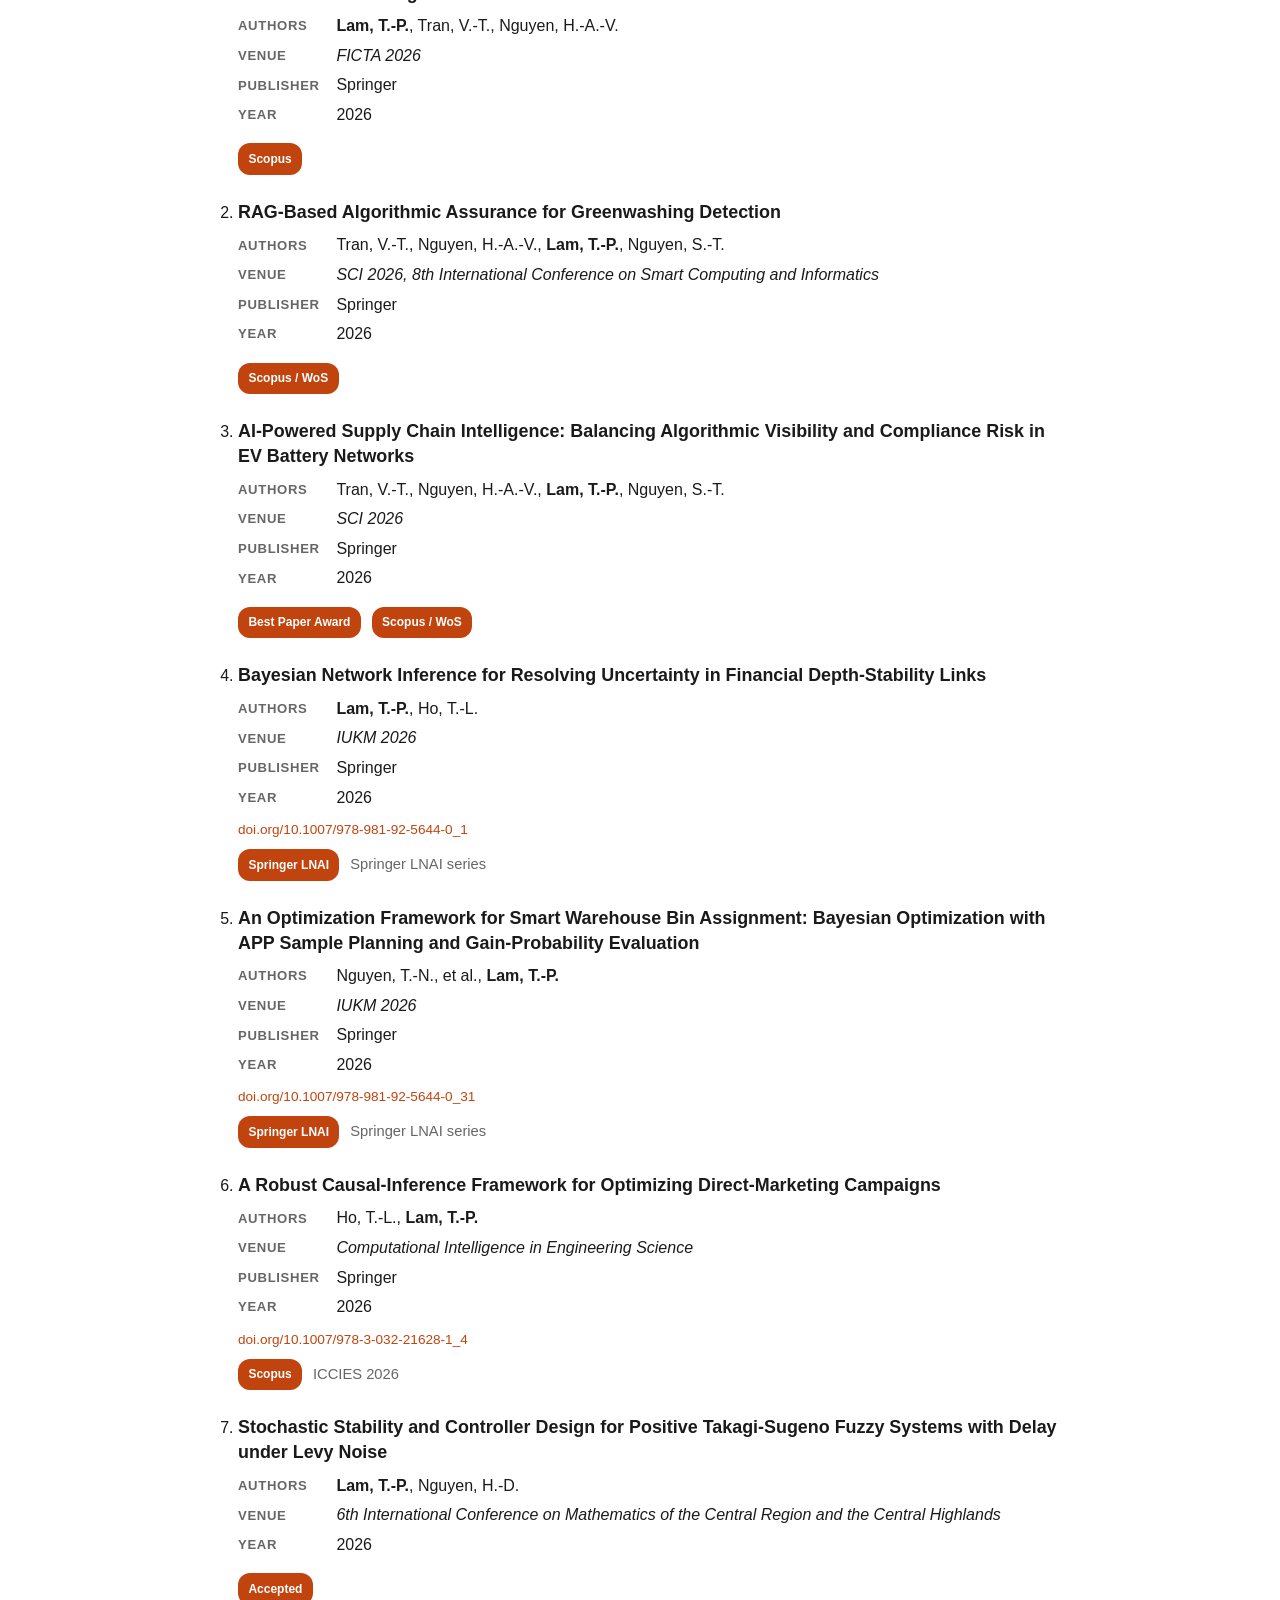
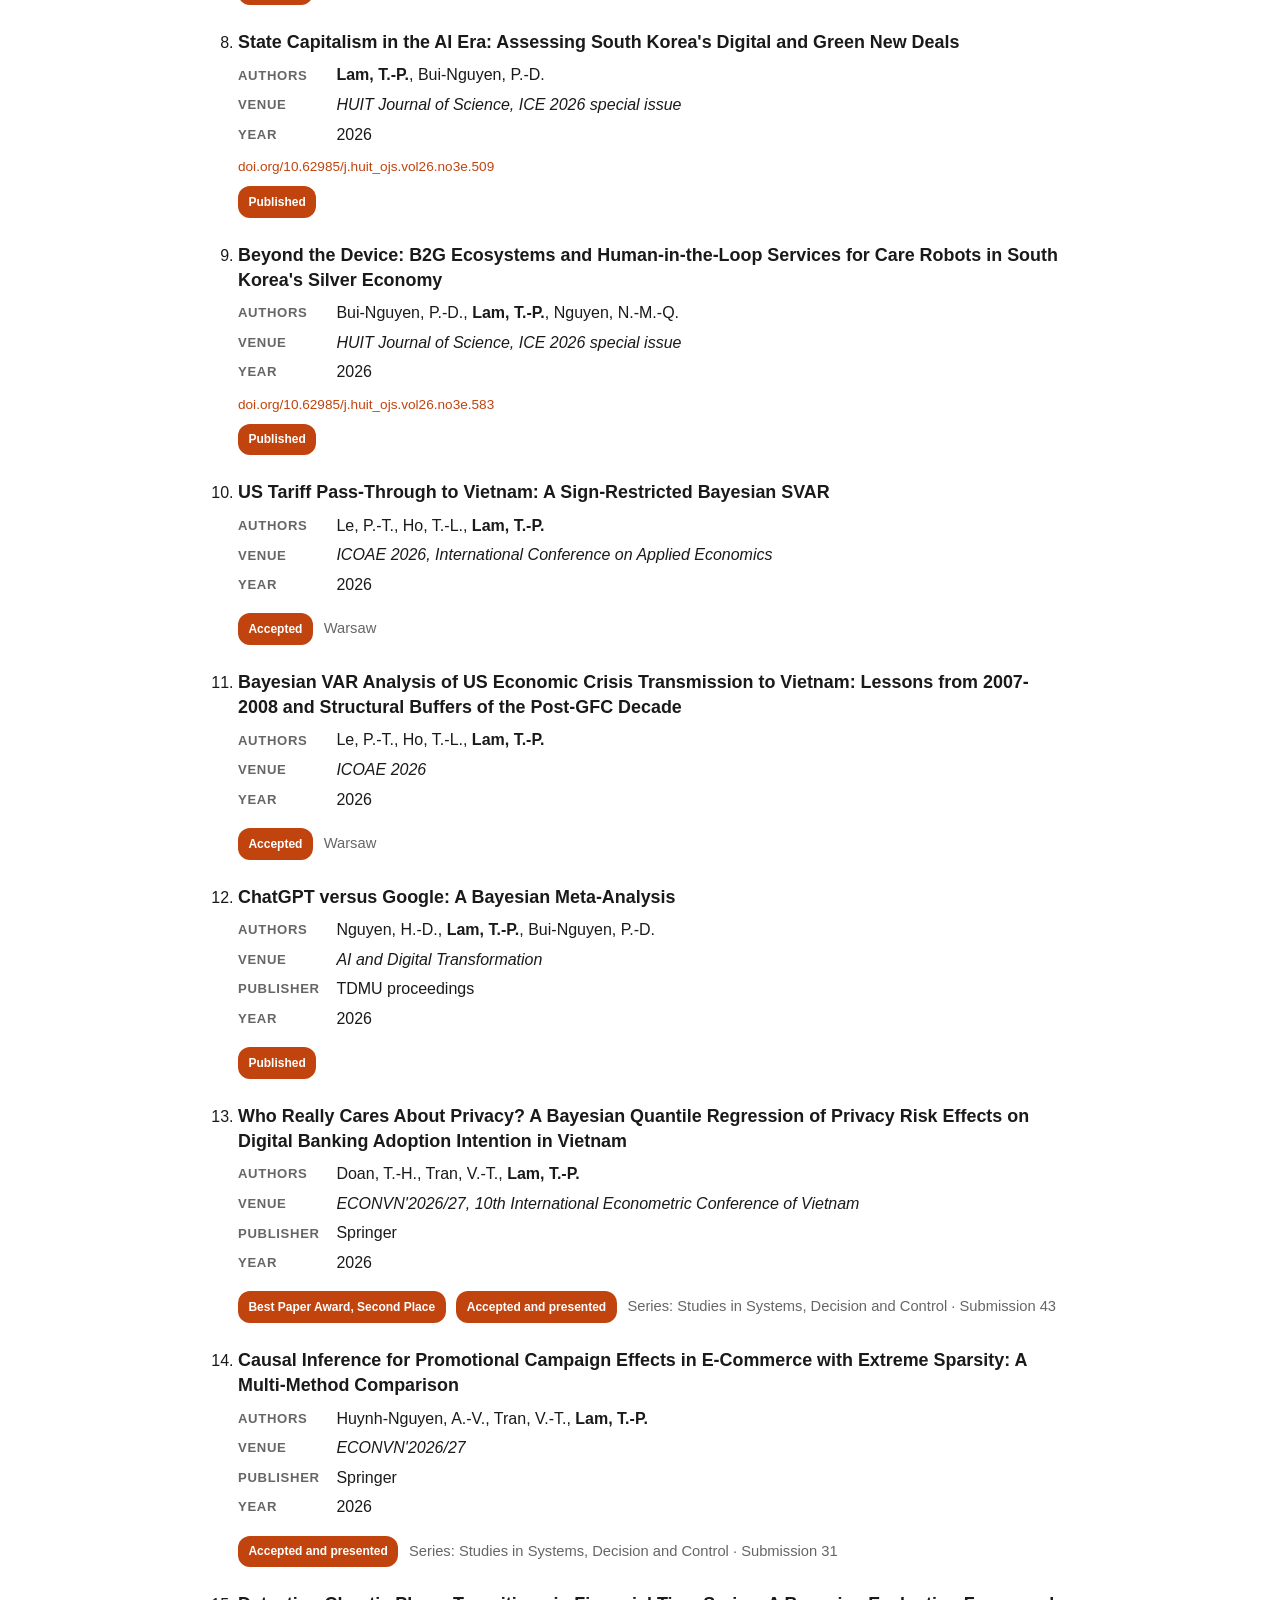
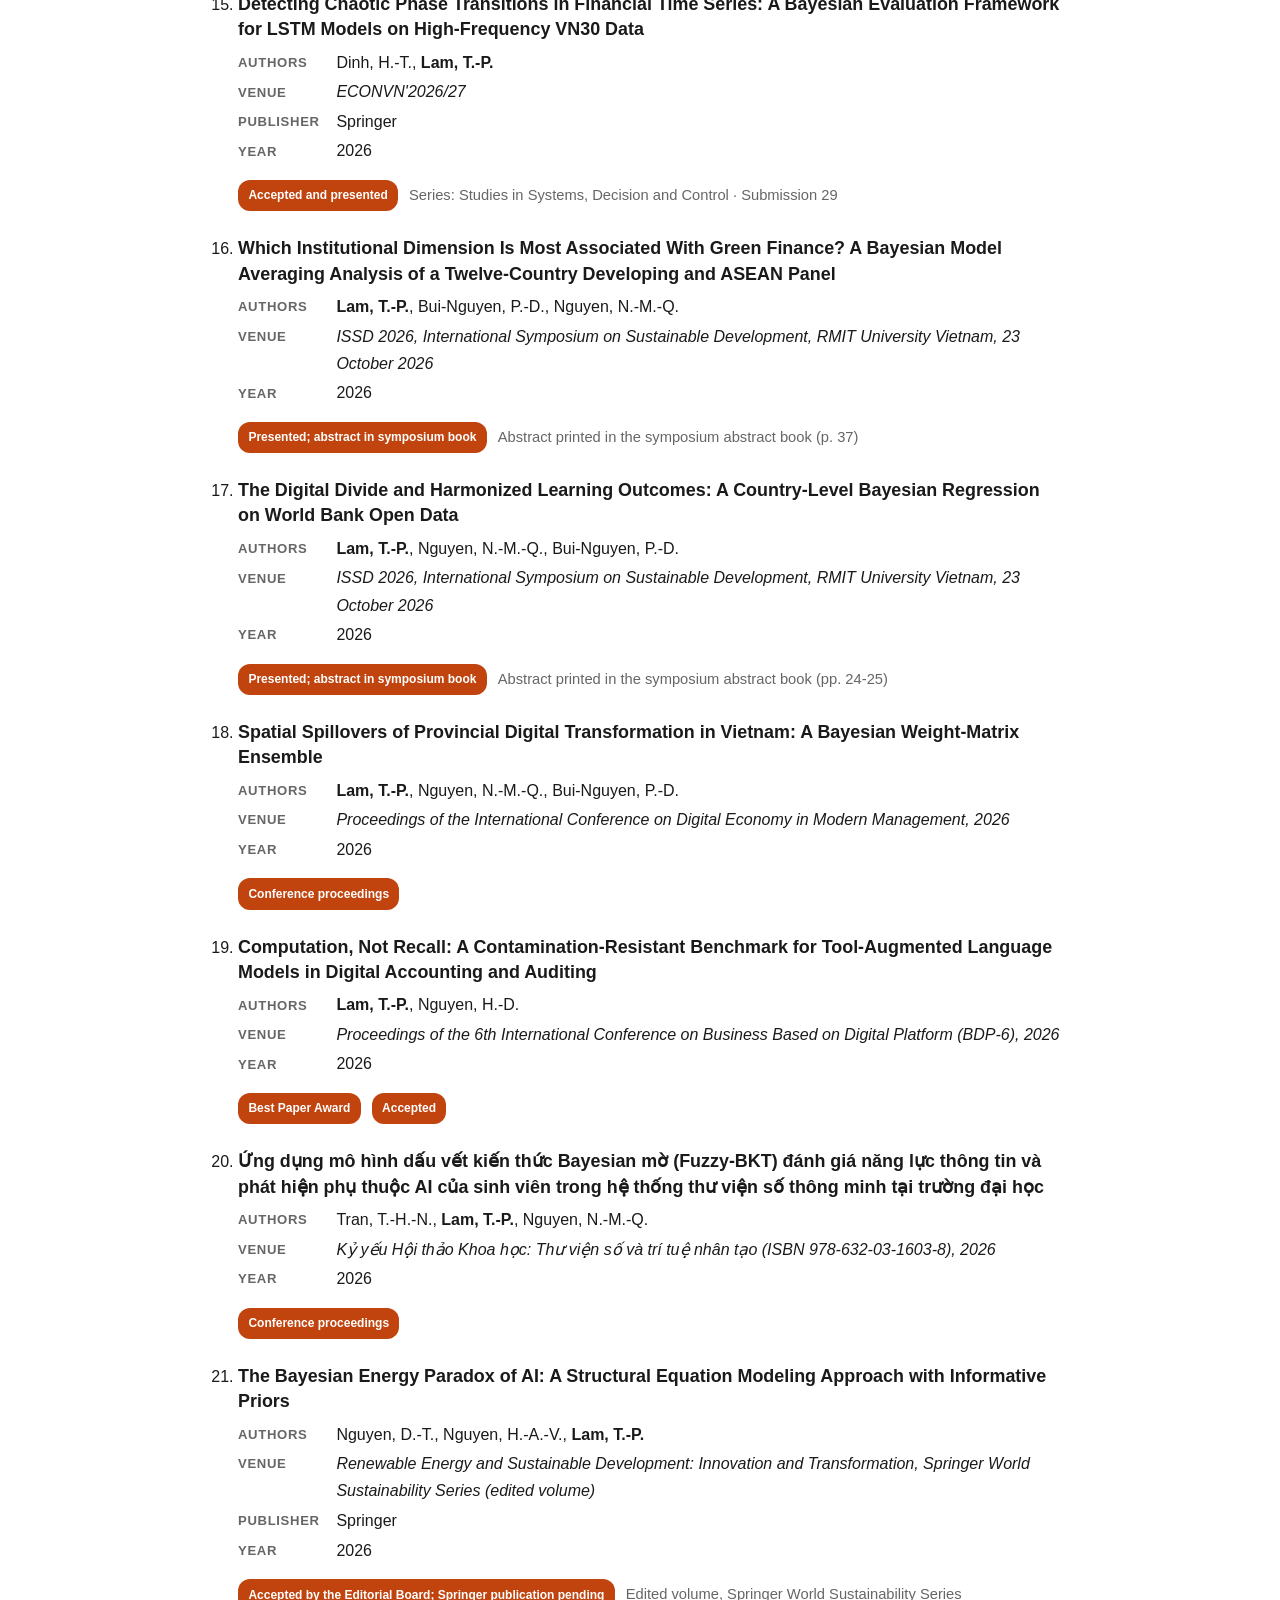
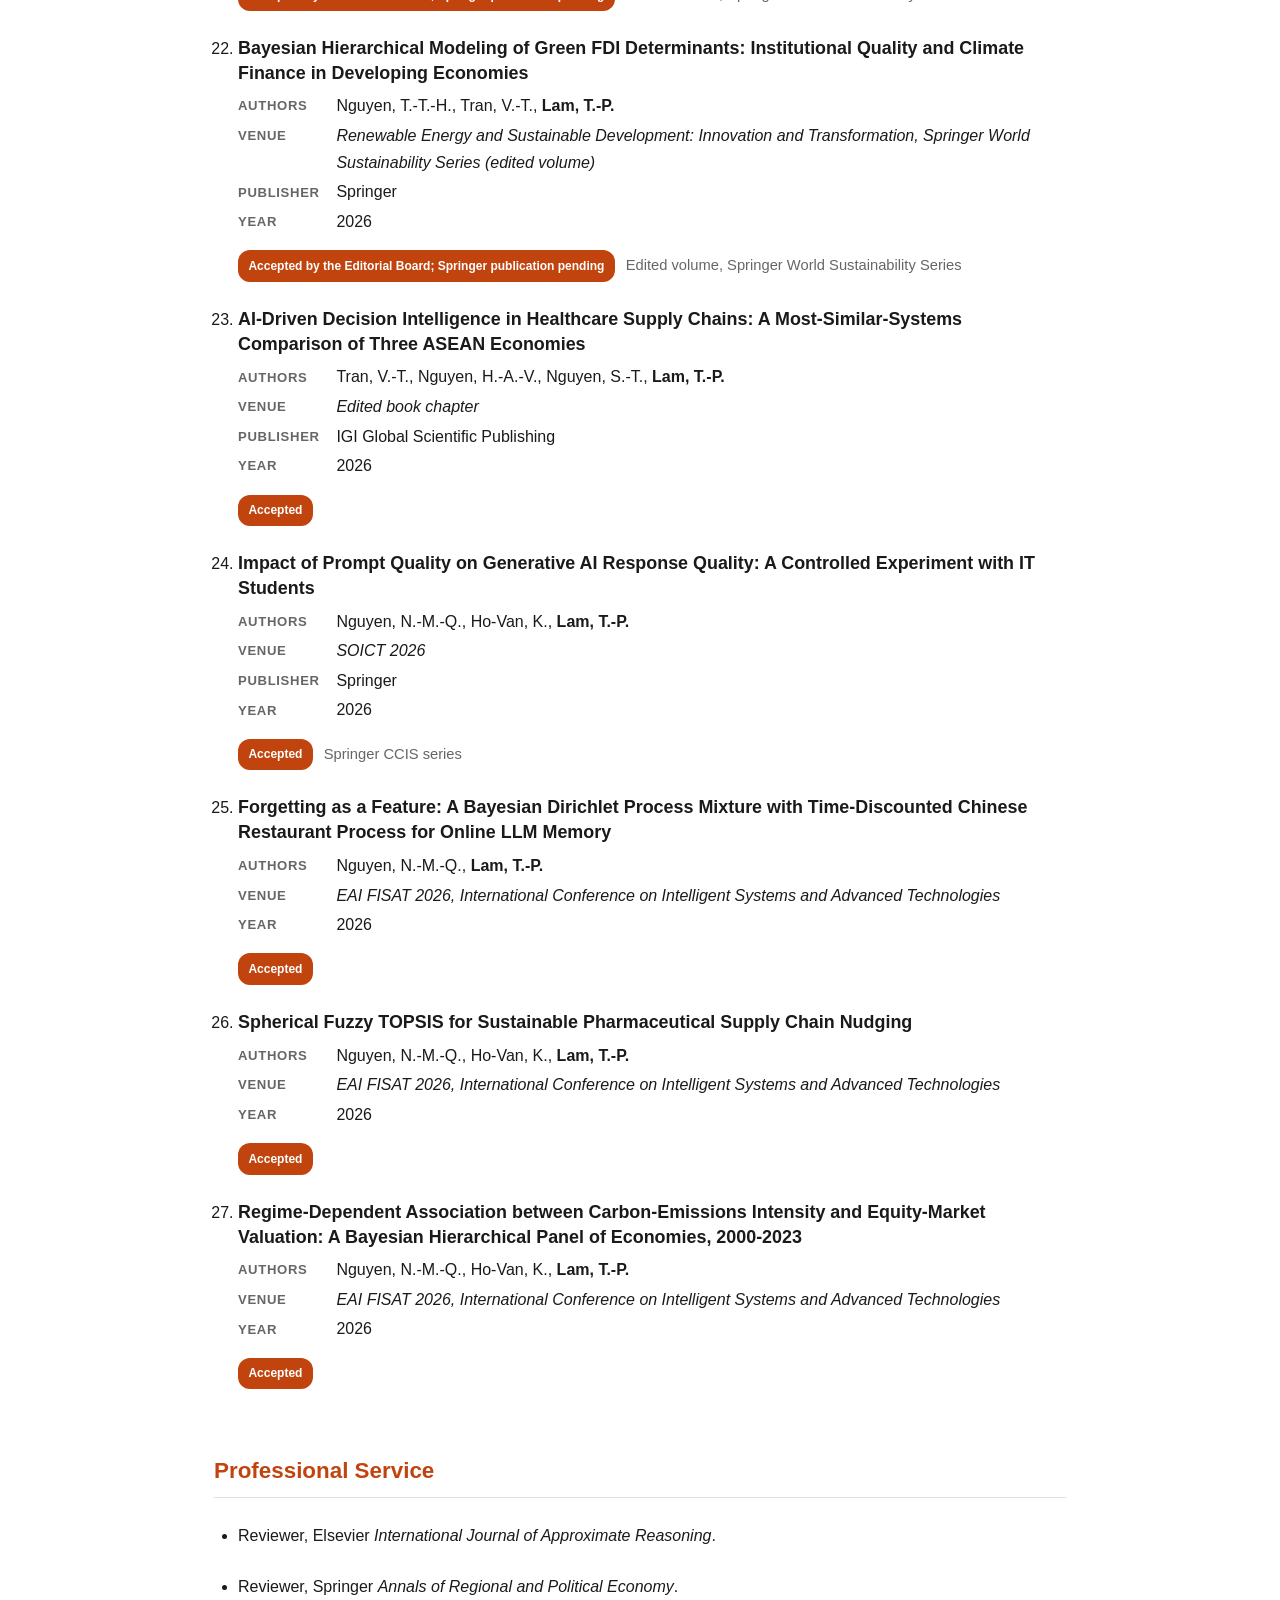
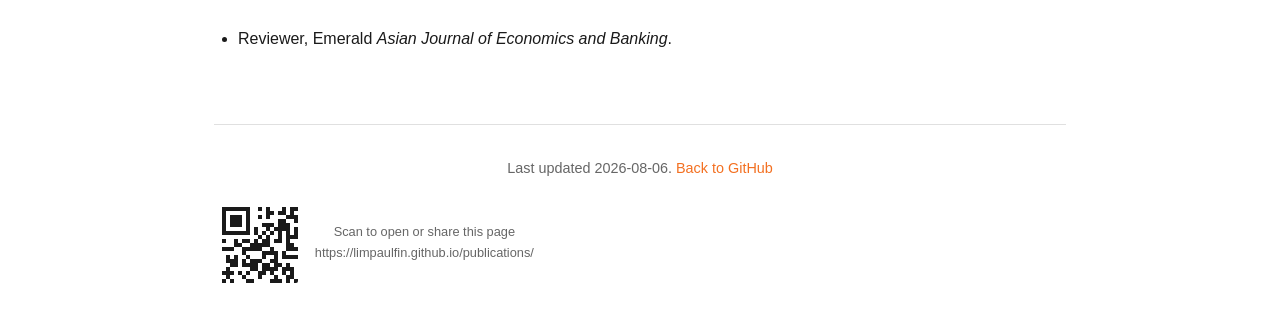
==== commit 56d1b6c2: "Add Coi Tarot tab + cloned Tarot app (from NexiumLab/hub-hangul-viet) with upgrades: full DOB, share" ====
--- a/index.html
+++ b/index.html
@@ -91,7 +91,7 @@
     .badge { margin-right: 0.4rem; }
   
     .site-nav { display: flex; flex-wrap: wrap; gap: 0.25rem 1.25rem; padding: 0.75rem 0; margin-bottom: 1.5rem; border-bottom: 2px solid #F37021; }
-    .site-nav a { color: #1a1a1a; text-decoration: none; font-weight: 600; font-size: 0.98rem; }
+    .site-nav a { color: inherit; text-decoration: none; font-weight: 600; font-size: 0.98rem; }
     .site-nav a:hover { color: #F37021; }
     .site-nav a.active { color: #F37021; border-bottom: 2px solid #F37021; }
 
@@ -116,6 +116,7 @@
     <a href="certificates.html">Certificates</a>
     <a href="blog.html">Blog</a>
     <a href="library.html">My Library</a>
+    <a href="tarot/">Coi Tarot</a>
   </nav>
   <header>
     <div class="hero">
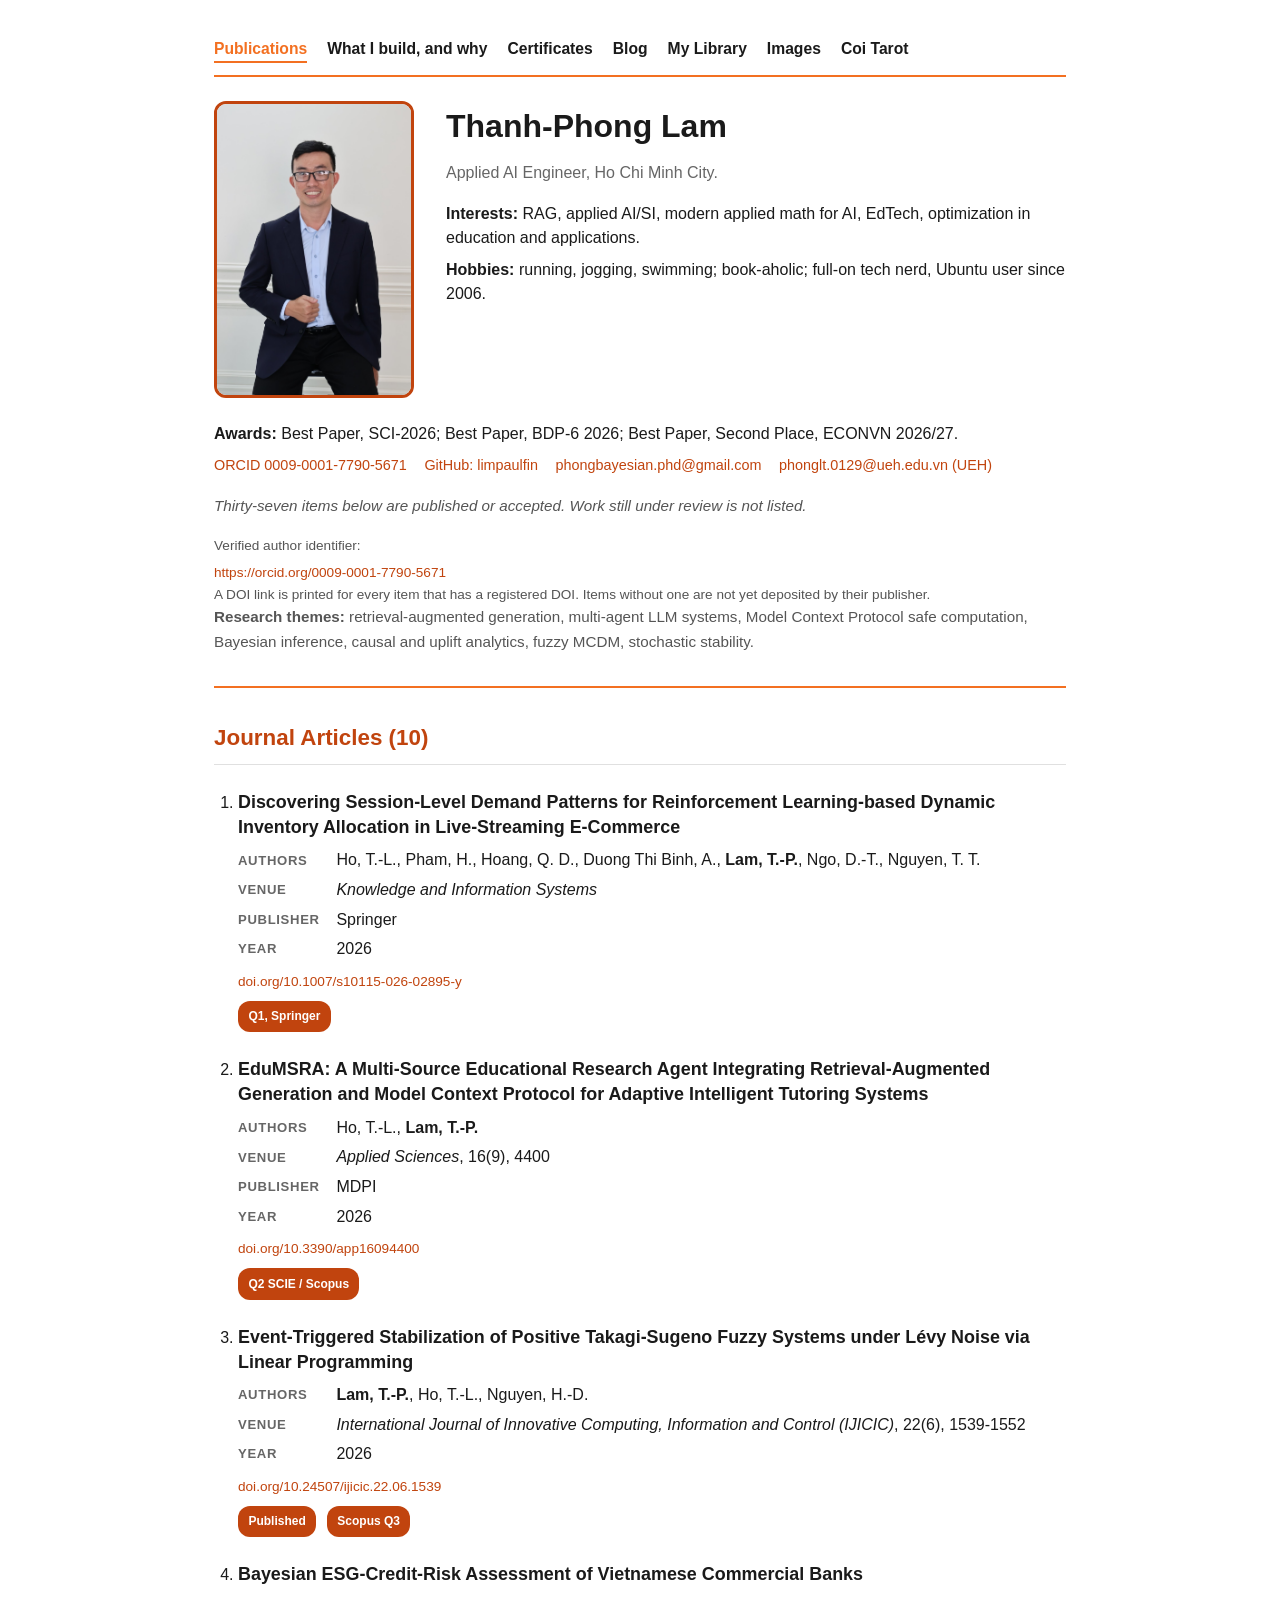
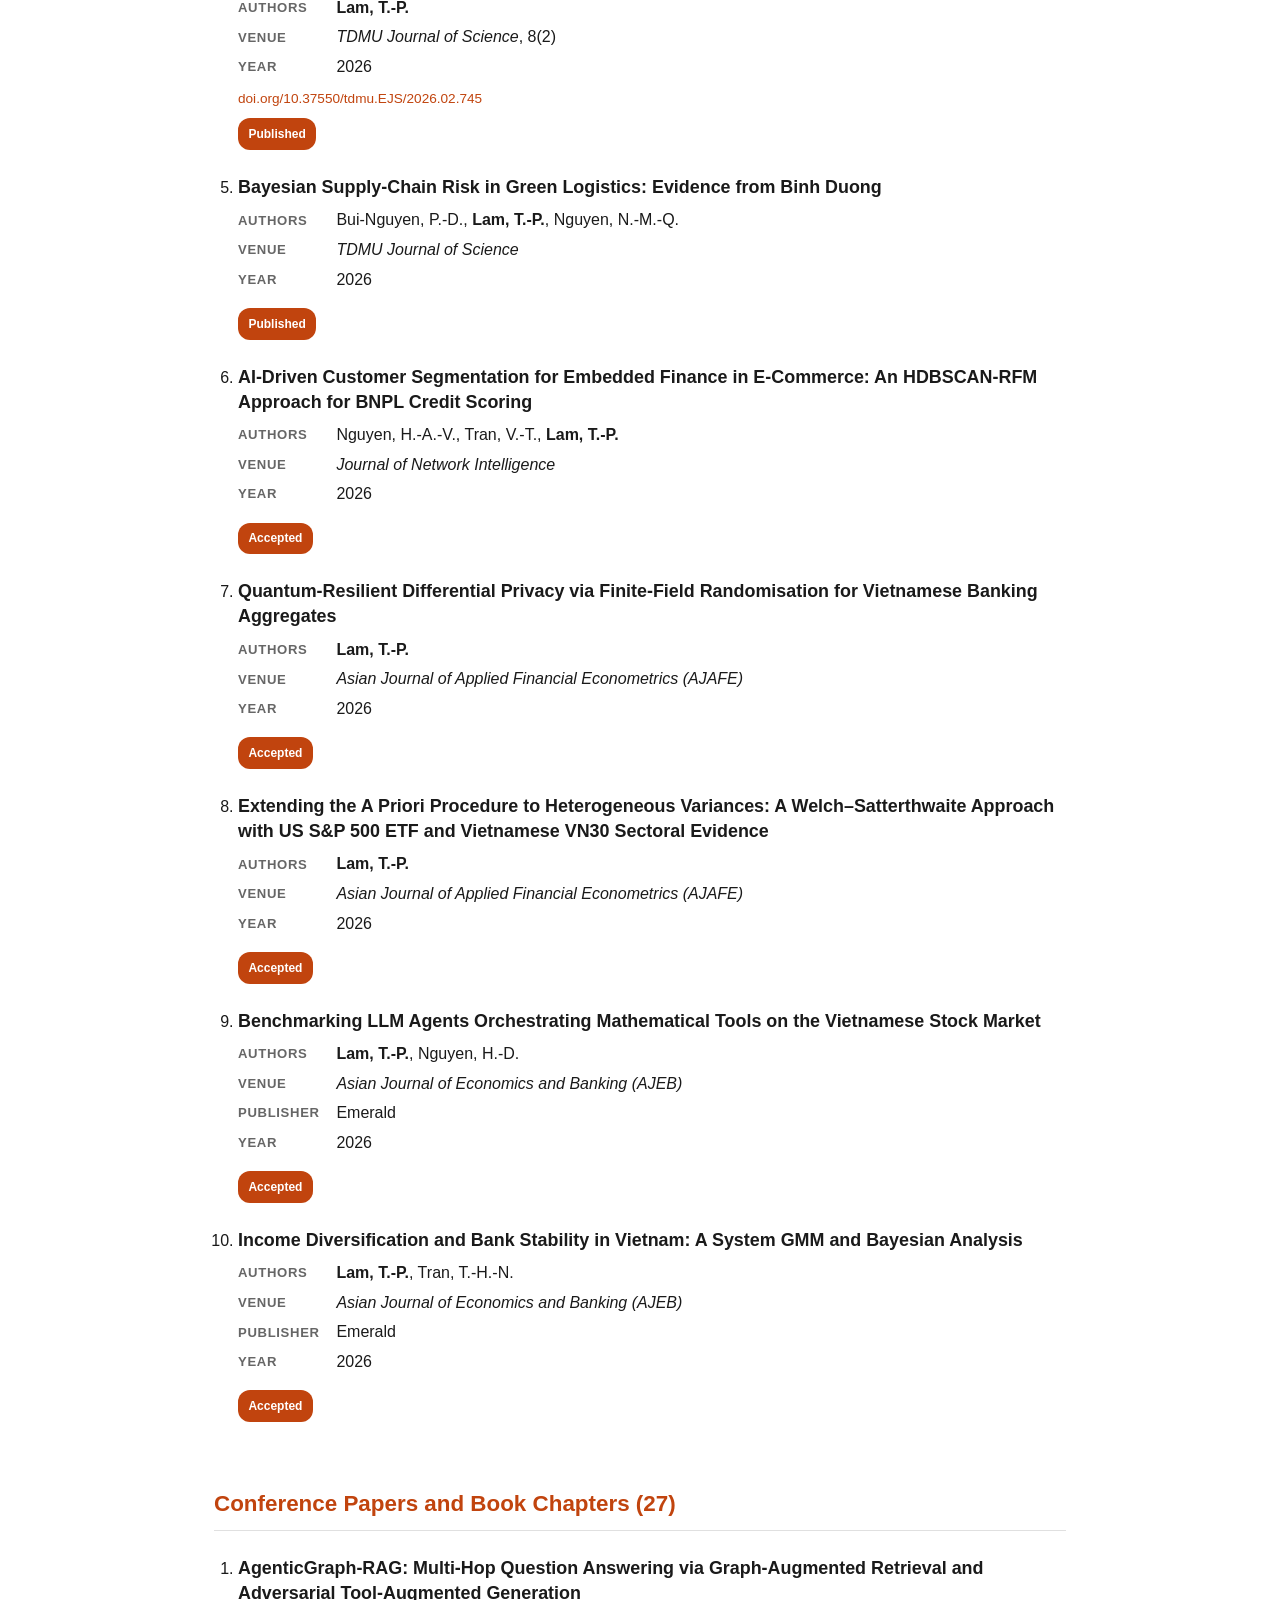
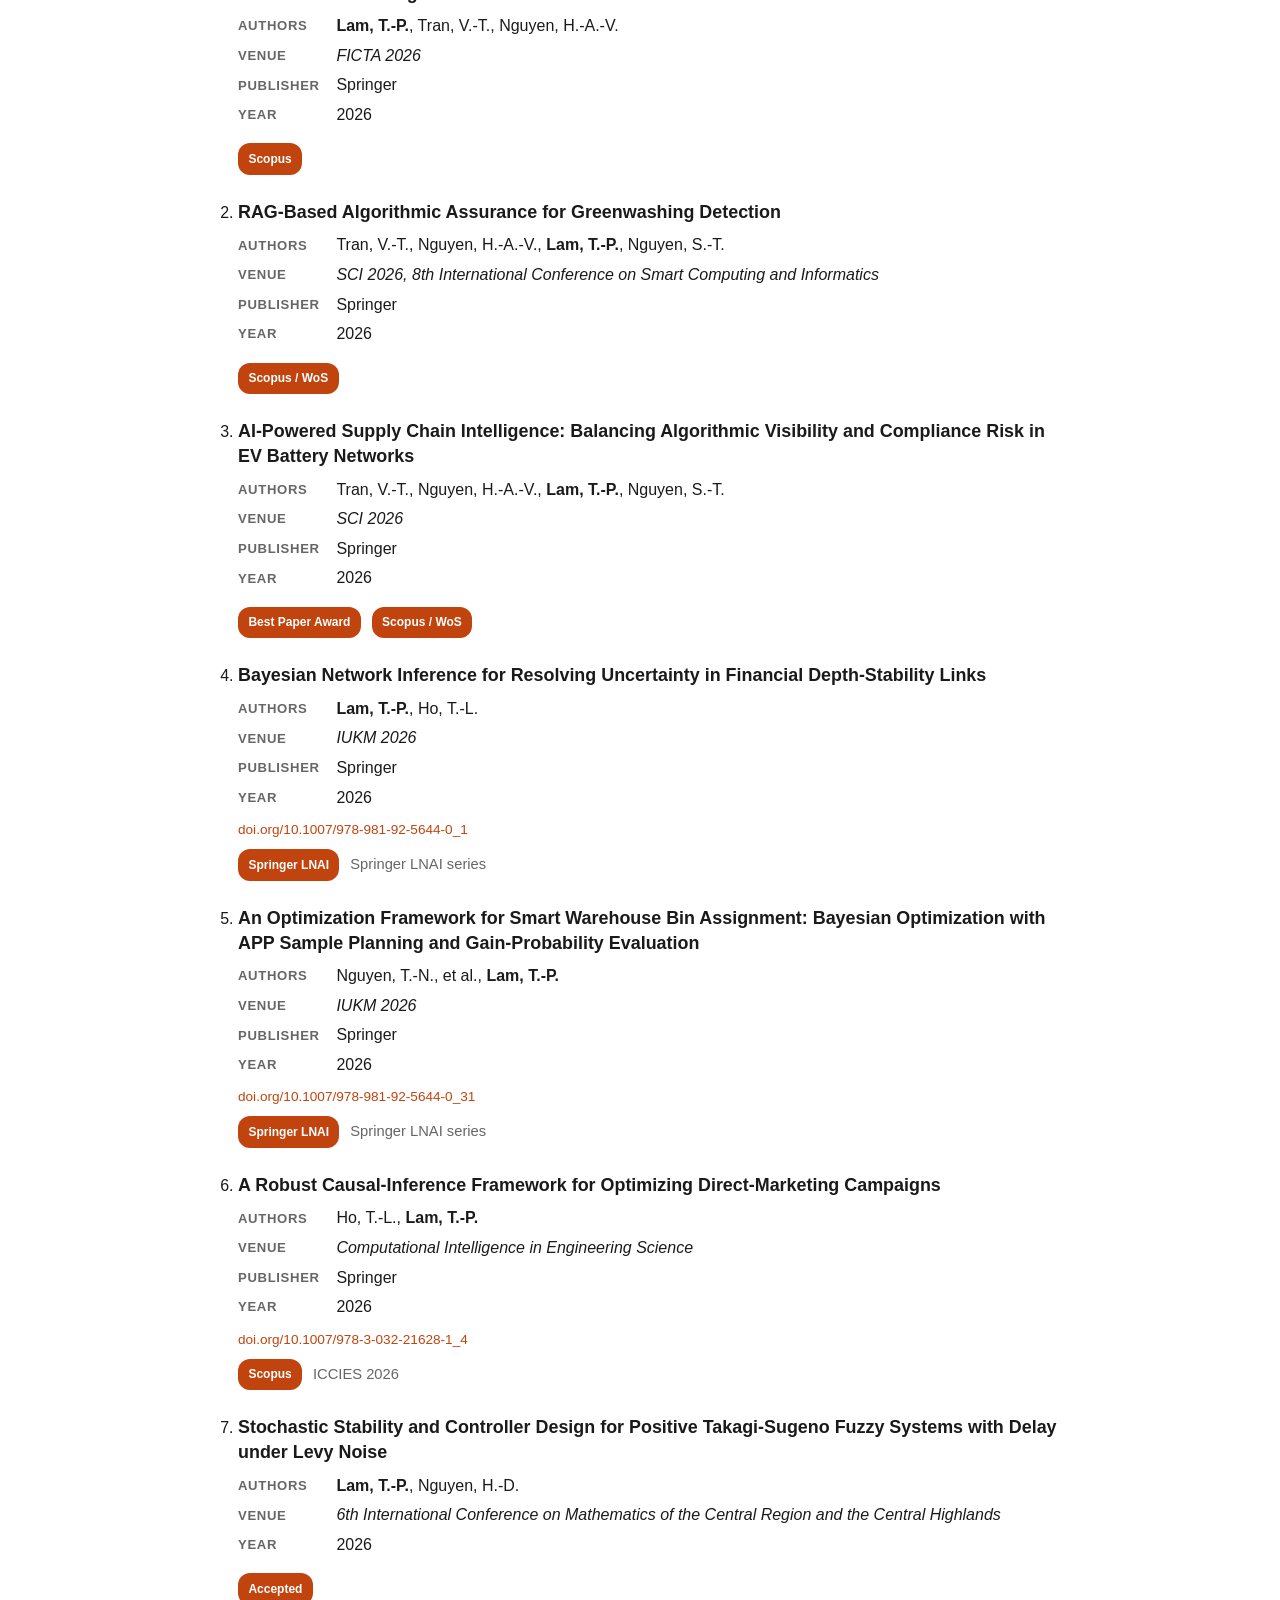
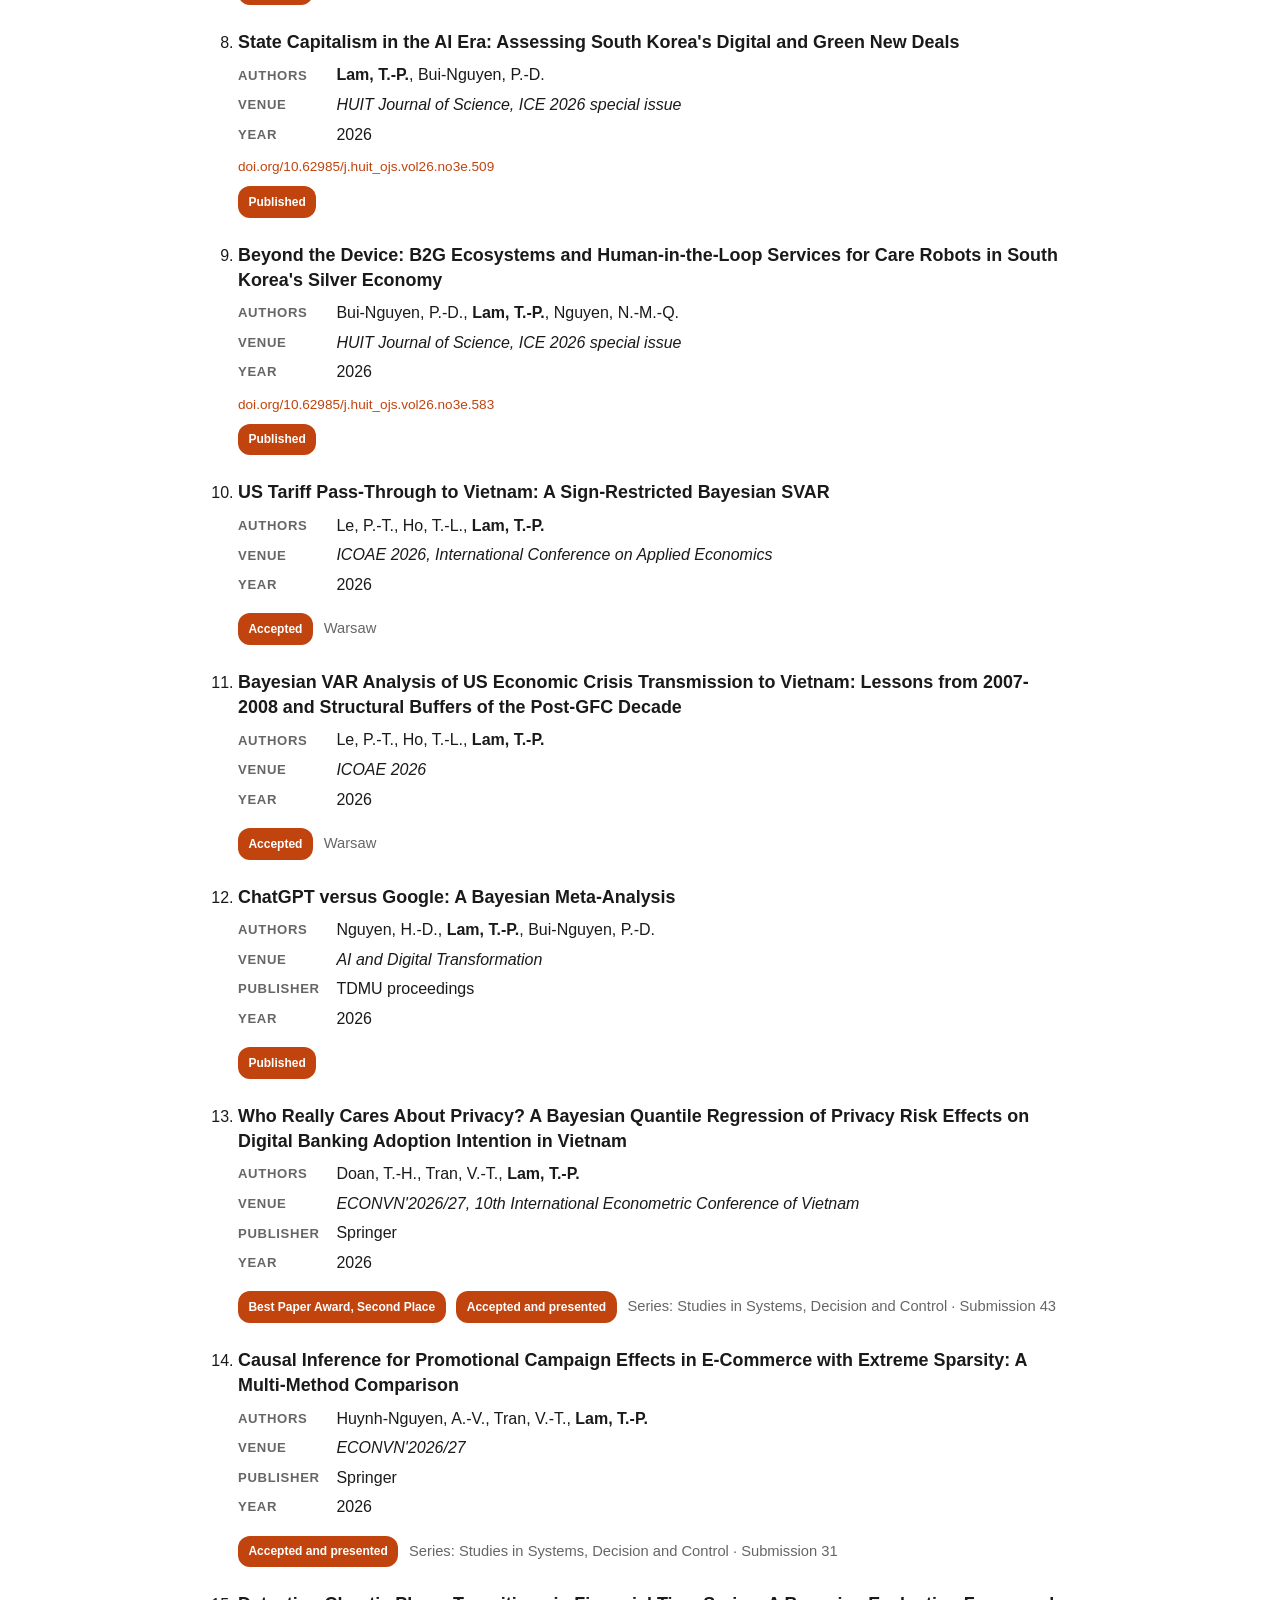
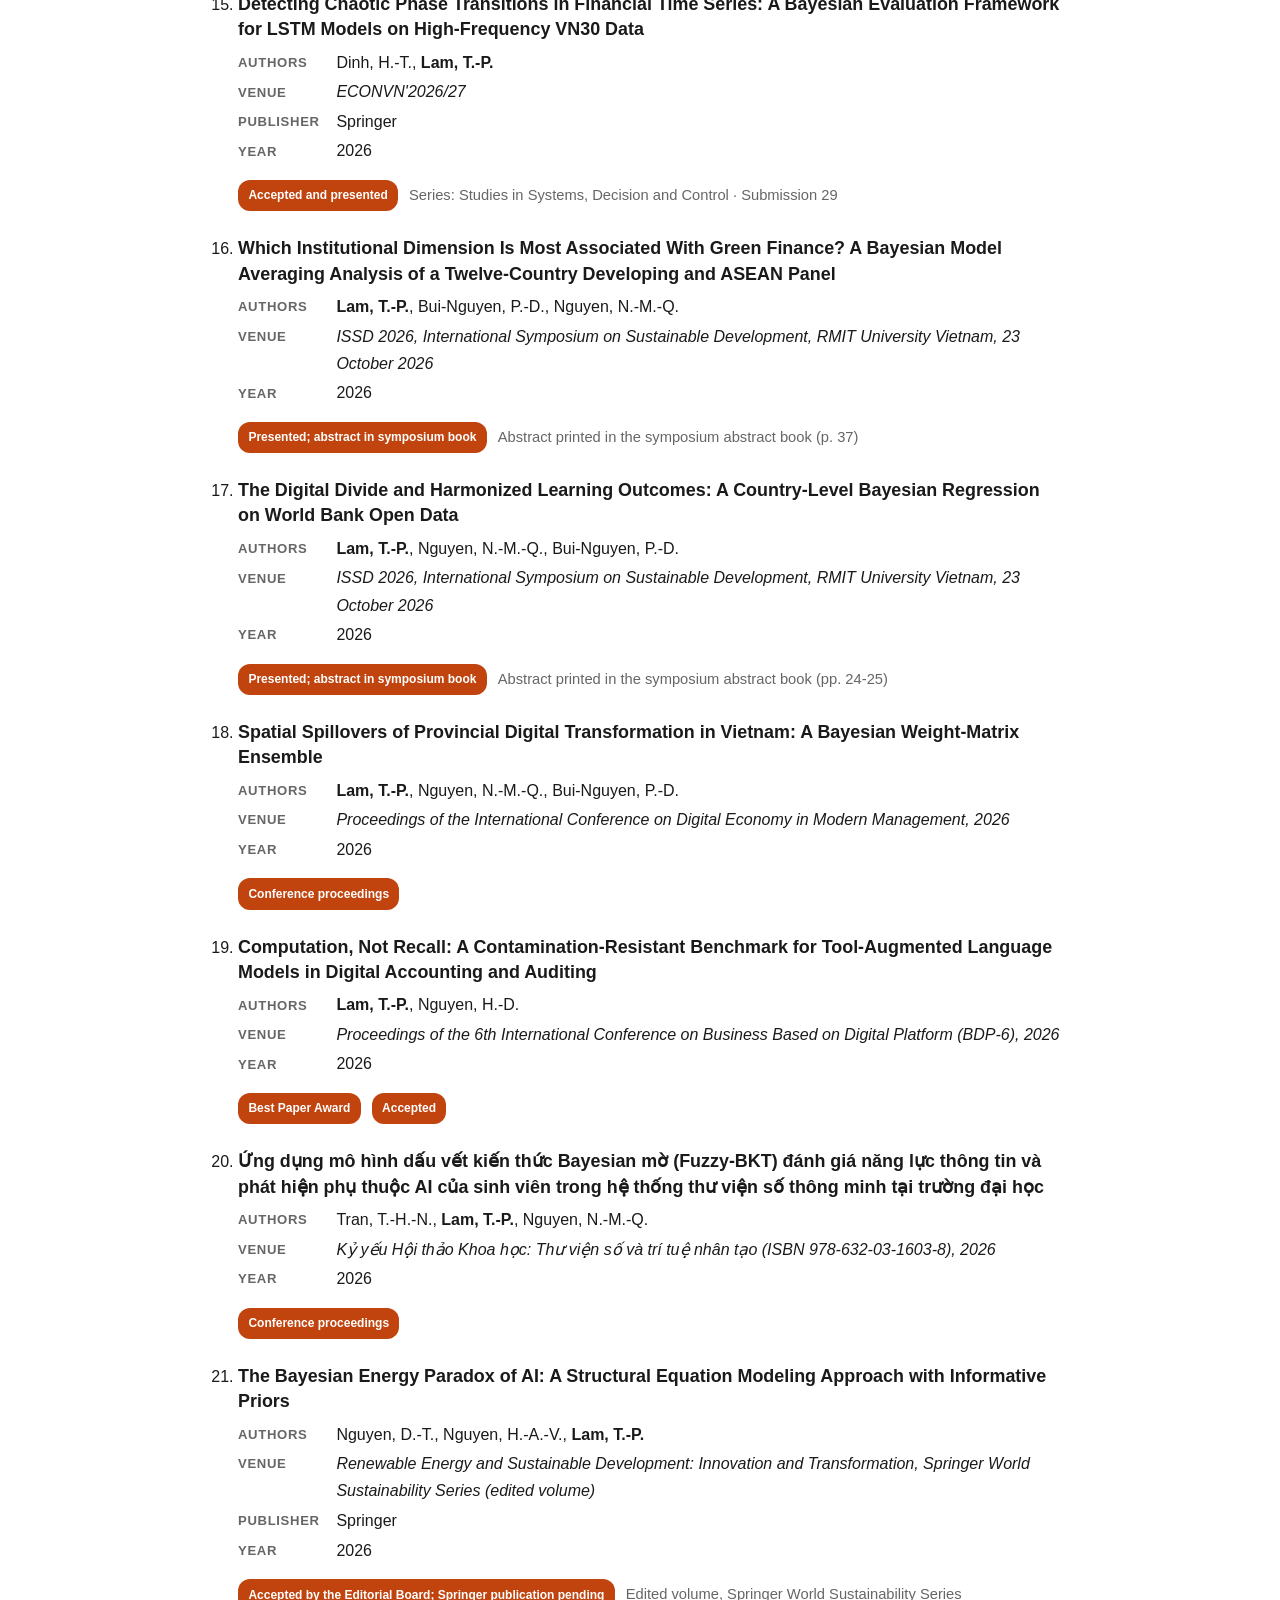
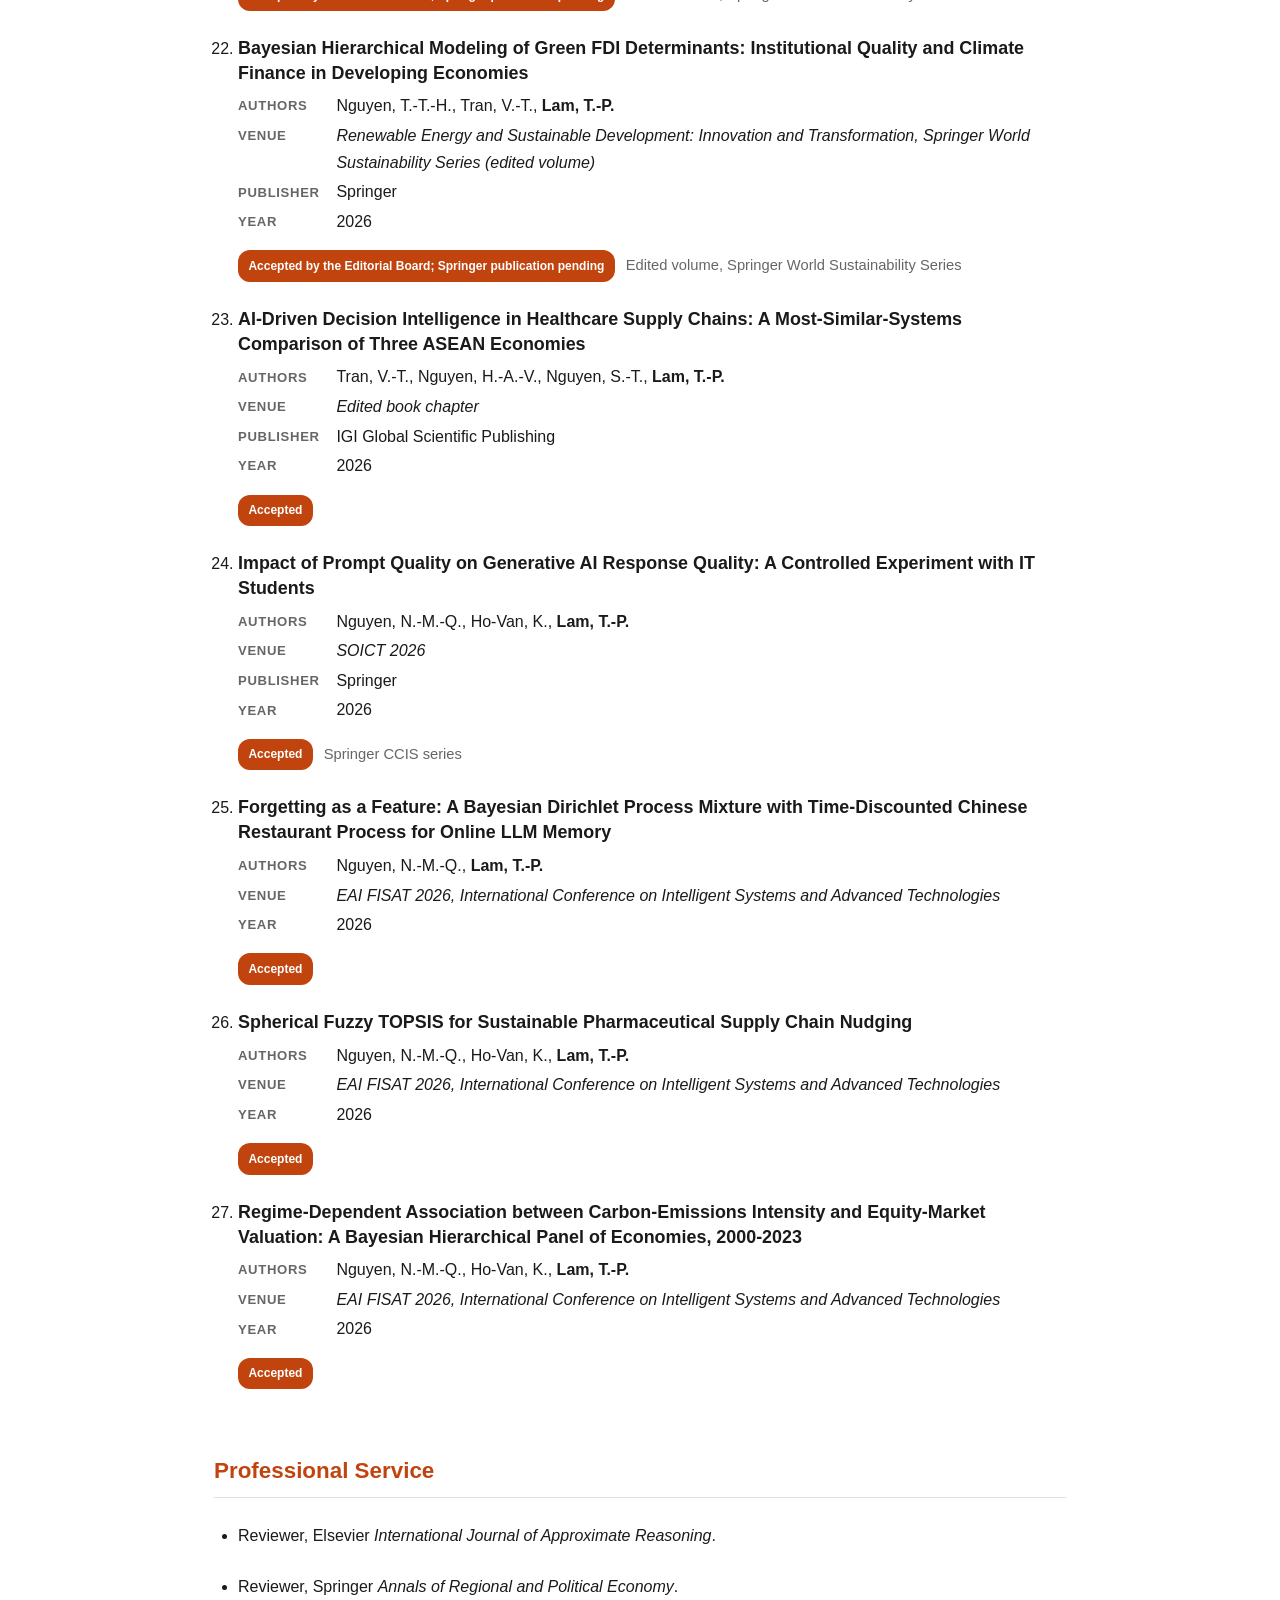
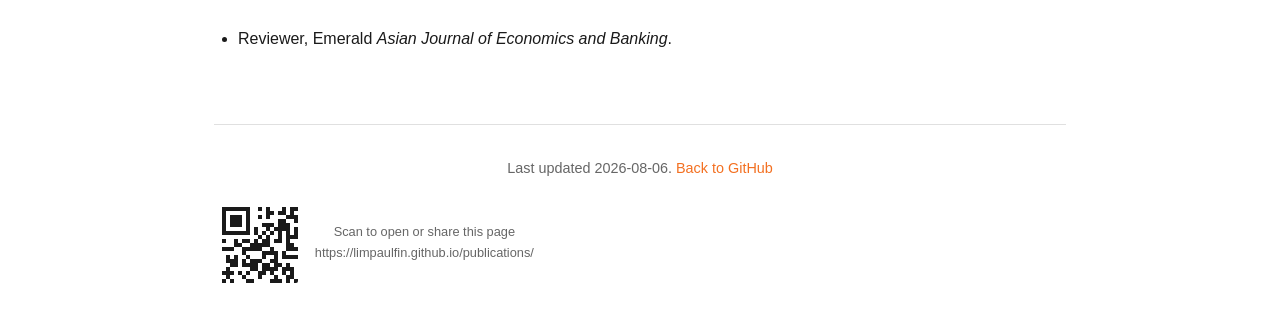
==== commit df56007f: "feat: thêm mục menu Images và trang images.html (3 ảnh màu vintage, chú thích cơ bản) Ảnh đã xóa EXI" ====
--- a/index.html
+++ b/index.html
@@ -116,6 +116,7 @@
     <a href="certificates.html">Certificates</a>
     <a href="blog.html">Blog</a>
     <a href="library.html">My Library</a>
+    <a href="images.html">Images</a>
     <a href="tarot/">Coi Tarot</a>
   </nav>
   <header>
